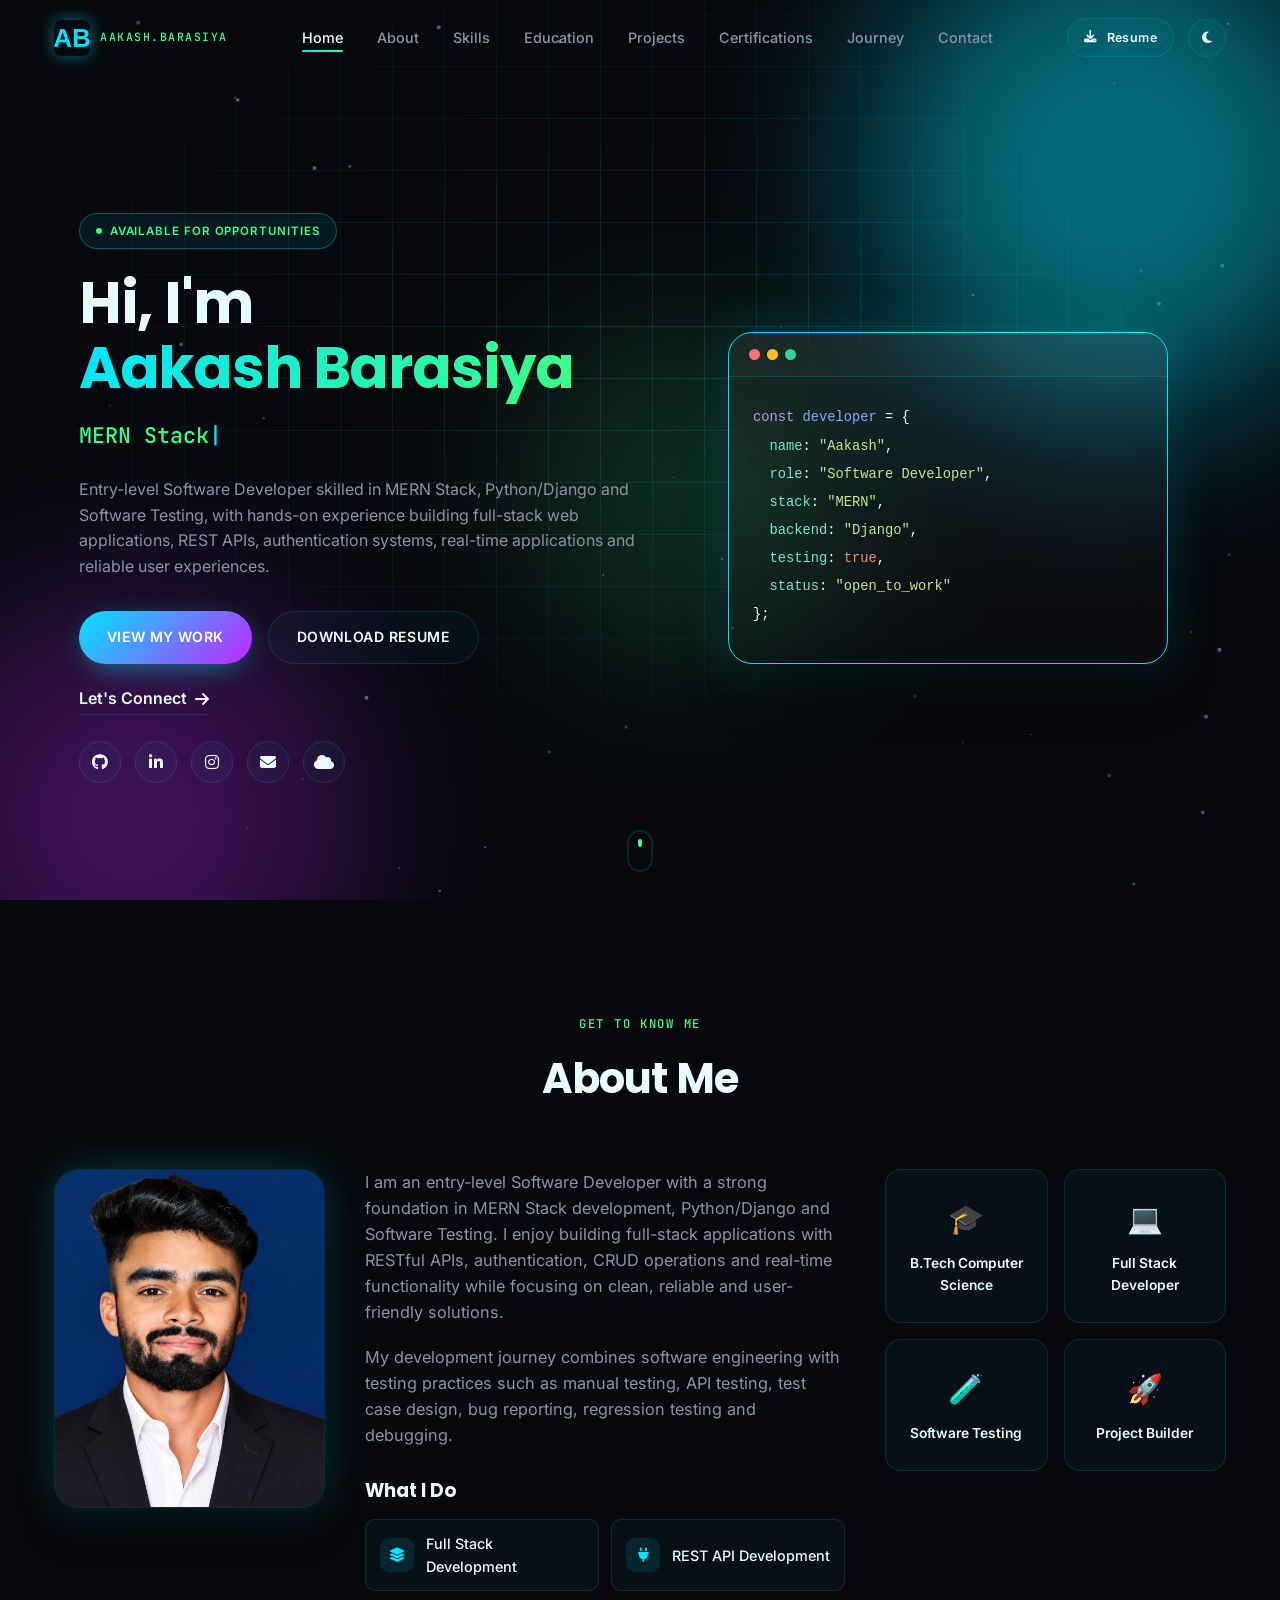
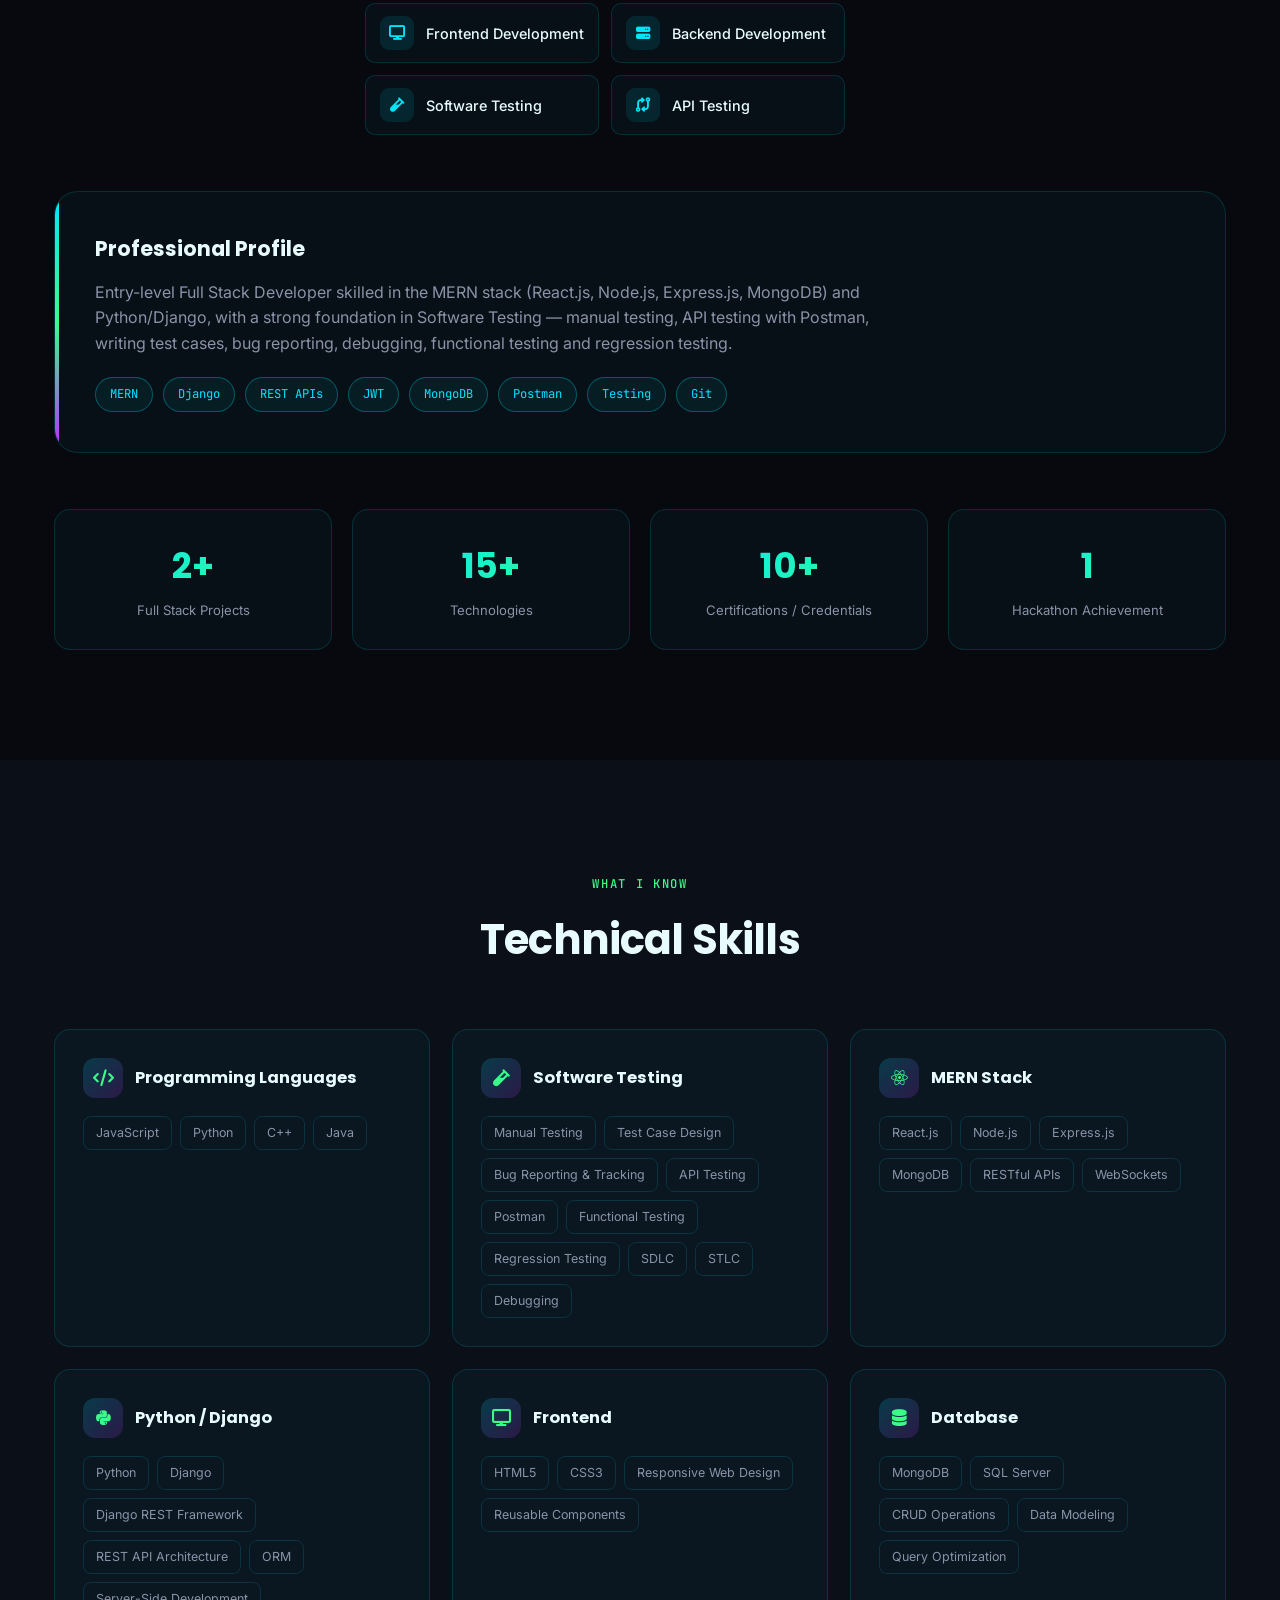
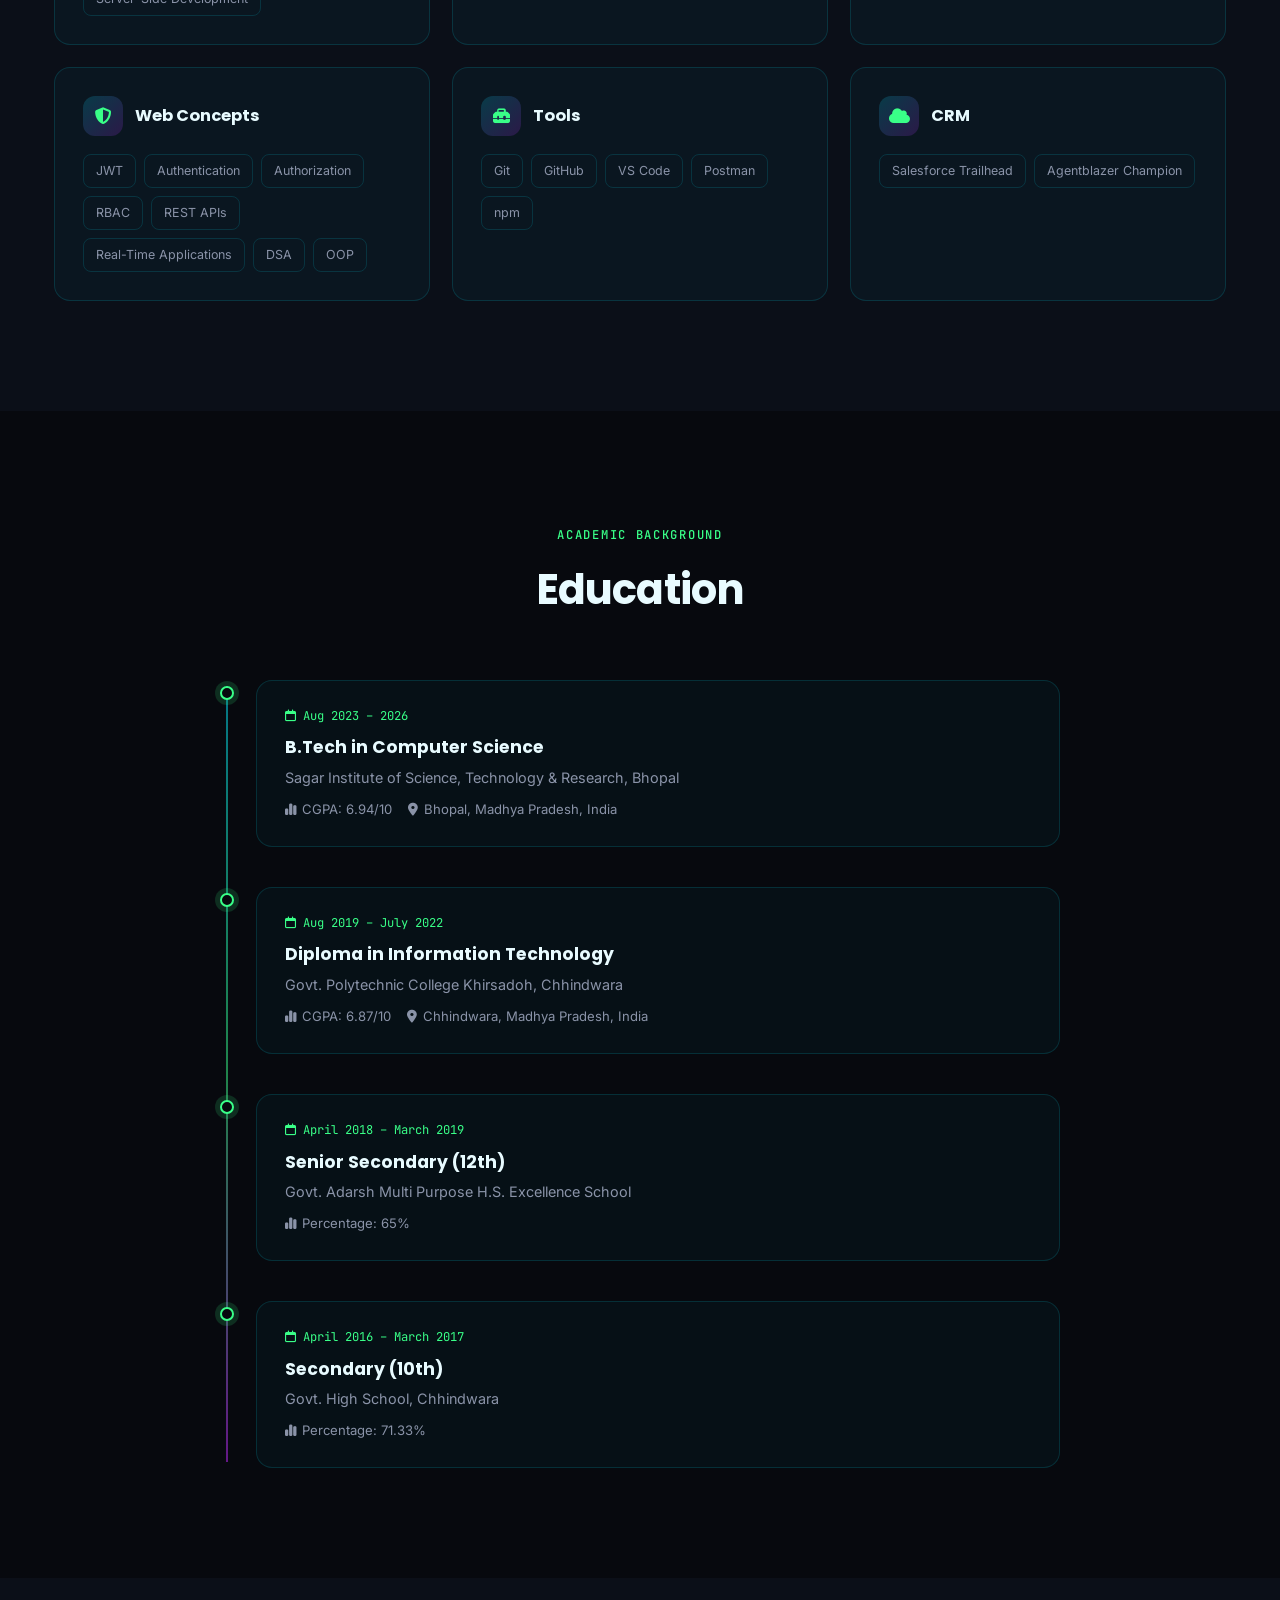
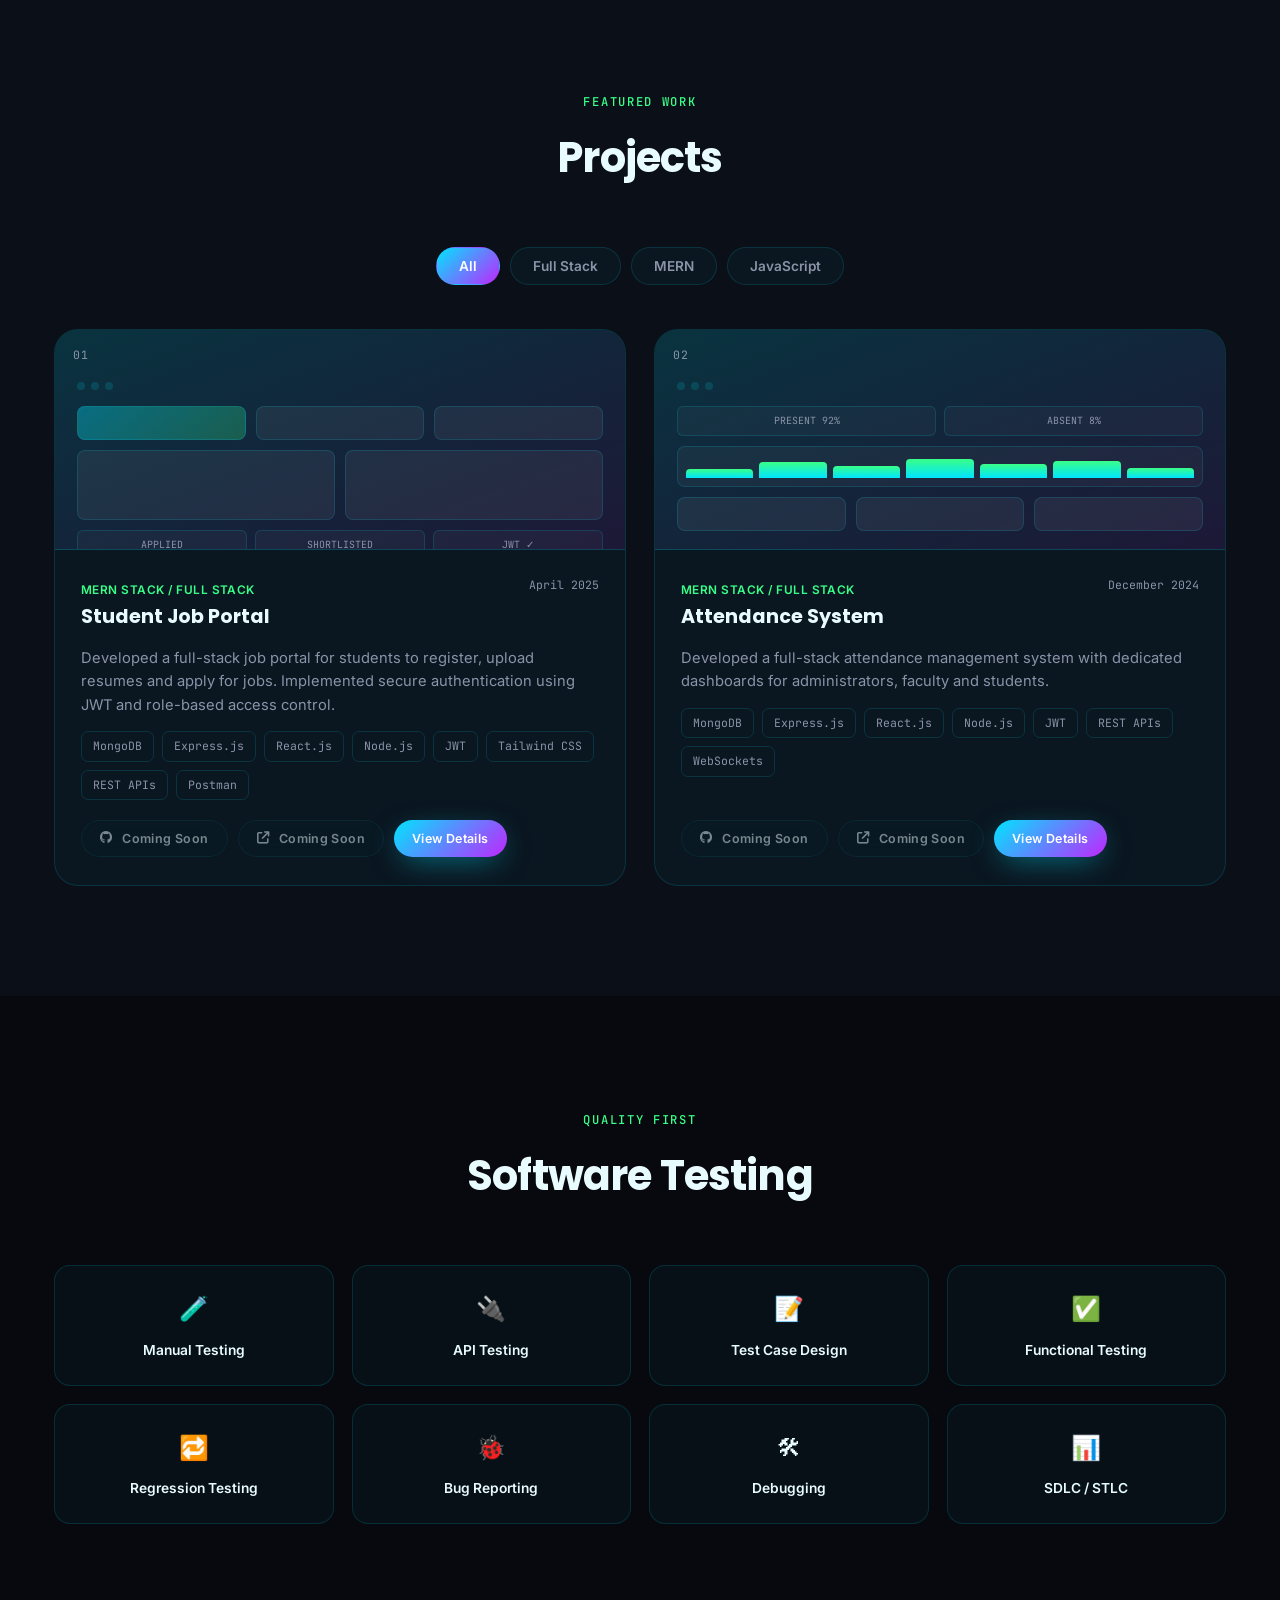
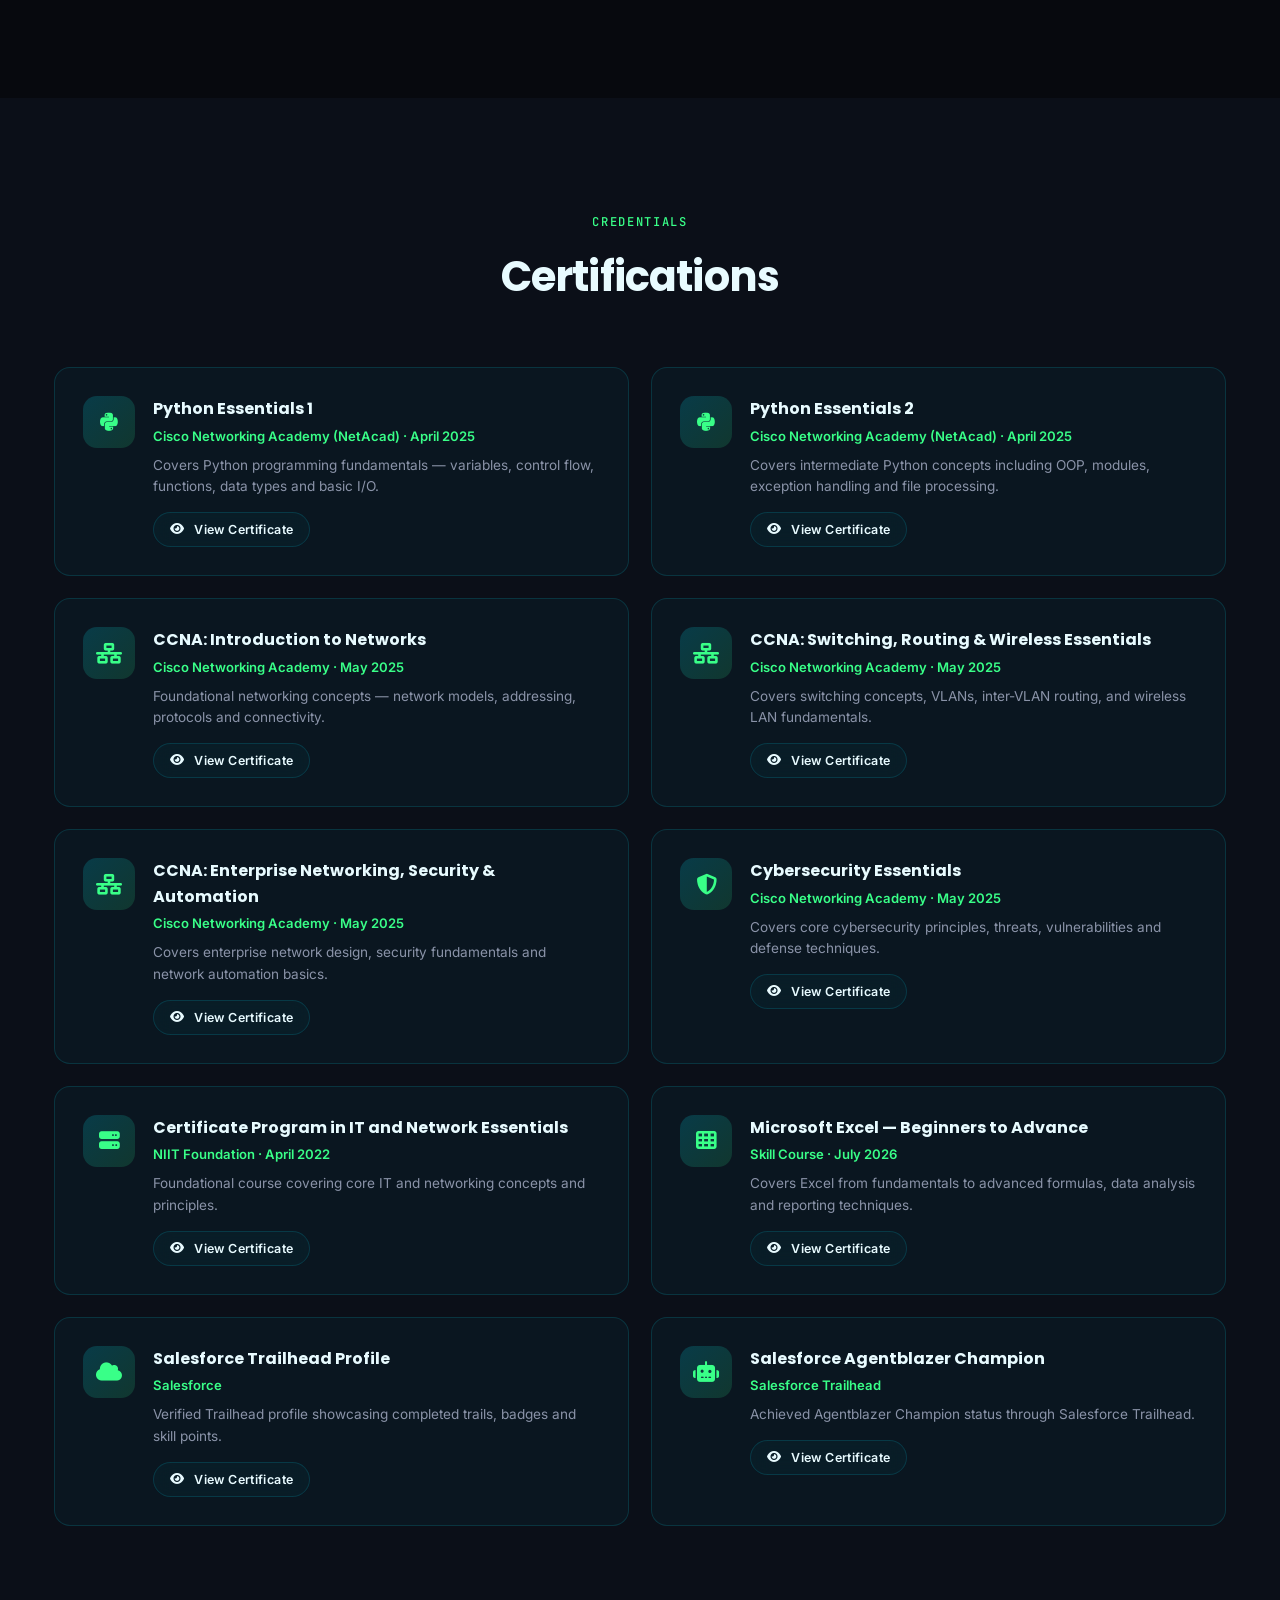
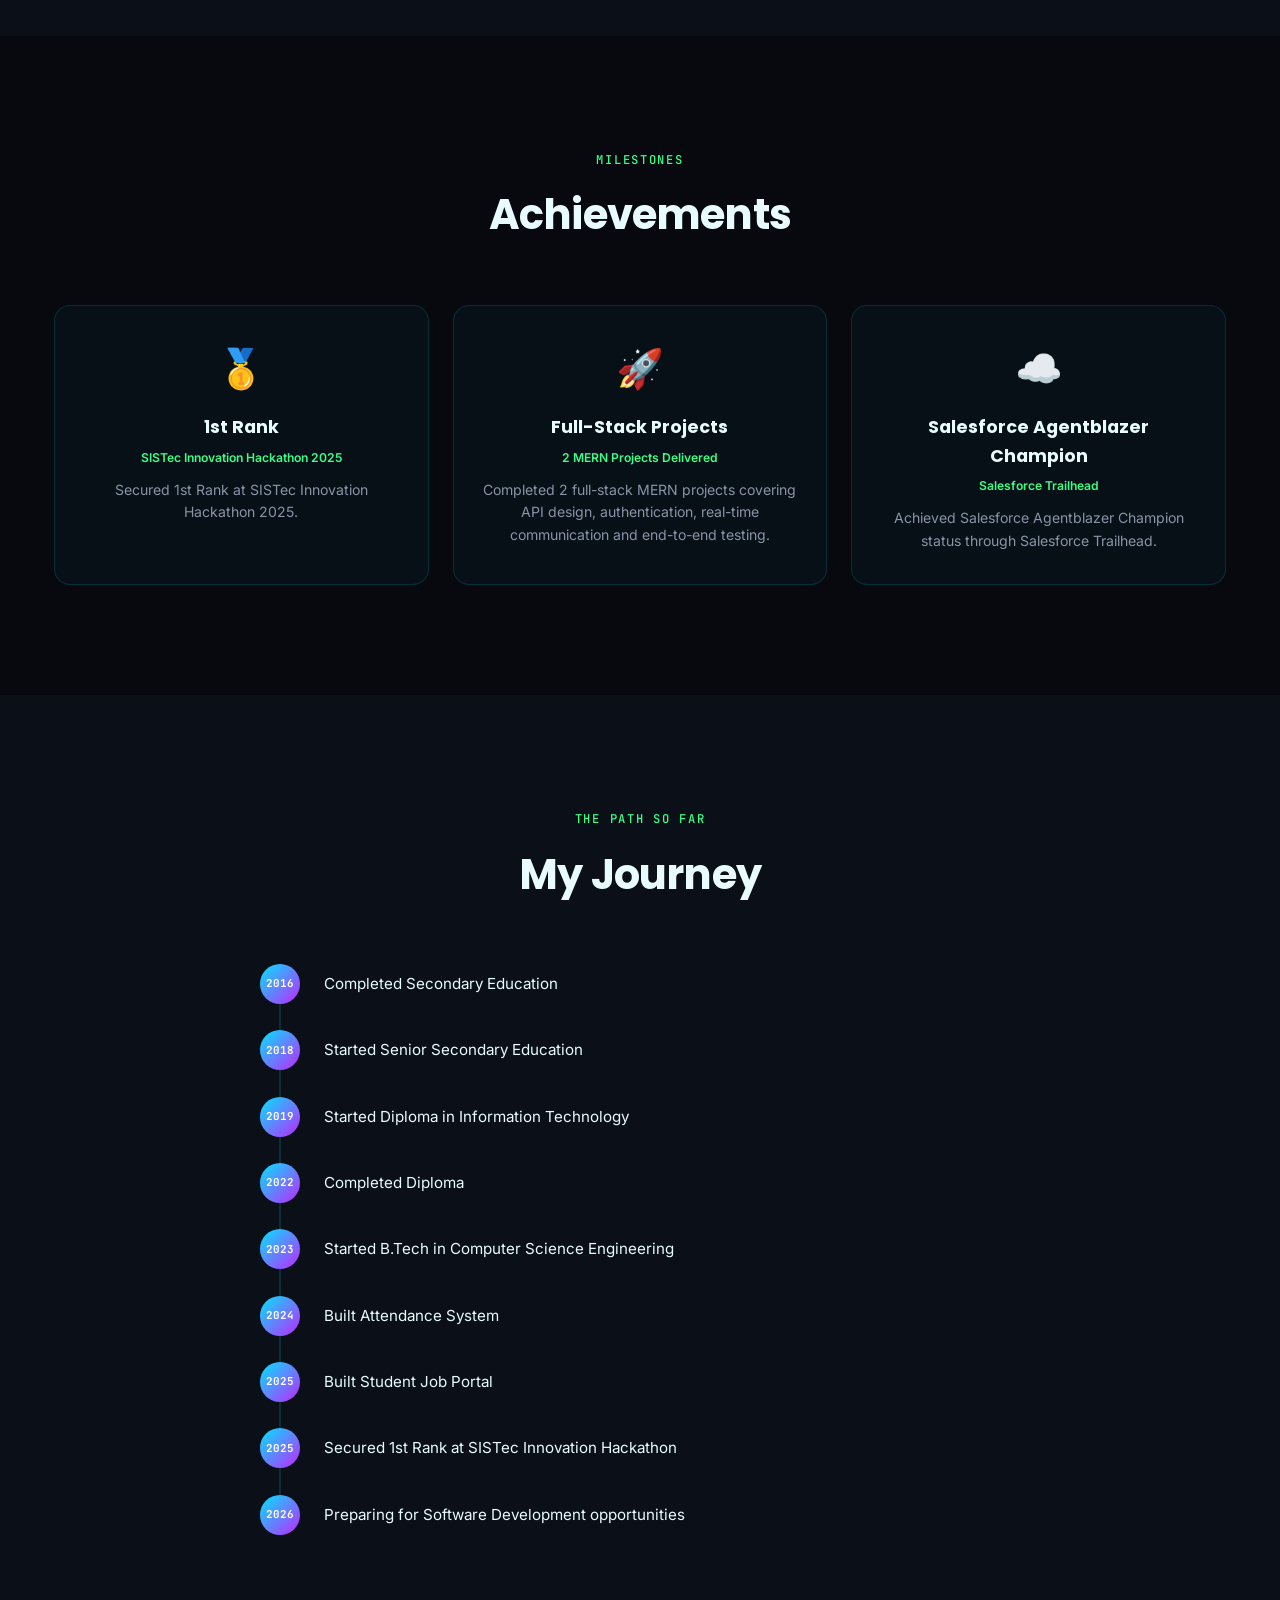
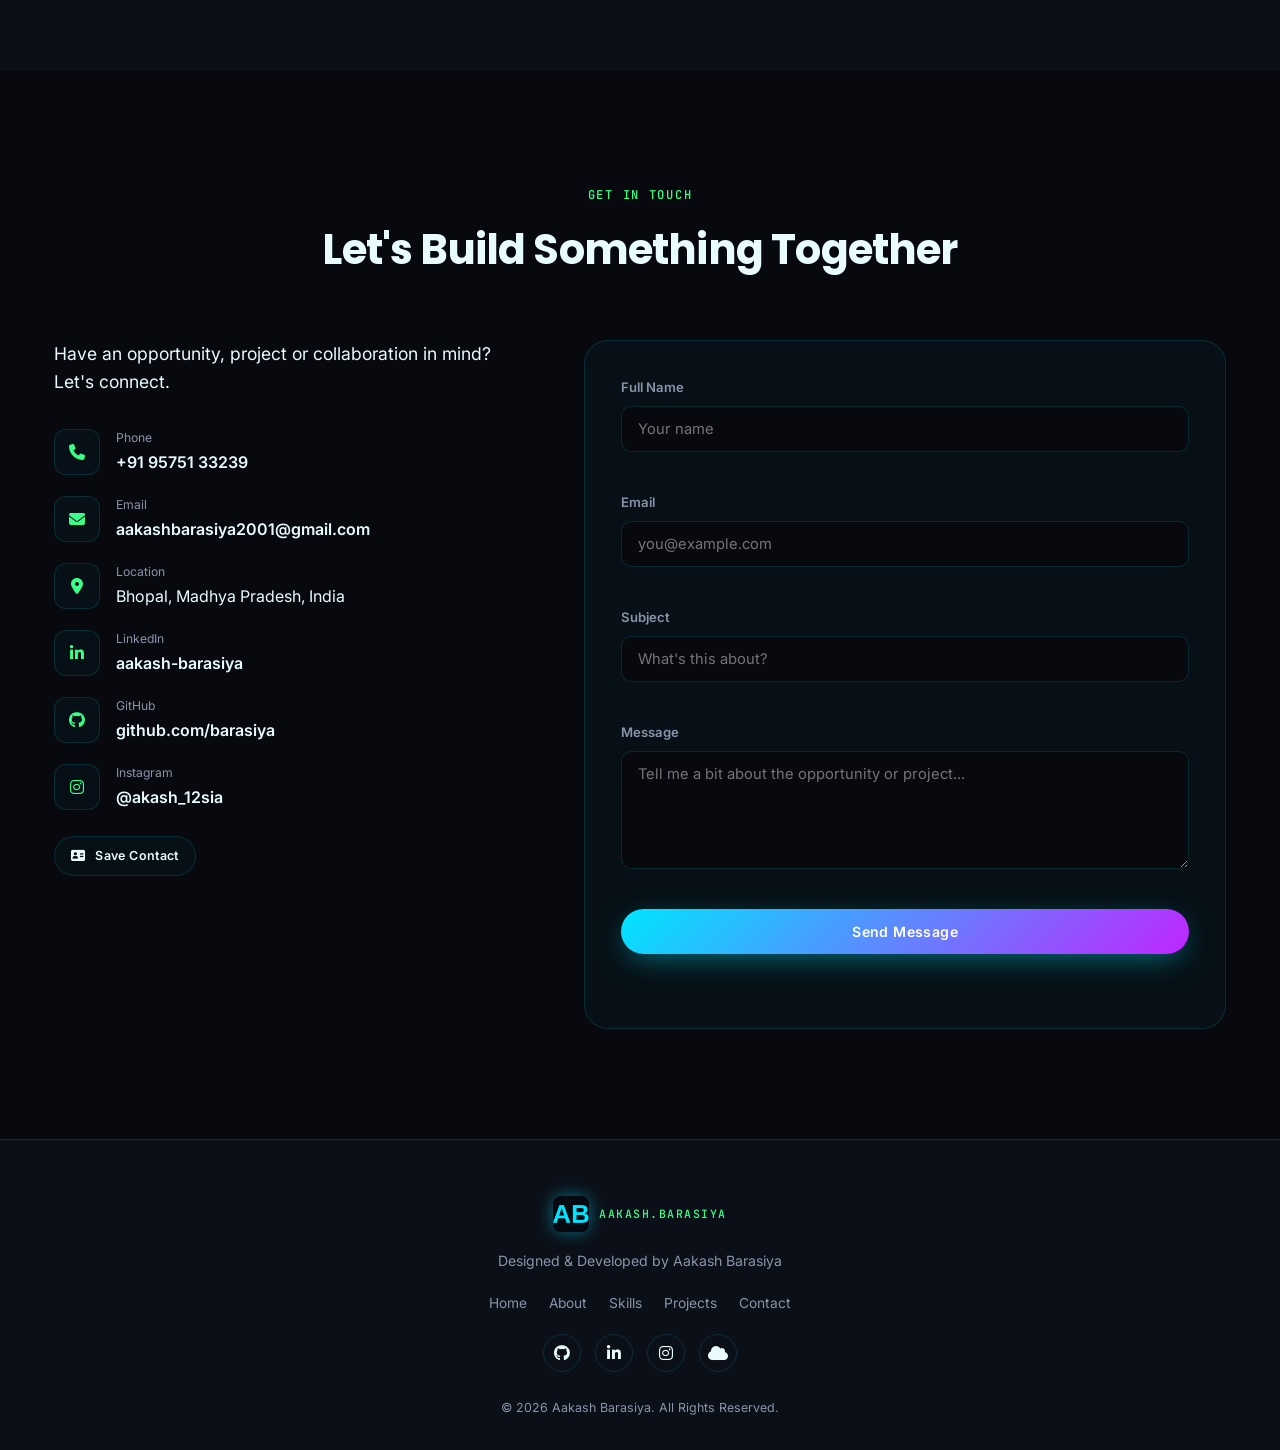
==== index.html @ aa83bde4 "Add files via upload" ====
<!DOCTYPE html>
<html lang="en">
<head>
<meta charset="UTF-8">
<meta name="viewport" content="width=device-width, initial-scale=1.0">
<title>Aakash Barasiya | Software Developer | MERN Stack Developer</title>
<meta name="description" content="Aakash Barasiya is a Software Developer and Computer Science Engineering student skilled in MERN Stack, Django, REST APIs and Software Testing.">
<meta name="keywords" content="Aakash Barasiya, Software Developer, MERN Stack Developer, Django Developer, Frontend Developer, Software Testing, Full Stack Developer, Bhopal">
<meta name="author" content="Aakash Barasiya">
<meta name="theme-color" content="#07090e">

<!-- Open Graph -->
<meta property="og:title" content="Aakash Barasiya | Software Developer">
<meta property="og:description" content="Building scalable, responsive and reliable web applications with modern development and testing practices.">
<meta property="og:type" content="website">
<meta property="og:url" content="https://aakash-barasiya-vlf5.vercel.app/">
<meta property="og:image" content="https://aakash-barasiya-vlf5.vercel.app/assets/og-image.png">
<meta property="og:image:width" content="1200">
<meta property="og:image:height" content="630">

<!-- Twitter Card -->
<meta name="twitter:card" content="summary_large_image">
<meta name="twitter:title" content="Aakash Barasiya | Software Developer">
<meta name="twitter:description" content="Building scalable, responsive and reliable web applications with modern development and testing practices.">
<meta name="twitter:image" content="https://aakash-barasiya-vlf5.vercel.app/assets/og-image.png">

<!-- Structured Data (Person schema) -->
<script type="application/ld+json">
{
  "@context": "https://schema.org",
  "@type": "Person",
  "name": "Aakash Barasiya",
  "jobTitle": "Software Developer",
  "url": "https://aakash-barasiya-vlf5.vercel.app/",
  "image": "https://aakash-barasiya-vlf5.vercel.app/assets/og-image.png",
  "email": "mailto:aakashbarasiya2001@gmail.com",
  "telephone": "+91-95751-33239",
  "address": {
    "@type": "PostalAddress",
    "addressLocality": "Bhopal",
    "addressRegion": "Madhya Pradesh",
    "addressCountry": "IN"
  },
  "sameAs": [
    "https://github.com/barasiya",
    "https://www.linkedin.com/in/aakash-barasiya-13173b215/",
    "https://www.salesforce.com/trailblazer/t7mpse1x1tpvquslsp"
  ]
}
</script>

<link rel="icon" type="image/png" sizes="32x32" href="assets/favicon-32.png">
<link rel="icon" type="image/png" href="assets/favicon.png">

<!-- PWA support -->
<link rel="manifest" href="manifest.json">
<link rel="apple-touch-icon" href="assets/apple-touch-icon.png">
<meta name="apple-mobile-web-app-capable" content="yes">
<meta name="apple-mobile-web-app-status-bar-style" content="black-translucent">
<meta name="apple-mobile-web-app-title" content="Aakash Barasiya">

<!-- Fonts -->
<link rel="preconnect" href="https://fonts.googleapis.com">
<link rel="preconnect" href="https://fonts.gstatic.com" crossorigin>
<link href="https://fonts.googleapis.com/css2?family=Poppins:wght@500;600;700;800&family=Inter:wght@400;500;600;700&family=JetBrains+Mono:wght@400;500;600&display=swap" rel="stylesheet">

<!-- Icons -->
<link rel="stylesheet" href="https://cdnjs.cloudflare.com/ajax/libs/font-awesome/6.5.1/css/all.min.css">

<link rel="stylesheet" href="css/style.css">
<link rel="stylesheet" href="css/responsive.css">
<link rel="stylesheet" href="css/animations.css">

<!-- Google Analytics (optional) — uncomment and replace G-XXXXXXXXXX with
     your own Measurement ID from analytics.google.com to enable GA tracking.
<script async src="https://www.googletagmanager.com/gtag/js?id=G-XXXXXXXXXX"></script>
<script>
  window.dataLayer = window.dataLayer || [];
  function gtag(){dataLayer.push(arguments);}
  gtag('js', new Date());
  gtag('config', 'G-XXXXXXXXXX');
</script>
-->
</head>
<body>

<!-- ================= LOADING SCREEN ================= -->
<div class="loader" id="loader" aria-hidden="true">
  <div class="loader-logo"><img src="assets/logo-512.png" alt="AB logo" class="loader-logo-img"><span class="loader-logo-text">AAKASH.BARASIYA</span></div>
  <div class="loader-bar"><span></span></div>
</div>

<!-- ================= CUSTOM CURSOR ================= -->
<!-- Custom cursor removed for a simpler, cleaner experience -->

<!-- ================= NAVBAR ================= -->
<div class="scroll-progress" id="scrollProgress" aria-hidden="true"></div>
<header class="navbar" id="navbar">
  <nav class="navbar-inner">
    <a href="#home" class="nav-logo"><img src="assets/logo-512.png" alt="AB logo" class="nav-logo-img"><span class="nav-logo-full">AAKASH.BARASIYA</span></a>

    <ul class="nav-links" id="navLinks">
      <li><a href="#home" class="nav-link active" data-section="home">Home</a></li>
      <li><a href="#about" class="nav-link" data-section="about">About</a></li>
      <li><a href="#skills" class="nav-link" data-section="skills">Skills</a></li>
      <li><a href="#education" class="nav-link" data-section="education">Education</a></li>
      <li><a href="#projects" class="nav-link" data-section="projects">Projects</a></li>
      <li><a href="#certifications" class="nav-link" data-section="certifications">Certifications</a></li>
      <li><a href="#journey" class="nav-link" data-section="journey">Journey</a></li>
      <li><a href="#contact" class="nav-link" data-section="contact">Contact</a></li>
    </ul>

    <div class="nav-actions">
      <a href="assets/Aakash-Barasiya-Resume.pdf" class="btn btn-outline btn-sm" download>
        <i class="fa-solid fa-download"></i><span>Resume</span>
      </a>
      <button class="theme-toggle" id="themeToggle" aria-label="Toggle light and dark theme">
        <i class="fa-solid fa-moon" id="themeIcon"></i>
      </button>
      <button class="hamburger" id="hamburger" aria-label="Open menu" aria-expanded="false">
        <span></span><span></span><span></span>
      </button>
    </div>
  </nav>

  <div class="mobile-menu" id="mobileMenu">
    <button class="mobile-menu-close" id="mobileMenuClose" aria-label="Close menu">
      <i class="fa-solid fa-xmark"></i>
    </button>
    <div class="mobile-menu-brand">
      <img src="assets/logo-512.png" alt="AB logo" class="mobile-menu-logo">
      <span>AAKASH.BARASIYA</span>
    </div>
    <ul class="mobile-links">
      <li><a href="#home" class="mobile-link" data-section="home">Home</a></li>
      <li><a href="#about" class="mobile-link" data-section="about">About</a></li>
      <li><a href="#skills" class="mobile-link" data-section="skills">Skills</a></li>
      <li><a href="#education" class="mobile-link" data-section="education">Education</a></li>
      <li><a href="#projects" class="mobile-link" data-section="projects">Projects</a></li>
      <li><a href="#certifications" class="mobile-link" data-section="certifications">Certifications</a></li>
      <li><a href="#journey" class="mobile-link" data-section="journey">Journey</a></li>
      <li><a href="#contact" class="mobile-link" data-section="contact">Contact</a></li>
    </ul>
    <div class="mobile-menu-socials">
      <a href="https://github.com/barasiya" target="_blank" rel="noopener noreferrer" aria-label="GitHub"><i class="fa-brands fa-github"></i></a>
      <a href="https://www.linkedin.com/in/aakash-barasiya-13173b215/" target="_blank" rel="noopener noreferrer" aria-label="LinkedIn"><i class="fa-brands fa-linkedin-in"></i></a>
      <a href="https://www.instagram.com/akash_12sia" target="_blank" rel="noopener noreferrer" aria-label="Instagram"><i class="fa-brands fa-instagram"></i></a>
      <a href="mailto:aakashbarasiya2001@gmail.com" aria-label="Email"><i class="fa-solid fa-envelope"></i></a>
    </div>
    <a href="assets/Aakash-Barasiya-Resume.pdf" class="btn btn-primary btn-sm" download>
      <i class="fa-solid fa-download"></i> Download Resume
    </a>
  </div>
</header>

<main id="mainContent">

<!-- ================= HERO ================= -->
<section class="hero" id="home">
  <div class="hero-bg">
    <div class="hero-grid"></div>
    <div class="hero-glow hero-glow-1"></div>
    <div class="hero-glow hero-glow-2"></div>
    <div class="hero-glow hero-glow-3"></div>
    <canvas class="hero-particles" id="particlesCanvas" aria-hidden="true"></canvas>
  </div>

  <div class="hero-inner container">
    <div class="hero-left reveal-up">
      <span class="badge">
        <span class="badge-dot"></span> AVAILABLE FOR OPPORTUNITIES
      </span>

      <h1 class="hero-title">
        Hi, I'm<br>
        <span class="gradient-text">Aakash Barasiya</span>
      </h1>

      <div class="hero-typing">
        <span id="typingText"></span><span class="typing-cursor">|</span>
      </div>

      <p class="hero-desc">
        Entry-level Software Developer skilled in MERN Stack, Python/Django and Software Testing, with hands-on experience building full-stack web applications, REST APIs, authentication systems, real-time applications and reliable user experiences.
      </p>

      <div class="hero-buttons">
        <a href="#projects" class="btn btn-primary">VIEW MY WORK</a>
        <a href="assets/Aakash-Barasiya-Resume.pdf" class="btn btn-outline" download>DOWNLOAD RESUME</a>
      </div>

      <a href="#contact" class="hero-connect">Let's Connect <i class="fa-solid fa-arrow-right"></i></a>

      <div class="hero-socials">
        <a href="https://github.com/barasiya" target="_blank" rel="noopener noreferrer" aria-label="GitHub Profile"><i class="fa-brands fa-github"></i></a>
        <a href="https://www.linkedin.com/in/aakash-barasiya-13173b215/" target="_blank" rel="noopener noreferrer" aria-label="LinkedIn Profile"><i class="fa-brands fa-linkedin-in"></i></a>
        <a href="https://www.instagram.com/akash_12sia" target="_blank" rel="noopener noreferrer" aria-label="Instagram Profile"><i class="fa-brands fa-instagram"></i></a>
        <a href="mailto:aakashbarasiya2001@gmail.com" aria-label="Send Email"><i class="fa-solid fa-envelope"></i></a>
        <a href="https://www.salesforce.com/trailblazer/t7mpse1x1tpvquslsp" target="_blank" rel="noopener noreferrer" aria-label="Salesforce Trailhead Profile"><i class="fa-solid fa-cloud"></i></a>
      </div>
    </div>

    <div class="hero-right reveal-up" style="--delay:0.15s">
      <div class="terminal-card" id="terminalCard">
        <div class="terminal-header">
          <div class="terminal-dots"><span></span><span></span><span></span></div>
        </div>
        <div class="terminal-body">
          <pre><code><span class="tk-key">const</span> <span class="tk-var">developer</span> = {
  <span class="tk-prop">name</span>: <span class="tk-str">"Aakash"</span>,
  <span class="tk-prop">role</span>: <span class="tk-str">"Software Developer"</span>,
  <span class="tk-prop">stack</span>: <span class="tk-str">"MERN"</span>,
  <span class="tk-prop">backend</span>: <span class="tk-str">"Django"</span>,
  <span class="tk-prop">testing</span>: <span class="tk-bool">true</span>,
  <span class="tk-prop">status</span>: <span class="tk-str">"open_to_work"</span>
};</code></pre>
        </div>
      </div>
    </div>
  </div>

  <a href="#about" class="scroll-indicator" aria-label="Scroll to About section">
    <span></span>
  </a>
</section>

<!-- ================= ABOUT ================= -->
<section class="section" id="about">
  <div class="container">
    <div class="section-head reveal-up">
      <span class="eyebrow">Get To Know Me</span>
      <h2 class="section-title">About Me</h2>
    </div>

    <div class="about-grid">
      <div class="about-photo reveal-up">
        <div class="about-photo-frame">
          <img src="assets/profile.jpg" alt="Aakash Barasiya" loading="lazy" width="480" height="600">
        </div>
      </div>
      <div class="about-text reveal-up" style="--delay:0.1s">
        <p>I am an entry-level Software Developer with a strong foundation in MERN Stack development, Python/Django and Software Testing. I enjoy building full-stack applications with RESTful APIs, authentication, CRUD operations and real-time functionality while focusing on clean, reliable and user-friendly solutions.</p>
        <p>My development journey combines software engineering with testing practices such as manual testing, API testing, test case design, bug reporting, regression testing and debugging.</p>

        <div class="about-do">
          <h3>What I Do</h3>
          <div class="do-list">
            <div class="do-item"><span class="do-icon"><i class="fa-solid fa-layer-group"></i></span><span>Full Stack Development</span></div>
            <div class="do-item"><span class="do-icon"><i class="fa-solid fa-plug"></i></span><span>REST API Development</span></div>
            <div class="do-item"><span class="do-icon"><i class="fa-solid fa-display"></i></span><span>Frontend Development</span></div>
            <div class="do-item"><span class="do-icon"><i class="fa-solid fa-server"></i></span><span>Backend Development</span></div>
            <div class="do-item"><span class="do-icon"><i class="fa-solid fa-vial"></i></span><span>Software Testing</span></div>
            <div class="do-item"><span class="do-icon"><i class="fa-solid fa-code-compare"></i></span><span>API Testing</span></div>
          </div>
        </div>
      </div>

      <div class="about-cards reveal-up" style="--delay:0.1s">
        <div class="info-card"><span class="info-icon">🎓</span><p>B.Tech Computer Science</p></div>
        <div class="info-card"><span class="info-icon">💻</span><p>Full Stack Developer</p></div>
        <div class="info-card"><span class="info-icon">🧪</span><p>Software Testing</p></div>
        <div class="info-card"><span class="info-icon">🚀</span><p>Project Builder</p></div>
      </div>
    </div>

    <!-- Professional Summary -->
    <div class="summary-card reveal-up">
      <h3>Professional Profile</h3>
      <p>Entry-level Full Stack Developer skilled in the MERN stack (React.js, Node.js, Express.js, MongoDB) and Python/Django, with a strong foundation in Software Testing — manual testing, API testing with Postman, writing test cases, bug reporting, debugging, functional testing and regression testing.</p>
      <div class="keyword-list">
        <span class="keyword">MERN</span>
        <span class="keyword">Django</span>
        <span class="keyword">REST APIs</span>
        <span class="keyword">JWT</span>
        <span class="keyword">MongoDB</span>
        <span class="keyword">Postman</span>
        <span class="keyword">Testing</span>
        <span class="keyword">Git</span>
      </div>
    </div>

    <!-- Stats -->
    <div class="stats-grid reveal-up">
      <div class="stat-item">
        <span class="stat-number" data-target="2" data-suffix="+">0</span>
        <span class="stat-label">Full Stack Projects</span>
      </div>
      <div class="stat-item">
        <span class="stat-number" data-target="15" data-suffix="+">0</span>
        <span class="stat-label">Technologies</span>
      </div>
      <div class="stat-item">
        <span class="stat-number" data-target="10" data-suffix="+">0</span>
        <span class="stat-label">Certifications / Credentials</span>
      </div>
      <div class="stat-item">
        <span class="stat-number" data-target="1" data-suffix="">0</span>
        <span class="stat-label">Hackathon Achievement</span>
      </div>
    </div>
  </div>
</section>

<!-- ================= SKILLS ================= -->
<section class="section section-alt" id="skills">
  <div class="container">
    <div class="section-head reveal-up">
      <span class="eyebrow">What I Know</span>
      <h2 class="section-title">Technical Skills</h2>
    </div>

    <div class="skills-grid" id="skillsGrid"></div>
  </div>
</section>

<!-- ================= EDUCATION ================= -->
<section class="section" id="education">
  <div class="container">
    <div class="section-head reveal-up">
      <span class="eyebrow">Academic Background</span>
      <h2 class="section-title">Education</h2>
    </div>

    <div class="timeline" id="educationTimeline"></div>
  </div>
</section>

<!-- ================= PROJECTS ================= -->
<section class="section section-alt" id="projects">
  <div class="container">
    <div class="section-head reveal-up">
      <span class="eyebrow">Featured Work</span>
      <h2 class="section-title">Projects</h2>
    </div>

    <div class="filter-bar reveal-up" id="filterBar">
      <button class="filter-btn active" data-filter="all">All</button>
      <button class="filter-btn" data-filter="full-stack">Full Stack</button>
      <button class="filter-btn" data-filter="mern">MERN</button>
      <button class="filter-btn" data-filter="javascript">JavaScript</button>
    </div>

    <div class="projects-grid" id="projectsGrid"></div>
  </div>
</section>

<!-- ================= SOFTWARE TESTING ================= -->
<section class="section" id="testing">
  <div class="container">
    <div class="section-head reveal-up">
      <span class="eyebrow">Quality First</span>
      <h2 class="section-title">Software Testing</h2>
    </div>

    <div class="testing-grid reveal-up" id="testingGrid"></div>
  </div>
</section>

<!-- ================= CERTIFICATIONS ================= -->
<section class="section section-alt" id="certifications">
  <div class="container">
    <div class="section-head reveal-up">
      <span class="eyebrow">Credentials</span>
      <h2 class="section-title">Certifications</h2>
    </div>

    <div class="cert-grid" id="certGrid"></div>
  </div>
</section>

<!-- ================= ACHIEVEMENTS ================= -->
<section class="section" id="achievements">
  <div class="container">
    <div class="section-head reveal-up">
      <span class="eyebrow">Milestones</span>
      <h2 class="section-title">Achievements</h2>
    </div>

    <div class="achievements-grid reveal-up">
      <div class="achievement-card">
        <span class="achievement-icon">🥇</span>
        <h3>1st Rank</h3>
        <span class="achievement-sub">SISTec Innovation Hackathon 2025</span>
        <p>Secured 1st Rank at SISTec Innovation Hackathon 2025.</p>
      </div>
      <div class="achievement-card">
        <span class="achievement-icon">🚀</span>
        <h3>Full-Stack Projects</h3>
        <span class="achievement-sub">2 MERN Projects Delivered</span>
        <p>Completed 2 full-stack MERN projects covering API design, authentication, real-time communication and end-to-end testing.</p>
      </div>
      <div class="achievement-card">
        <span class="achievement-icon">☁️</span>
        <h3>Salesforce Agentblazer Champion</h3>
        <span class="achievement-sub">Salesforce Trailhead</span>
        <p>Achieved Salesforce Agentblazer Champion status through Salesforce Trailhead.</p>
      </div>
    </div>
  </div>
</section>

<!-- ================= JOURNEY ================= -->
<section class="section section-alt" id="journey">
  <div class="container">
    <div class="section-head reveal-up">
      <span class="eyebrow">The Path So Far</span>
      <h2 class="section-title">My Journey</h2>
    </div>

    <div class="journey-timeline" id="journeyTimeline"></div>
  </div>
</section>

<!-- ================= CONTACT ================= -->
<section class="section" id="contact">
  <div class="container">
    <div class="section-head reveal-up">
      <span class="eyebrow">Get In Touch</span>
      <h2 class="section-title">Let's Build Something Together</h2>
    </div>

    <div class="contact-grid">
      <div class="contact-info reveal-up">
        <p class="contact-lead">Have an opportunity, project or collaboration in mind? Let's connect.</p>

        <ul class="contact-list">
          <li>
            <span class="contact-icon"><i class="fa-solid fa-phone"></i></span>
            <div><span class="contact-label">Phone</span><a href="tel:+919575133239">+91 95751 33239</a></div>
          </li>
          <li>
            <span class="contact-icon"><i class="fa-solid fa-envelope"></i></span>
            <div><span class="contact-label">Email</span><a href="mailto:aakashbarasiya2001@gmail.com">aakashbarasiya2001@gmail.com</a></div>
          </li>
          <li>
            <span class="contact-icon"><i class="fa-solid fa-location-dot"></i></span>
            <div><span class="contact-label">Location</span><span>Bhopal, Madhya Pradesh, India</span></div>
          </li>
          <li>
            <span class="contact-icon"><i class="fa-brands fa-linkedin-in"></i></span>
            <div><span class="contact-label">LinkedIn</span><a href="https://www.linkedin.com/in/aakash-barasiya-13173b215/" target="_blank" rel="noopener noreferrer">aakash-barasiya</a></div>
          </li>
          <li>
            <span class="contact-icon"><i class="fa-brands fa-github"></i></span>
            <div><span class="contact-label">GitHub</span><a href="https://github.com/barasiya" target="_blank" rel="noopener noreferrer">github.com/barasiya</a></div>
          </li>
          <li>
            <span class="contact-icon"><i class="fa-brands fa-instagram"></i></span>
            <div><span class="contact-label">Instagram</span><a href="https://www.instagram.com/akash_12sia" target="_blank" rel="noopener noreferrer">@akash_12sia</a></div>
          </li>
        </ul>

        <a href="assets/Aakash-Barasiya.vcf" class="btn btn-outline btn-sm" download style="margin-top:26px;">
          <i class="fa-solid fa-address-card"></i><span>Save Contact</span>
        </a>
      </div>

      <form class="contact-form reveal-up" id="contactForm" action="https://formsubmit.co/aakashbarasiya2001@gmail.com" method="POST" novalidate>
        <input type="hidden" name="_subject" value="New Portfolio Contact Message">
        <input type="hidden" name="_captcha" value="false">
        <input type="hidden" name="_template" value="table">

        <div class="form-group">
          <label for="fullName">Full Name</label>
          <input type="text" id="fullName" name="name" placeholder="Your name" required>
          <span class="form-error" id="err-fullName"></span>
        </div>

        <div class="form-group">
          <label for="email">Email</label>
          <input type="email" id="email" name="email" placeholder="you@example.com" required>
          <span class="form-error" id="err-email"></span>
        </div>

        <div class="form-group">
          <label for="subject">Subject</label>
          <input type="text" id="subject" name="subject" placeholder="What's this about?" required>
          <span class="form-error" id="err-subject"></span>
        </div>

        <div class="form-group">
          <label for="message">Message</label>
          <textarea id="message" name="message" rows="5" placeholder="Tell me a bit about the opportunity or project..." required></textarea>
          <span class="form-error" id="err-message"></span>
        </div>

        <button type="submit" class="btn btn-primary btn-block" id="submitBtn">
          <span class="btn-text">Send Message</span>
          <span class="btn-loader" aria-hidden="true"></span>
        </button>

        <div class="form-status" id="formStatus" role="status" aria-live="polite"></div>
      </form>
    </div>
  </div>
</section>

</main>

<!-- ================= FOOTER ================= -->
<footer class="footer">
  <div class="container footer-inner">
    <a href="#home" class="nav-logo"><img src="assets/logo-512.png" alt="AB logo" class="nav-logo-img"><span class="nav-logo-full">AAKASH.BARASIYA</span></a>
    <p class="footer-text">Designed &amp; Developed by Aakash Barasiya</p>

    <ul class="footer-links">
      <li><a href="#home">Home</a></li>
      <li><a href="#about">About</a></li>
      <li><a href="#skills">Skills</a></li>
      <li><a href="#projects">Projects</a></li>
      <li><a href="#contact">Contact</a></li>
    </ul>

    <div class="footer-socials">
      <a href="https://github.com/barasiya" target="_blank" rel="noopener noreferrer" aria-label="GitHub"><i class="fa-brands fa-github"></i></a>
      <a href="https://www.linkedin.com/in/aakash-barasiya-13173b215/" target="_blank" rel="noopener noreferrer" aria-label="LinkedIn"><i class="fa-brands fa-linkedin-in"></i></a>
      <a href="https://www.instagram.com/akash_12sia" target="_blank" rel="noopener noreferrer" aria-label="Instagram"><i class="fa-brands fa-instagram"></i></a>
      <a href="https://www.salesforce.com/trailblazer/t7mpse1x1tpvquslsp" target="_blank" rel="noopener noreferrer" aria-label="Salesforce Trailhead"><i class="fa-solid fa-cloud"></i></a>
    </div>

    <p class="footer-copyright">© 2026 Aakash Barasiya. All Rights Reserved.</p>
  </div>
</footer>

<!-- ================= INSTALL APP BANNER ================= -->
<div class="install-banner" id="installBanner" role="dialog" aria-label="Install app">
  <div class="install-banner-icon">
    <img src="assets/icon-192.png" alt="" width="40" height="40">
  </div>
  <div class="install-banner-text">
    <strong>Install this portfolio</strong>
    <span id="installBannerSubtext">Add to your home screen for quick access, app-style.</span>
  </div>
  <div class="install-banner-actions">
    <button class="btn btn-primary btn-sm" id="installBannerBtn">Install</button>
    <button class="install-banner-close" id="installBannerClose" aria-label="Dismiss">
      <i class="fa-solid fa-xmark"></i>
    </button>
  </div>
</div>

<!-- ================= BACK TO TOP ================= -->
<button class="back-to-top" id="backToTop" aria-label="Back to top">
  <i class="fa-solid fa-arrow-up"></i>
</button>

<!-- ================= PROJECT MODAL ================= -->
<div class="modal-overlay" id="projectModal" role="dialog" aria-modal="true" aria-labelledby="modalTitle">
  <div class="modal-box">
    <button class="modal-close" id="modalClose" aria-label="Close project details"><i class="fa-solid fa-xmark"></i></button>
    <div class="modal-content" id="modalContent"></div>
  </div>
</div>

<!-- ================= CERTIFICATE MODAL ================= -->
<div class="modal-overlay" id="certModal" role="dialog" aria-modal="true" aria-labelledby="certModalTitle">
  <div class="modal-box modal-box-sm">
    <button class="modal-close" id="certModalClose" aria-label="Close certificate view"><i class="fa-solid fa-xmark"></i></button>
    <div class="modal-content" id="certModalContent"></div>
  </div>
</div>

<script src="js/projects.js"></script>
<script src="js/animations.js"></script>
<script src="js/main.js"></script>

<!-- Vercel Web Analytics — works automatically once "Analytics" is enabled
     in your Vercel project dashboard (Project → Analytics tab). No ID needed. -->
<script defer src="/_vercel/insights/script.js"></script>
</body>
</html>
---- css/style.css ----
/* ==========================================================================
   Aakash Barasiya — Portfolio
   style.css — core theme, layout & components
   ========================================================================== */

:root{
  /* ---- Dark theme (default) — cyberpunk neon ---- */
  --bg-primary:#07090e;
  --bg-secondary:#0b0f18;
  --bg-tertiary:#0f1420;
  --text-primary:#e8fbff;
  --text-secondary:#8a93a8;
  --accent-primary:#00e5ff;   /* neon cyan */
  --accent-secondary:#39ff88; /* neon green */
  --accent-tertiary:#c026ff;  /* neon purple/magenta */
  --border-color:rgba(0,229,255,0.14);
  --card-bg:rgba(0,229,255,0.035);
  --card-bg-hover:rgba(0,229,255,0.07);
  --success:#39ff88;
  --danger:#ff3b6b;
  --shadow-glow:0 0 40px rgba(0,229,255,0.2);

  --font-display:'Poppins', sans-serif;
  --font-body:'Inter', sans-serif;
  --font-mono:'JetBrains Mono', monospace;

  --radius-sm:10px;
  --radius-md:16px;
  --radius-lg:24px;

  --container-w:1220px;
  --nav-h:76px;

  --ease:cubic-bezier(.16,.84,.44,1);
}

[data-theme="light"]{
  --bg-primary:#f7f8fb;
  --bg-secondary:#ffffff;
  --bg-tertiary:#eef1f7;
  --text-primary:#12172a;
  --text-secondary:#5b6478;
  --border-color:rgba(15,23,42,0.09);
  --card-bg:rgba(15,23,42,0.03);
  --card-bg-hover:rgba(15,23,42,0.06);
  --shadow-glow:0 0 40px rgba(0,180,220,0.1);
}

*,*::before,*::after{ box-sizing:border-box; margin:0; padding:0; }

html{ scroll-behavior:smooth; }

body{
  background:var(--bg-primary);
  color:var(--text-primary);
  font-family:var(--font-body);
  line-height:1.6;
  overflow-x:hidden;
  transition:background .4s var(--ease), color .4s var(--ease);
}

img{ max-width:100%; display:block; }
a{ color:inherit; text-decoration:none; }
ul{ list-style:none; }
button{ font-family:inherit; cursor:pointer; border:none; background:none; color:inherit; }
input,textarea{ font-family:inherit; }

.container{ max-width:var(--container-w); margin-inline:auto; padding-inline:24px; }

::selection{ background:var(--accent-primary); color:#fff; }

/* Focus visibility for accessibility */
a:focus-visible, button:focus-visible, input:focus-visible, textarea:focus-visible{
  outline:2px solid var(--accent-secondary);
  outline-offset:3px;
  border-radius:4px;
}

/* ---- Reduced motion ---- */
@media (prefers-reduced-motion: reduce){
  *{ animation-duration:0.001ms !important; animation-iteration-count:1 !important; transition-duration:0.001ms !important; scroll-behavior:auto !important; }
}

/* ==========================================================================
   Loader
   ========================================================================== */
.loader{
  position:fixed; inset:0; z-index:9999;
  background:var(--bg-primary);
  display:flex; flex-direction:column; align-items:center; justify-content:center;
  gap:20px;
  transition:opacity .5s var(--ease), visibility .5s var(--ease);
}
.loader.hidden{ opacity:0; visibility:hidden; pointer-events:none; }
.loader-logo{
  font-family:var(--font-mono); font-size:1.6rem; font-weight:600;
  color:var(--text-primary); letter-spacing:.5px;
  display:flex; flex-direction:column; align-items:center; gap:14px;
}
.loader-logo-img{
  width:88px; height:88px; object-fit:contain;
  filter:drop-shadow(0 0 18px rgba(0,229,255,.55));
  animation:logoPulse 1.8s ease-in-out infinite;
}
.loader-logo-text{ font-size:.85rem; letter-spacing:3px; color:var(--text-secondary); }
@keyframes logoPulse{
  0%,100%{ filter:drop-shadow(0 0 12px rgba(0,229,255,.4)); transform:scale(1); }
  50%{ filter:drop-shadow(0 0 26px rgba(57,255,136,.6)); transform:scale(1.05); }
}
.loader-bracket{ color:var(--accent-secondary); }
.loader-bar{
  width:160px; height:3px; border-radius:99px; background:var(--border-color); overflow:hidden;
}
.loader-bar span{
  display:block; height:100%; width:40%;
  background:linear-gradient(90deg,var(--accent-primary),var(--accent-secondary));
  animation:loaderMove 0.9s ease-in-out infinite;
}
@keyframes loaderMove{
  0%{ transform:translateX(-100%); }
  100%{ transform:translateX(350%); }
}

/* ==========================================================================
   Custom Cursor
   ========================================================================== */
/* Custom cursor removed for simplicity */

/* ==========================================================================
   Buttons
   ========================================================================== */
.btn{
  display:inline-flex; align-items:center; justify-content:center; gap:10px;
  padding:14px 28px; border-radius:99px;
  font-family:var(--font-body); font-weight:600; font-size:.88rem; letter-spacing:.03em;
  position:relative; overflow:hidden; isolation:isolate;
  transition:transform .3s var(--ease), box-shadow .3s var(--ease), border-color .3s var(--ease), background .3s var(--ease);
  white-space:nowrap;
}
.btn-primary{
  color:#fff;
  background:linear-gradient(135deg,var(--accent-primary),var(--accent-tertiary));
  box-shadow:0 8px 30px -8px rgba(0,229,255,.55);
}
.btn-primary:hover{ transform:translateY(-3px); box-shadow:0 14px 34px -8px rgba(0,229,255,.65); }
.btn-outline{
  color:var(--text-primary); border:1px solid var(--border-color); background:var(--card-bg);
  backdrop-filter:blur(10px);
}
.btn-outline:hover{ border-color:var(--accent-secondary); color:var(--accent-secondary); transform:translateY(-3px); }
.btn-sm{ padding:9px 16px; font-size:.78rem; }
.btn-block{ width:100%; }
.btn:disabled{ opacity:.5; cursor:not-allowed; transform:none !important; }

.btn .btn-ripple{
  position:absolute; border-radius:50%; background:rgba(255,255,255,.35);
  transform:scale(0); animation:rippleAnim .6s ease-out forwards; pointer-events:none;
}
@keyframes rippleAnim{ to{ transform:scale(3); opacity:0; } }

/* ==========================================================================
   Scroll progress bar
   ========================================================================== */
.scroll-progress{
  position:fixed; top:0; left:0; height:2.5px; width:0%; z-index:1100;
  background:linear-gradient(90deg,var(--accent-primary),var(--accent-secondary),var(--accent-tertiary));
  transition:width .1s linear;
}

/* ==========================================================================
   Navbar
   ========================================================================== */
.navbar{
  position:fixed; top:0; left:0; right:0; z-index:1000;
  height:var(--nav-h);
  display:flex; align-items:center;
  border-bottom:1px solid transparent;
  transition:background .4s var(--ease), border-color .4s var(--ease), height .3s var(--ease);
}
.navbar.scrolled{
  background:rgba(5,7,13,.72);
  backdrop-filter:blur(18px) saturate(140%);
  -webkit-backdrop-filter:blur(18px) saturate(140%);
  border-bottom-color:var(--border-color);
  height:66px;
}
[data-theme="light"] .navbar.scrolled{ background:rgba(255,255,255,.72); }

.navbar-inner{
  width:100%; max-width:var(--container-w); margin-inline:auto; padding-inline:24px;
  display:flex; align-items:center; justify-content:space-between; gap:24px;
}

.nav-logo{
  font-family:var(--font-mono); font-weight:600; font-size:1.15rem; color:var(--text-primary);
  display:flex; align-items:center; gap:10px;
}
.nav-logo-img{ width:36px; height:36px; object-fit:contain; filter:drop-shadow(0 0 8px rgba(0,229,255,.45)); transition:transform .3s var(--ease); }
.nav-logo:hover .nav-logo-img{ transform:scale(1.08) rotate(-4deg); }
.nav-logo span{ color:var(--accent-secondary); }
.nav-logo-full{
  font-family:var(--font-mono); font-weight:500; font-size:.72rem; letter-spacing:1.5px;
  color:var(--text-secondary);
}

.nav-links{ display:flex; align-items:center; gap:6px; }
.nav-link{
  position:relative; padding:8px 14px; font-size:.9rem; font-weight:500;
  color:var(--text-secondary); border-radius:99px; transition:color .3s var(--ease);
}
.nav-link:hover{ color:var(--text-primary); }
.nav-link.active{ color:var(--text-primary); }
.nav-link.active::after{
  content:''; position:absolute; left:14px; right:14px; bottom:2px; height:2px; border-radius:2px;
  background:linear-gradient(90deg,var(--accent-primary),var(--accent-secondary));
}

.nav-actions{ display:flex; align-items:center; gap:14px; }

.theme-toggle{
  width:38px; height:38px; border-radius:50%; display:flex; align-items:center; justify-content:center;
  border:1px solid var(--border-color); background:var(--card-bg); color:var(--text-primary);
  transition:transform .4s var(--ease), border-color .3s var(--ease);
}
.theme-toggle:hover{ transform:rotate(20deg); border-color:var(--accent-secondary); }

.hamburger{
  display:none; width:38px; height:38px; position:relative; flex-direction:column;
  align-items:center; justify-content:center; gap:5px;
}
.hamburger span{
  width:20px; height:2px; background:var(--text-primary); border-radius:2px;
  transition:transform .35s var(--ease), opacity .35s var(--ease);
}
.hamburger.active span:nth-child(1){ transform:translateY(7px) rotate(45deg); }
.hamburger.active span:nth-child(2){ opacity:0; }
.hamburger.active span:nth-child(3){ transform:translateY(-7px) rotate(-45deg); }

.mobile-menu{
  position:fixed; top:14px; right:14px; max-height:min(560px,86vh); width:min(300px,80vw); z-index:1001;
  background:var(--bg-secondary); border:1px solid var(--border-color); border-radius:20px;
  padding:22px 22px 20px; display:flex; flex-direction:column; gap:14px;
  box-shadow:0 20px 60px -14px rgba(0,0,0,.6), 0 0 0 1px rgba(0,229,255,.06);
  transform:translateY(-16px) scale(.96); opacity:0; visibility:hidden; pointer-events:none;
  transition:transform .35s var(--ease), opacity .3s var(--ease), visibility .35s;
  overflow-y:auto;
}
.mobile-menu.active{ transform:translateY(0) scale(1); opacity:1; visibility:visible; pointer-events:auto; }
.mobile-menu-brand{
  display:flex; align-items:center; gap:10px; padding-bottom:10px; margin-bottom:2px;
  border-bottom:1px solid var(--border-color);
}
.mobile-menu-logo{ width:30px; height:30px; object-fit:contain; filter:drop-shadow(0 0 6px rgba(0,229,255,.4)); }
.mobile-menu-brand span{ font-family:var(--font-mono); font-size:.7rem; letter-spacing:1.5px; color:var(--text-secondary); }
.mobile-menu-socials{ display:flex; gap:10px; padding-top:4px; }
.mobile-menu-socials a{
  width:34px; height:34px; border-radius:50%; display:flex; align-items:center; justify-content:center;
  border:1px solid var(--border-color); color:var(--text-secondary); font-size:.9rem;
  transition:color .3s var(--ease), border-color .3s var(--ease), transform .3s var(--ease);
}
.mobile-menu-socials a:hover{ color:var(--accent-primary); border-color:var(--accent-primary); transform:translateY(-2px); }
.mobile-menu-close{
  align-self:flex-end; width:32px; height:32px; border-radius:50%;
  display:flex; align-items:center; justify-content:center;
  border:1px solid var(--border-color); font-size:.9rem; margin-bottom:-8px;
}
.mobile-links{ display:flex; flex-direction:column; gap:2px; }
.mobile-link{
  display:block; padding:10px 6px; font-size:.95rem; font-weight:500; color:var(--text-secondary);
  border-bottom:1px solid var(--border-color); transition:color .3s var(--ease), padding-left .3s var(--ease);
}
.mobile-link:hover, .mobile-link.active{ color:var(--accent-secondary); padding-left:12px; }

.menu-backdrop{
  position:fixed; inset:0; background:rgba(0,0,0,.55); backdrop-filter:blur(2px);
  z-index:999; opacity:0; visibility:hidden; transition:opacity .4s var(--ease), visibility .4s var(--ease);
}
.menu-backdrop.active{ opacity:1; visibility:visible; }

/* ==========================================================================
   Hero
   ========================================================================== */
.hero{
  position:relative; min-height:100vh; display:flex; align-items:center;
  padding-top:var(--nav-h); overflow:hidden;
}
.hero-bg{ position:absolute; inset:0; z-index:0; }
.hero-grid{
  position:absolute; inset:-10%;
  background-image:
    linear-gradient(var(--border-color) 1px, transparent 1px),
    linear-gradient(90deg, var(--border-color) 1px, transparent 1px);
  background-size:52px 52px;
  mask-image:radial-gradient(ellipse 60% 55% at 50% 40%, black 10%, transparent 75%);
  animation:gridDrift 30s linear infinite;
}
@keyframes gridDrift{ from{ transform:translate(0,0);} to{ transform:translate(52px,52px);} }

.hero-glow{ position:absolute; border-radius:50%; filter:blur(90px); opacity:.45; animation:glowFloat 8s ease-in-out infinite; }
.hero-glow-1{ width:480px; height:480px; background:var(--accent-primary); top:-8%; right:-6%; }
.hero-glow-2{ width:420px; height:420px; background:var(--accent-tertiary); bottom:-14%; left:-6%; opacity:.3; animation-delay:-4s; }
.hero-glow-3{ width:300px; height:300px; background:var(--accent-secondary); top:38%; left:42%; opacity:.18; animation-delay:-2s; }
@keyframes glowFloat{ 0%,100%{ transform:translate(0,0) scale(1); } 50%{ transform:translate(-16px,16px) scale(1.08); } }
.hero-particles{ position:absolute; inset:0; width:100%; height:100%; }

.hero-inner{
  position:relative; z-index:1; display:grid; grid-template-columns:1.05fr .95fr; gap:56px;
  align-items:center; padding-block:80px 60px;
}

.badge{
  display:inline-flex; align-items:center; gap:8px; padding:8px 16px; border-radius:99px;
  font-size:.72rem; font-weight:600; letter-spacing:.08em; color:var(--accent-secondary);
  border:1px solid rgba(0,229,255,.3); background:rgba(0,229,255,.07); margin-bottom:22px;
}
.badge-dot{ width:6px; height:6px; border-radius:50%; background:var(--success); animation:pulseDot 1.8s ease-in-out infinite; }
@keyframes pulseDot{ 0%,100%{ box-shadow:0 0 0 0 rgba(52,211,153,.5);} 50%{ box-shadow:0 0 0 6px rgba(52,211,153,0);} }

.hero-title{
  font-family:var(--font-display); font-weight:700; font-size:clamp(2.4rem,5vw,3.6rem);
  line-height:1.12; letter-spacing:-.02em; margin-bottom:18px;
}
.gradient-text{
  background:linear-gradient(120deg,var(--accent-primary),var(--accent-secondary) 50%,var(--accent-tertiary));
  -webkit-background-clip:text; background-clip:text; color:transparent;
  background-size:200% auto; animation:gradientShift 6s ease-in-out infinite;
}
@keyframes gradientShift{ 0%,100%{ background-position:0% 50%; } 50%{ background-position:100% 50%; } }

.hero-typing{
  font-family:var(--font-mono); font-size:clamp(1.05rem,2vw,1.35rem); font-weight:500;
  color:var(--accent-secondary); min-height:1.8em; margin-bottom:20px;
}
.typing-cursor{ animation:blink 1s step-end infinite; color:var(--accent-primary); }
@keyframes blink{ 50%{ opacity:0; } }

.hero-desc{ color:var(--text-secondary); max-width:560px; font-size:1rem; margin-bottom:32px; }

.hero-buttons{ display:flex; gap:16px; flex-wrap:wrap; margin-bottom:22px; }

.hero-connect{
  display:inline-flex; align-items:center; gap:8px; font-weight:600; color:var(--text-primary);
  margin-bottom:30px; position:relative; width:fit-content;
}
.hero-connect i{ transition:transform .3s var(--ease); }
.hero-connect:hover i{ transform:translateX(6px); }
.hero-connect::after{
  content:''; position:absolute; left:0; bottom:-4px; width:100%; height:1px; background:var(--border-color);
}

.hero-socials{ display:flex; gap:14px; }
.hero-socials a{
  width:42px; height:42px; border-radius:50%; display:flex; align-items:center; justify-content:center;
  border:1px solid var(--border-color); background:var(--card-bg); font-size:1rem;
  transition:transform .3s var(--ease), color .3s var(--ease), border-color .3s var(--ease);
}
.hero-socials a:hover{ transform:translateY(-4px); color:var(--accent-secondary); border-color:var(--accent-secondary); }

/* Terminal Card */
.hero-right{ display:flex; justify-content:center; position:relative; }
.terminal-card{
  width:100%; max-width:440px; border-radius:var(--radius-lg);
  background:linear-gradient(180deg, rgba(255,255,255,.05), rgba(255,255,255,.015));
  border:1px solid var(--accent-primary); backdrop-filter:blur(20px);
  box-shadow:0 30px 60px -20px rgba(0,0,0,.6), 0 0 50px rgba(0,229,255,.18);
  overflow:hidden; animation:floatCard 6s ease-in-out infinite, borderPulse 4s ease-in-out infinite; position:relative;
}
@keyframes floatCard{ 0%,100%{ transform:translateY(0);} 50%{ transform:translateY(-14px);} }
@keyframes borderPulse{
  0%,100%{ box-shadow:0 30px 60px -20px rgba(0,0,0,.6), 0 0 40px rgba(0,229,255,.16); border-color:var(--accent-primary); }
  50%{ box-shadow:0 30px 60px -20px rgba(0,0,0,.6), 0 0 55px rgba(192,38,255,.22); border-color:var(--accent-tertiary); }
}

.terminal-header{
  display:flex; align-items:center; gap:12px; padding:16px 20px;
  border-bottom:1px solid var(--border-color); background:rgba(255,255,255,.02);
}
.terminal-dots{ display:flex; gap:7px; }
.terminal-dots span{ width:11px; height:11px; border-radius:50%; }
.terminal-dots span:nth-child(1){ background:#f87171; }
.terminal-dots span:nth-child(2){ background:#fbbf24; }
.terminal-dots span:nth-child(3){ background:#34d399; }
.terminal-title{ font-family:var(--font-mono); font-size:.78rem; color:var(--text-secondary); margin-left:6px; }

.terminal-body{ padding:26px 24px 34px; }
.terminal-body pre{ font-family:var(--font-mono); font-size:.86rem; line-height:1.9; overflow-x:auto; }
.tk-key{ color:#c792ea; } .tk-var{ color:#82aaff; } .tk-prop{ color:#7ee0d6; }
.tk-str{ color:#c3e88d; } .tk-bool{ color:#f78c6c; }

.scroll-indicator{
  position:absolute; bottom:28px; left:50%; transform:translateX(-50%);
  width:26px; height:42px; border:2px solid var(--border-color); border-radius:99px; z-index:1;
}
.scroll-indicator span{
  position:absolute; top:7px; left:50%; transform:translateX(-50%);
  width:4px; height:8px; border-radius:2px; background:var(--accent-secondary);
  animation:scrollDot 1.6s ease-in-out infinite;
}
@keyframes scrollDot{ 0%{ opacity:1; top:7px;} 70%{ opacity:0; top:22px;} 100%{ opacity:0; top:7px;} }

/* ==========================================================================
   Sections (generic)
   ========================================================================== */
.section{ padding:110px 0; position:relative; }
.section-alt{ background:var(--bg-secondary); }

.section-head{ text-align:center; max-width:640px; margin:0 auto 56px; }
.eyebrow{
  display:inline-block; font-family:var(--font-mono); font-size:.76rem; font-weight:500;
  letter-spacing:.14em; text-transform:uppercase; color:var(--accent-secondary); margin-bottom:12px;
}
.section-title{
  font-family:var(--font-display); font-weight:700; font-size:clamp(1.8rem,3.4vw,2.6rem);
  letter-spacing:-.02em;
}

/* ==========================================================================
   About
   ========================================================================== */
.about-grid{ display:grid; grid-template-columns:.62fr 1.1fr .78fr; gap:40px; align-items:start; margin-bottom:56px; }

.about-photo-frame{
  position:relative; border-radius:var(--radius-lg); overflow:hidden; aspect-ratio:4/5;
  border:1px solid var(--border-color); background:var(--card-bg);
  box-shadow:0 24px 50px -20px rgba(0,0,0,.55), var(--shadow-glow);
}
.about-photo-frame::after{
  content:''; position:absolute; inset:0; pointer-events:none;
  background:linear-gradient(180deg, rgba(0,229,255,.08), transparent 40%, rgba(192,38,255,.1));
  mix-blend-mode:overlay;
}
.about-photo-frame img{ width:100%; height:100%; object-fit:cover; display:block; }

.about-text p{ color:var(--text-secondary); margin-bottom:18px; font-size:1.02rem; }
.about-do h3{ font-family:var(--font-display); font-size:1.15rem; margin:28px 0 14px; }
.do-list{ display:grid; grid-template-columns:1fr 1fr; gap:12px; }
.do-item{
  display:flex; align-items:center; gap:12px; padding:12px 14px;
  border-radius:var(--radius-sm); background:var(--card-bg); border:1px solid var(--border-color);
  font-size:.9rem; font-weight:500; color:var(--text-primary);
  transition:transform .3s var(--ease), border-color .3s var(--ease), background .3s var(--ease);
}
.do-item:hover{ transform:translateY(-3px); border-color:var(--accent-primary); background:var(--card-bg-hover); }
.do-icon{
  flex:none; width:34px; height:34px; display:flex; align-items:center; justify-content:center;
  border-radius:9px; background:rgba(0,229,255,0.1); color:var(--accent-primary); font-size:.9rem;
}

.about-cards{ display:grid; grid-template-columns:1fr 1fr; gap:16px; }
.info-card{
  padding:26px 18px; text-align:center; border-radius:var(--radius-md);
  background:var(--card-bg); border:1px solid var(--border-color);
  transition:transform .35s var(--ease), border-color .35s var(--ease), background .35s var(--ease);
}
.info-card:hover{ transform:translateY(-6px); border-color:var(--accent-primary); background:var(--card-bg-hover); }
.info-icon{ font-size:1.8rem; display:block; margin-bottom:10px; }
.info-card p{ font-size:.86rem; font-weight:600; }

.summary-card{
  padding:40px; border-radius:var(--radius-lg); background:var(--card-bg); border:1px solid var(--border-color);
  margin-bottom:56px; position:relative; overflow:hidden;
}
.summary-card::before{
  content:''; position:absolute; top:0; left:0; width:4px; height:100%;
  background:linear-gradient(180deg,var(--accent-primary),var(--accent-secondary),var(--accent-tertiary));
}
.summary-card h3{ font-family:var(--font-display); font-size:1.3rem; margin-bottom:14px; }
.summary-card p{ color:var(--text-secondary); max-width:820px; margin-bottom:20px; }
.keyword-list{ display:flex; flex-wrap:wrap; gap:10px; }
.keyword{
  font-family:var(--font-mono); font-size:.76rem; padding:7px 14px; border-radius:99px;
  border:1px solid rgba(0,229,255,.3); color:var(--accent-primary); background:rgba(0,229,255,.06);
}

.stats-grid{ display:grid; grid-template-columns:repeat(4,1fr); gap:20px; text-align:center; }
.stat-item{ padding:28px 12px; border-radius:var(--radius-md); background:var(--card-bg); border:1px solid var(--border-color); }
.stat-number{
  display:block; font-family:var(--font-display); font-weight:700; font-size:2.2rem;
  background:linear-gradient(120deg,var(--accent-primary),var(--accent-secondary));
  -webkit-background-clip:text; background-clip:text; color:transparent;
}
.stat-label{ font-size:.82rem; color:var(--text-secondary); margin-top:6px; display:block; }

/* ==========================================================================
   Skills
   ========================================================================== */
.skills-grid{ display:grid; grid-template-columns:repeat(3,1fr); gap:22px; }
.skill-category{
  padding:28px; border-radius:var(--radius-md); background:var(--card-bg); border:1px solid var(--border-color);
  transition:transform .35s var(--ease), border-color .35s var(--ease);
}
.skill-category:hover{ transform:translateY(-6px); border-color:var(--accent-secondary); }
.skill-category-head{ display:flex; align-items:center; gap:12px; margin-bottom:18px; }
.skill-category-icon{
  width:40px; height:40px; border-radius:12px; display:flex; align-items:center; justify-content:center;
  background:linear-gradient(135deg, rgba(0,229,255,.18), rgba(192,38,255,.18)); color:var(--accent-secondary); font-size:1.05rem;
}
.skill-category h3{ font-family:var(--font-display); font-size:1.02rem; }
.skill-tags{ display:flex; flex-wrap:wrap; gap:8px; }
.skill-tag{
  font-size:.78rem; padding:6px 12px; border-radius:8px; color:var(--text-secondary);
  border:1px solid var(--border-color); transition:transform .25s var(--ease), color .25s var(--ease), border-color .25s var(--ease);
}
.skill-tag:hover{ transform:translateY(-3px) scale(1.04); color:var(--accent-secondary); border-color:var(--accent-secondary); }

/* ==========================================================================
   Timeline (Education)
   ========================================================================== */
.timeline{ position:relative; max-width:840px; margin:0 auto; padding-left:36px; }
.timeline::before{
  content:''; position:absolute; left:6px; top:6px; bottom:6px; width:2px;
  background:linear-gradient(180deg,var(--accent-primary),var(--accent-secondary),var(--accent-tertiary));
  opacity:.5;
}
.timeline-item{ position:relative; padding-bottom:40px; }
.timeline-item:last-child{ padding-bottom:0; }
.timeline-dot{
  position:absolute; left:-36px; top:6px; width:14px; height:14px; border-radius:50%;
  background:var(--bg-primary); border:2px solid var(--accent-secondary); box-shadow:0 0 0 5px rgba(57,255,136,.15);
}
.timeline-card{
  padding:26px 28px; border-radius:var(--radius-md); background:var(--card-bg); border:1px solid var(--border-color);
  transition:transform .35s var(--ease), border-color .35s var(--ease);
}
.timeline-card:hover{ transform:translateX(6px); border-color:var(--accent-primary); }
.timeline-date{ font-family:var(--font-mono); font-size:.76rem; color:var(--accent-secondary); margin-bottom:8px; display:block; }
.timeline-card h3{ font-family:var(--font-display); font-size:1.08rem; margin-bottom:4px; }
.timeline-org{ color:var(--text-secondary); font-size:.9rem; margin-bottom:10px; display:block; }
.timeline-meta{ display:flex; gap:16px; flex-wrap:wrap; font-size:.82rem; color:var(--text-secondary); }
.timeline-meta span{ display:flex; align-items:center; gap:6px; }

/* ==========================================================================
   Projects
   ========================================================================== */
.filter-bar{ display:flex; justify-content:center; gap:10px; margin-bottom:44px; flex-wrap:wrap; }
.filter-btn{
  padding:10px 22px; border-radius:99px; font-size:.85rem; font-weight:600;
  border:1px solid var(--border-color); color:var(--text-secondary); background:var(--card-bg);
  transition:all .3s var(--ease);
}
.filter-btn:hover{ color:var(--text-primary); }
.filter-btn.active{
  color:#fff; border-color:transparent; background:linear-gradient(135deg,var(--accent-primary),var(--accent-tertiary));
}

.projects-grid{ display:grid; grid-template-columns:1fr 1fr; gap:28px; }
.project-card{
  border-radius:var(--radius-lg); background:var(--card-bg); border:1px solid var(--border-color);
  overflow:hidden; transition:transform .4s var(--ease), border-color .4s var(--ease), box-shadow .4s var(--ease);
  display:flex; flex-direction:column;
}
.project-card.hidden{ display:none; }
.project-card:hover{ transform:translateY(-8px); border-color:var(--accent-primary); box-shadow:0 24px 50px -22px rgba(0,229,255,.4); }

.project-visual{
  height:220px; position:relative; overflow:hidden;
  background:linear-gradient(160deg, rgba(0,229,255,.14), rgba(192,38,255,.1));
  border-bottom:1px solid var(--border-color);
}
.project-number{
  position:absolute; top:16px; left:18px; font-family:var(--font-mono); font-size:.72rem;
  color:var(--text-secondary); letter-spacing:.06em;
}

.project-body{ padding:26px 26px 28px; display:flex; flex-direction:column; gap:14px; flex:1; }
.project-top{ display:flex; justify-content:space-between; align-items:flex-start; gap:10px; }
.project-body h3{ font-family:var(--font-display); font-size:1.2rem; }
.project-date{ font-family:var(--font-mono); font-size:.72rem; color:var(--text-secondary); white-space:nowrap; }
.project-category{ font-size:.74rem; color:var(--accent-secondary); font-weight:600; letter-spacing:.04em; text-transform:uppercase; }
.project-desc{ color:var(--text-secondary); font-size:.92rem; }
.tech-tags{ display:flex; flex-wrap:wrap; gap:8px; }
.tech-tag{
  font-size:.72rem; padding:5px 11px; border-radius:7px; font-family:var(--font-mono);
  border:1px solid var(--border-color); color:var(--text-secondary);
}
.project-actions{ display:flex; gap:10px; margin-top:auto; padding-top:6px; flex-wrap:wrap; }
.project-actions .btn{ padding:10px 18px; font-size:.78rem; }
.btn-disabled{ opacity:.45; pointer-events:none; }

/* Dashboard mock visuals drawn in CSS */
.mock-dashboard{ position:absolute; inset:0; padding:52px 22px 18px; display:flex; flex-direction:column; gap:10px; }
.mock-topbar{ display:flex; gap:6px; margin-bottom:6px; }
.mock-topbar span{ width:8px; height:8px; border-radius:50%; background:var(--border-color); }
.mock-row{ display:flex; gap:10px; }
.mock-block{ flex:1; height:34px; border-radius:8px; background:rgba(255,255,255,.06); border:1px solid var(--border-color); }
.mock-block.tall{ height:70px; }
.mock-block.accent{ background:linear-gradient(135deg, rgba(0,229,255,.35), rgba(57,255,136,.25)); }
.mock-chart{ display:flex; align-items:flex-end; gap:6px; height:64px; padding:8px; border-radius:8px; background:rgba(255,255,255,.04); border:1px solid var(--border-color); }
.mock-chart span{ flex:1; border-radius:4px 4px 0 0; background:linear-gradient(180deg,var(--accent-secondary),var(--accent-primary)); }
.mock-stat-row{ display:flex; gap:8px; }
.mock-pill{ flex:1; text-align:center; font-family:var(--font-mono); font-size:.62rem; padding:6px 4px; border-radius:6px; border:1px solid var(--border-color); color:var(--text-secondary); background:rgba(255,255,255,.03); }

/* ==========================================================================
   Testing
   ========================================================================== */
.testing-grid{ display:grid; grid-template-columns:repeat(4,1fr); gap:18px; margin-bottom:64px; }
.testing-card{
  padding:24px 20px; text-align:center; border-radius:var(--radius-md);
  background:var(--card-bg); border:1px solid var(--border-color);
  transition:transform .35s var(--ease), border-color .35s var(--ease);
}
.testing-card:hover{ transform:translateY(-6px); border-color:var(--accent-tertiary); }
.testing-icon{ font-size:1.5rem; margin-bottom:10px; display:block; }
.testing-card p{ font-size:.86rem; font-weight:600; }

/* ==========================================================================
   Certifications
   ========================================================================== */
.cert-grid{ display:grid; grid-template-columns:repeat(2,1fr); gap:22px; }
.cert-card{
  padding:28px; border-radius:var(--radius-md); background:var(--card-bg); border:1px solid var(--border-color);
  display:flex; gap:18px; transition:transform .35s var(--ease), border-color .35s var(--ease);
}
.cert-card:hover{ transform:translateY(-6px); border-color:var(--accent-secondary); }
.cert-icon{
  width:52px; height:52px; flex:none; border-radius:14px; display:flex; align-items:center; justify-content:center;
  font-size:1.3rem; background:linear-gradient(135deg, rgba(0,229,255,.18), rgba(57,255,136,.14)); color:var(--accent-secondary);
}
.cert-body h3{ font-family:var(--font-display); font-size:1rem; margin-bottom:4px; }
.cert-org{ font-size:.82rem; color:var(--accent-secondary); font-weight:600; margin-bottom:8px; display:block; }
.cert-desc{ font-size:.85rem; color:var(--text-secondary); margin-bottom:14px; }

/* ==========================================================================
   Achievements
   ========================================================================== */
.achievements-grid{ display:grid; grid-template-columns:repeat(3,1fr); gap:24px; }
.achievement-card{
  padding:32px 26px; border-radius:var(--radius-md); background:var(--card-bg); border:1px solid var(--border-color);
  text-align:center; transition:transform .35s var(--ease), border-color .35s var(--ease);
}
.achievement-card:hover{ transform:translateY(-8px); border-color:var(--accent-primary); }
.achievement-icon{ font-size:2.4rem; display:block; margin-bottom:14px; }
.achievement-card h3{ font-family:var(--font-display); font-size:1.1rem; margin-bottom:6px; }
.achievement-sub{ display:block; font-size:.76rem; color:var(--accent-secondary); font-weight:600; margin-bottom:12px; }
.achievement-card p{ font-size:.88rem; color:var(--text-secondary); }

/* ==========================================================================
   Journey
   ========================================================================== */
.journey-timeline{ position:relative; max-width:760px; margin:0 auto; }
.journey-item{
  position:relative; padding-left:64px; padding-bottom:34px; opacity:0; transform:translateX(-16px);
  transition:opacity .6s var(--ease), transform .6s var(--ease);
}
.journey-item.visible{ opacity:1; transform:translateX(0); }
.journey-item::before{
  content:''; position:absolute; left:19px; top:34px; bottom:0; width:2px; background:var(--border-color);
}
.journey-item:last-child::before{ display:none; }
.journey-year{
  position:absolute; left:0; top:0; width:40px; height:40px; border-radius:50%;
  display:flex; align-items:center; justify-content:center; font-family:var(--font-mono); font-size:.68rem; font-weight:700;
  background:linear-gradient(135deg,var(--accent-primary),var(--accent-tertiary)); color:#fff;
}
.journey-item p{ padding-top:8px; font-size:.95rem; color:var(--text-primary); }

/* ==========================================================================
   Contact
   ========================================================================== */
.contact-grid{ display:grid; grid-template-columns:.85fr 1.15fr; gap:56px; }
.contact-lead{ font-size:1.1rem; margin-bottom:32px; color:var(--text-primary); }
.contact-list{ display:flex; flex-direction:column; gap:20px; }
.contact-list li{ display:flex; align-items:center; gap:16px; }
.contact-icon{
  width:46px; height:46px; flex:none; border-radius:12px; display:flex; align-items:center; justify-content:center;
  background:var(--card-bg); border:1px solid var(--border-color); color:var(--accent-secondary);
}
.contact-label{ display:block; font-size:.76rem; color:var(--text-secondary); margin-bottom:2px; }
.contact-list a{ font-weight:600; word-break:break-word; }
.contact-list a:hover{ color:var(--accent-secondary); }

.contact-form{
  padding:36px; border-radius:var(--radius-lg); background:var(--card-bg); border:1px solid var(--border-color);
  display:flex; flex-direction:column; gap:18px;
}
.form-group{ display:flex; flex-direction:column; gap:8px; }
.form-group label{ font-size:.82rem; font-weight:600; color:var(--text-secondary); }
.form-group input, .form-group textarea{
  padding:13px 16px; border-radius:10px; border:1px solid var(--border-color); background:var(--bg-primary);
  color:var(--text-primary); font-size:.92rem; transition:border-color .3s var(--ease), box-shadow .3s var(--ease);
  resize:vertical;
}
.form-group input:focus, .form-group textarea:focus{
  border-color:var(--accent-primary); box-shadow:0 0 0 3px rgba(0,229,255,.15); outline:none;
}
.form-group.invalid input, .form-group.invalid textarea{ border-color:var(--danger); }
.form-error{ font-size:.76rem; color:var(--danger); min-height:14px; }

.btn-loader{
  display:none; width:16px; height:16px; border-radius:50%;
  border:2px solid rgba(255,255,255,.4); border-top-color:#fff; animation:spin .7s linear infinite;
}
.submitting .btn-text{ display:none; }
.submitting .btn-loader{ display:inline-block; }
@keyframes spin{ to{ transform:rotate(360deg); } }

.form-status{ font-size:.86rem; min-height:20px; }
.form-status.success{ color:var(--success); }
.form-status.error{ color:var(--danger); }

/* ==========================================================================
   Footer
   ========================================================================== */
.footer{ padding:56px 0 32px; border-top:1px solid var(--border-color); background:var(--bg-secondary); }
.footer-inner{ display:flex; flex-direction:column; align-items:center; gap:18px; text-align:center; }
.footer-text{ color:var(--text-secondary); font-size:.88rem; }
.footer-links{ display:flex; gap:22px; flex-wrap:wrap; justify-content:center; }
.footer-links a{ font-size:.86rem; color:var(--text-secondary); }
.footer-links a:hover{ color:var(--accent-secondary); }
.footer-socials{ display:flex; gap:14px; }
.footer-socials a{
  width:38px; height:38px; border-radius:50%; display:flex; align-items:center; justify-content:center;
  border:1px solid var(--border-color); transition:transform .3s var(--ease), color .3s var(--ease);
}
.footer-socials a:hover{ transform:translateY(-3px); color:var(--accent-secondary); }
.footer-copyright{ font-size:.78rem; color:var(--text-secondary); margin-top:8px; }

/* ==========================================================================
   Install App Banner
   ========================================================================== */
.install-banner{
  position:fixed; left:16px; right:16px; bottom:16px; z-index:1500;
  max-width:460px; margin-inline:auto;
  display:flex; align-items:center; gap:14px; padding:14px 14px 14px 16px;
  border-radius:18px; background:var(--bg-secondary); border:1px solid var(--border-color);
  box-shadow:0 20px 50px -14px rgba(0,0,0,.55), var(--shadow-glow);
  transform:translateY(140%); opacity:0; transition:transform .45s var(--ease), opacity .45s var(--ease);
}
.install-banner.visible{ transform:translateY(0); opacity:1; }
.install-banner-icon img{ border-radius:10px; display:block; }
.install-banner-text{ flex:1; display:flex; flex-direction:column; gap:2px; min-width:0; }
.install-banner-text strong{ font-size:.9rem; }
.install-banner-text span{ font-size:.78rem; color:var(--text-secondary); }
.install-banner-actions{ display:flex; align-items:center; gap:8px; flex:none; }
.install-banner-actions .btn-sm{ padding:9px 16px; }
.install-banner-close{
  width:30px; height:30px; border-radius:50%; display:flex; align-items:center; justify-content:center;
  color:var(--text-secondary); transition:background .3s var(--ease), color .3s var(--ease);
}
.install-banner-close:hover{ background:var(--card-bg); color:var(--text-primary); }

/* ==========================================================================
   Back to top
   ========================================================================== */
.back-to-top{
  position:fixed; right:26px; bottom:26px; z-index:900;
  width:48px; height:48px; border-radius:50%;
  background:linear-gradient(135deg,var(--accent-primary),var(--accent-tertiary)); color:#fff;
  display:flex; align-items:center; justify-content:center; font-size:1rem;
  box-shadow:0 10px 26px -8px rgba(0,229,255,.6);
  opacity:0; visibility:hidden; transform:translateY(10px);
  transition:opacity .35s var(--ease), transform .35s var(--ease), visibility .35s var(--ease);
}
.back-to-top.visible{ opacity:1; visibility:visible; transform:translateY(0); }
.back-to-top:hover{ transform:translateY(-4px); }
.back-to-top.banner-open{ bottom:92px; }

/* ==========================================================================
   Modals
   ========================================================================== */
.modal-overlay{
  position:fixed; inset:0; z-index:2000; display:flex; align-items:center; justify-content:center;
  background:rgba(4,6,12,.72); backdrop-filter:blur(6px); padding:24px;
  opacity:0; visibility:hidden; transition:opacity .35s var(--ease), visibility .35s var(--ease);
}
.modal-overlay.active{ opacity:1; visibility:visible; }
.modal-box{
  width:min(680px,100%); max-height:86vh; overflow-y:auto; border-radius:var(--radius-lg);
  background:var(--bg-secondary); border:1px solid var(--border-color); position:relative;
  padding:38px; transform:scale(.94) translateY(14px); transition:transform .35s var(--ease);
}
.modal-overlay.active .modal-box{ transform:scale(1) translateY(0); }
.modal-box-sm{ width:min(460px,100%); }
.modal-close{
  position:absolute; top:20px; right:20px; width:36px; height:36px; border-radius:50%;
  border:1px solid var(--border-color); display:flex; align-items:center; justify-content:center;
  transition:transform .3s var(--ease), background .3s var(--ease);
}
.modal-close:hover{ transform:rotate(90deg); background:var(--card-bg); }

.modal-content h3{ font-family:var(--font-display); font-size:1.4rem; margin-bottom:6px; padding-right:36px; }
.modal-content .modal-meta{ display:flex; gap:14px; flex-wrap:wrap; font-size:.8rem; color:var(--text-secondary); margin-bottom:18px; }
.modal-content .modal-section-label{ font-family:var(--font-mono); font-size:.72rem; letter-spacing:.08em; text-transform:uppercase; color:var(--accent-secondary); margin:22px 0 10px; }
.modal-content p{ color:var(--text-secondary); font-size:.94rem; }
.modal-feature-list{ display:grid; grid-template-columns:1fr 1fr; gap:8px; }
.modal-feature-list li{ display:flex; gap:8px; align-items:flex-start; font-size:.87rem; color:var(--text-primary); }
.modal-feature-list i{ color:var(--success); margin-top:4px; font-size:.72rem; }
.modal-actions{ display:flex; gap:12px; margin-top:26px; flex-wrap:wrap; }
.cert-image-frame{
  width:100%; aspect-ratio:4/3; border-radius:var(--radius-md); border:1px dashed var(--border-color);
  display:flex; align-items:center; justify-content:center; color:var(--text-secondary); font-size:.85rem;
  background:var(--bg-tertiary); margin-bottom:18px; text-align:center; padding:20px;
}

/* ==========================================================================
   Reveal utility (JS toggled)
   ========================================================================== */
.reveal-up{ opacity:0; transform:translateY(34px); transition:opacity .8s var(--ease), transform .8s var(--ease); transition-delay:var(--delay,0s); }
.reveal-up.in-view{ opacity:1; transform:translateY(0); }
---- css/responsive.css ----
/* ==========================================================================
   Aakash Barasiya — Portfolio
   responsive.css — breakpoint adjustments
   ========================================================================== */

/* ---- Large desktop refinement ---- */
@media (min-width:1600px){
  .container{ max-width:1360px; }
}

/* ---- Laptop / small desktop (<=1180px) ---- */
@media (max-width:1180px){
  .nav-links{ gap:2px; }
  .nav-link{ padding:8px 10px; font-size:.84rem; }
  .hero-inner{ gap:38px; }
  .about-grid, .contact-grid{ gap:36px; }
}

/* ---- Tablet (<=1024px) ---- */
@media (max-width:1024px){
  .nav-links{ display:none; }
  .hamburger{ display:flex; }

  .hero-inner{ grid-template-columns:1fr; text-align:center; padding-block:64px 40px; }
  .hero-left{ display:flex; flex-direction:column; align-items:center; }
  .hero-desc{ margin-inline:auto; }
  .hero-buttons{ justify-content:center; }
  .hero-connect{ margin-inline:auto; }
  .hero-right{ order:-1; margin-bottom:12px; }
  .terminal-card{ max-width:400px; }

  .about-grid{ grid-template-columns:1fr; }
  .about-photo-frame{ max-width:320px; margin-inline:auto; }
  .about-cards{ grid-template-columns:repeat(4,1fr); }

  .skills-grid{ grid-template-columns:repeat(2,1fr); }

  .projects-grid{ grid-template-columns:1fr; }

  .testing-grid{ grid-template-columns:repeat(2,1fr); }

  .cert-grid{ grid-template-columns:1fr; }

  .contact-grid{ grid-template-columns:1fr; }
}

/* ---- Small tablet / large mobile (<=768px) ---- */
@media (max-width:768px){
  :root{ --nav-h:68px; }
  .nav-logo-full{ display:none; }
  .section{ padding:76px 0; }
  .section-head{ margin-bottom:40px; }

  .hero-title{ font-size:clamp(2rem,7vw,2.6rem); }
  .hero-buttons{ flex-direction:column; width:100%; }
  .hero-buttons .btn{ width:100%; }

  .about-cards{ grid-template-columns:repeat(2,1fr); }
  .do-list{ grid-template-columns:1fr; }
  .stats-grid{ grid-template-columns:repeat(2,1fr); }

  .skills-grid{ grid-template-columns:1fr; }

  .timeline{ padding-left:30px; }
  .timeline-dot{ left:-30px; }

  .testing-grid{ grid-template-columns:1fr 1fr; }
  .workflow{ flex-direction:column; }
  .workflow-arrow{ transform:rotate(90deg); padding:4px 0; }

  .achievements-grid{ grid-template-columns:1fr; }

  .contact-form{ padding:26px; }

  .modal-feature-list{ grid-template-columns:1fr; }
  .modal-box{ padding:28px 22px; }
}

/* ---- Mobile (<=425px) ---- */
@media (max-width:425px){
  .container{ padding-inline:18px; }
  .nav-logo{ font-size:1rem; }
  .btn-sm span{ display:none; }

  .hero-title{ font-size:1.9rem; }
  .hero-typing{ font-size:.95rem; }
  .terminal-body pre{ font-size:.72rem; }
  .terminal-card{ max-width:100%; }

  .section-title{ font-size:1.5rem; }

  .about-cards{ grid-template-columns:1fr 1fr; }
  .stats-grid{ grid-template-columns:1fr 1fr; }
  .stat-number{ font-size:1.7rem; }

  .testing-grid{ grid-template-columns:1fr; }

  .cert-card{ flex-direction:column; }

  .journey-item{ padding-left:52px; }

  .back-to-top{ right:16px; bottom:16px; width:42px; height:42px; }
}

/* ---- Very small mobile (<=375px) ---- */
@media (max-width:375px){
  .hero-title{ font-size:1.7rem; }
  .badge{ font-size:.64rem; padding:6px 12px; }
  .filter-btn{ padding:8px 16px; font-size:.78rem; }
  .install-banner{ left:10px; right:10px; bottom:10px; padding:12px; gap:10px; }
  .install-banner-icon img{ width:34px; height:34px; }
  .install-banner-text span{ display:none; }
}

/* ---- 320px floor ---- */
@media (max-width:340px){
  .container{ padding-inline:14px; }
  .hero-socials a{ width:38px; height:38px; }
}

/* Prevent any accidental horizontal overflow */
html, body{ max-width:100%; overflow-x:hidden; }
---- css/animations.css ----
/* ==========================================================================
   Aakash Barasiya — Portfolio
   animations.css — keyframes & scroll/interaction animation helpers
   ========================================================================== */

/* Staggered reveal helper classes assigned via JS (nth-child delay) */
.stagger-1{ --delay:0.05s; }
.stagger-2{ --delay:0.1s; }
.stagger-3{ --delay:0.15s; }
.stagger-4{ --delay:0.2s; }
.stagger-5{ --delay:0.25s; }
.stagger-6{ --delay:0.3s; }

/* Project card tilt (JS sets custom props --rx/--ry) */
.project-card{
  transform: perspective(900px) rotateX(var(--rx,0deg)) rotateY(var(--ry,0deg)) translateY(0);
}
.project-card:hover{
  transform: perspective(900px) rotateX(var(--rx,0deg)) rotateY(var(--ry,0deg)) translateY(-8px);
}

/* Fade-in utility */
.fade-in{ animation:fadeIn .8s var(--ease) forwards; }
@keyframes fadeIn{ from{ opacity:0; } to{ opacity:1; } }

/* Skill tag pop-in stagger (applied via JS when in view) */
.skill-tag{ opacity:0; transform:translateY(8px); }
.skill-tag.pop{ opacity:1; transform:translateY(0); transition:opacity .5s var(--ease), transform .5s var(--ease); }

/* Journey line draw */
.journey-item::before{ transform-origin:top; }

/* Modal micro entrance for content */
.modal-content{ animation:modalContentIn .4s var(--ease) both; }
@keyframes modalContentIn{ from{ opacity:0; transform:translateY(10px);} to{ opacity:1; transform:translateY(0);} }

/* Achievement icon subtle float */
.achievement-icon{ display:inline-block; animation:iconFloat 3.5s ease-in-out infinite; }
@keyframes iconFloat{ 0%,100%{ transform:translateY(0);} 50%{ transform:translateY(-6px);} }

/* Respect reduced motion globally (redundant safeguard, primary rule lives in style.css) */
@media (prefers-reduced-motion: reduce){
  .terminal-card, .hero-grid, .achievement-icon{ animation:none !important; }
}
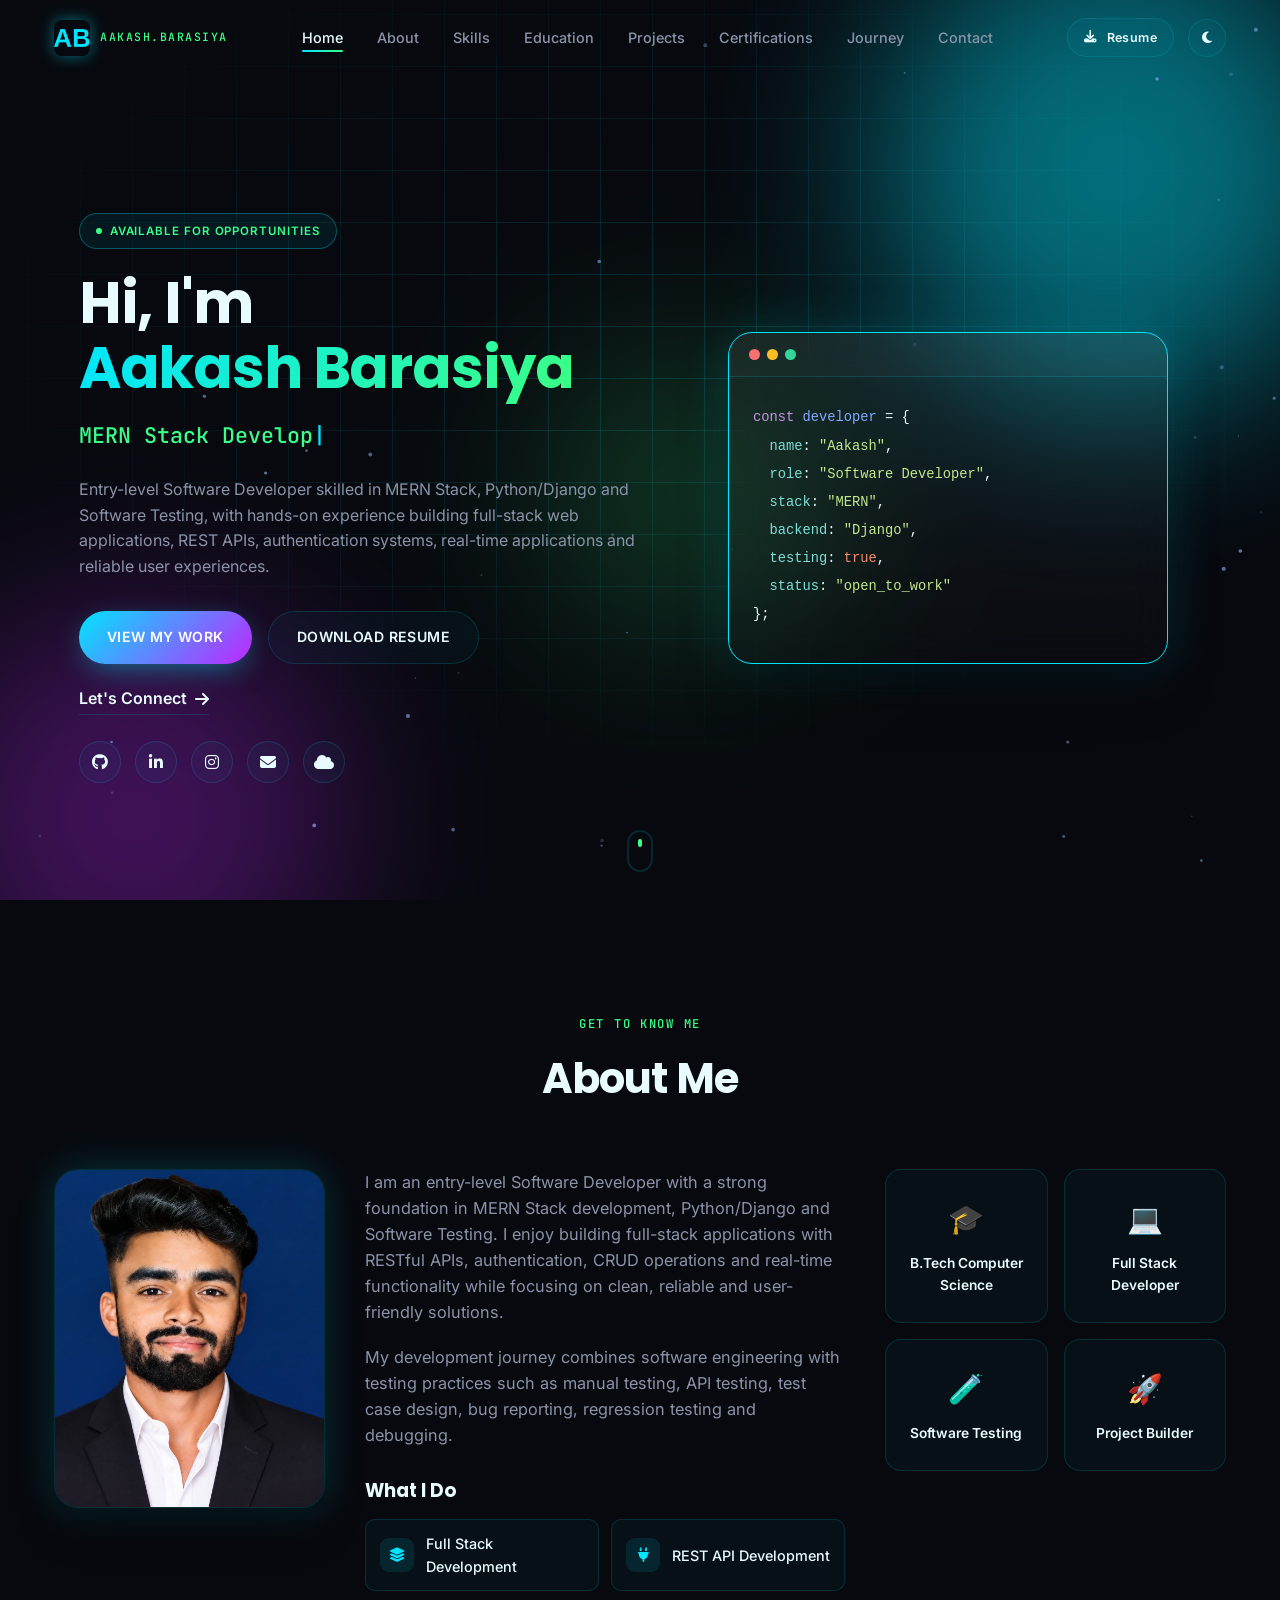
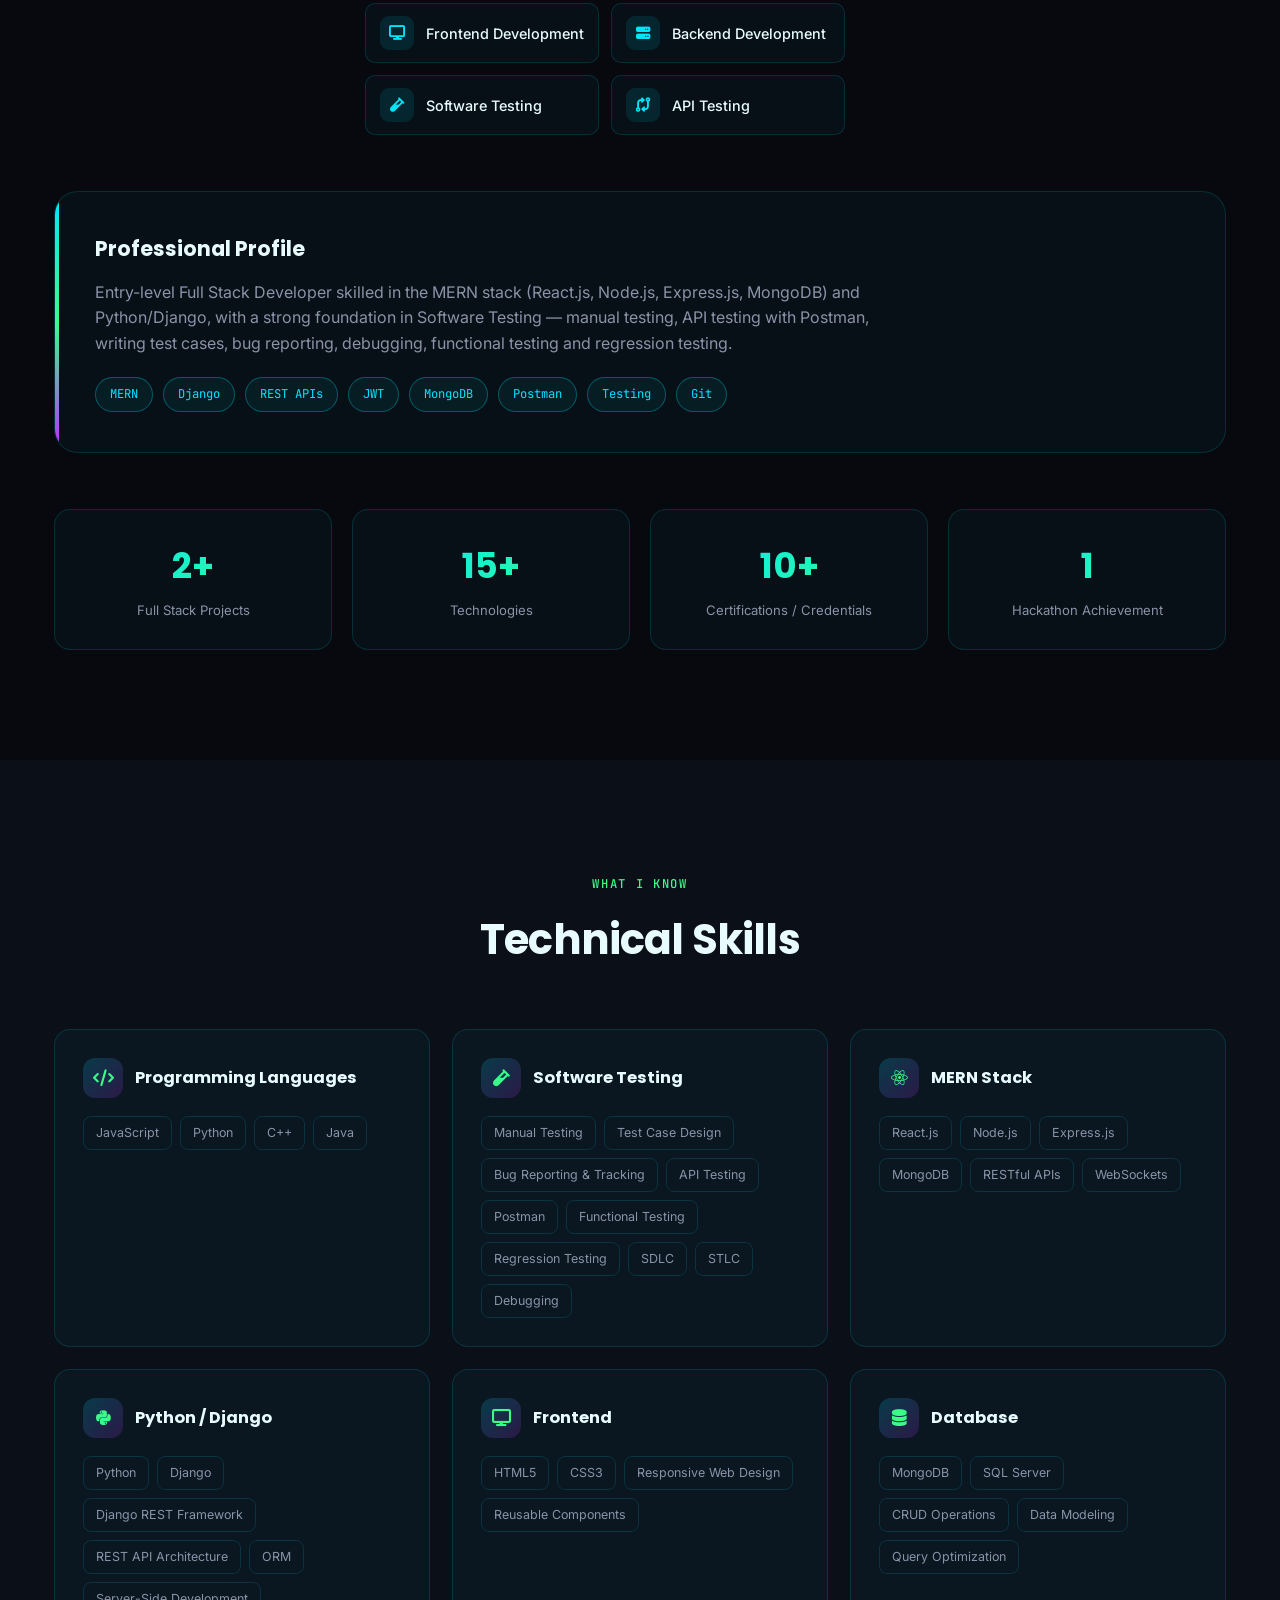
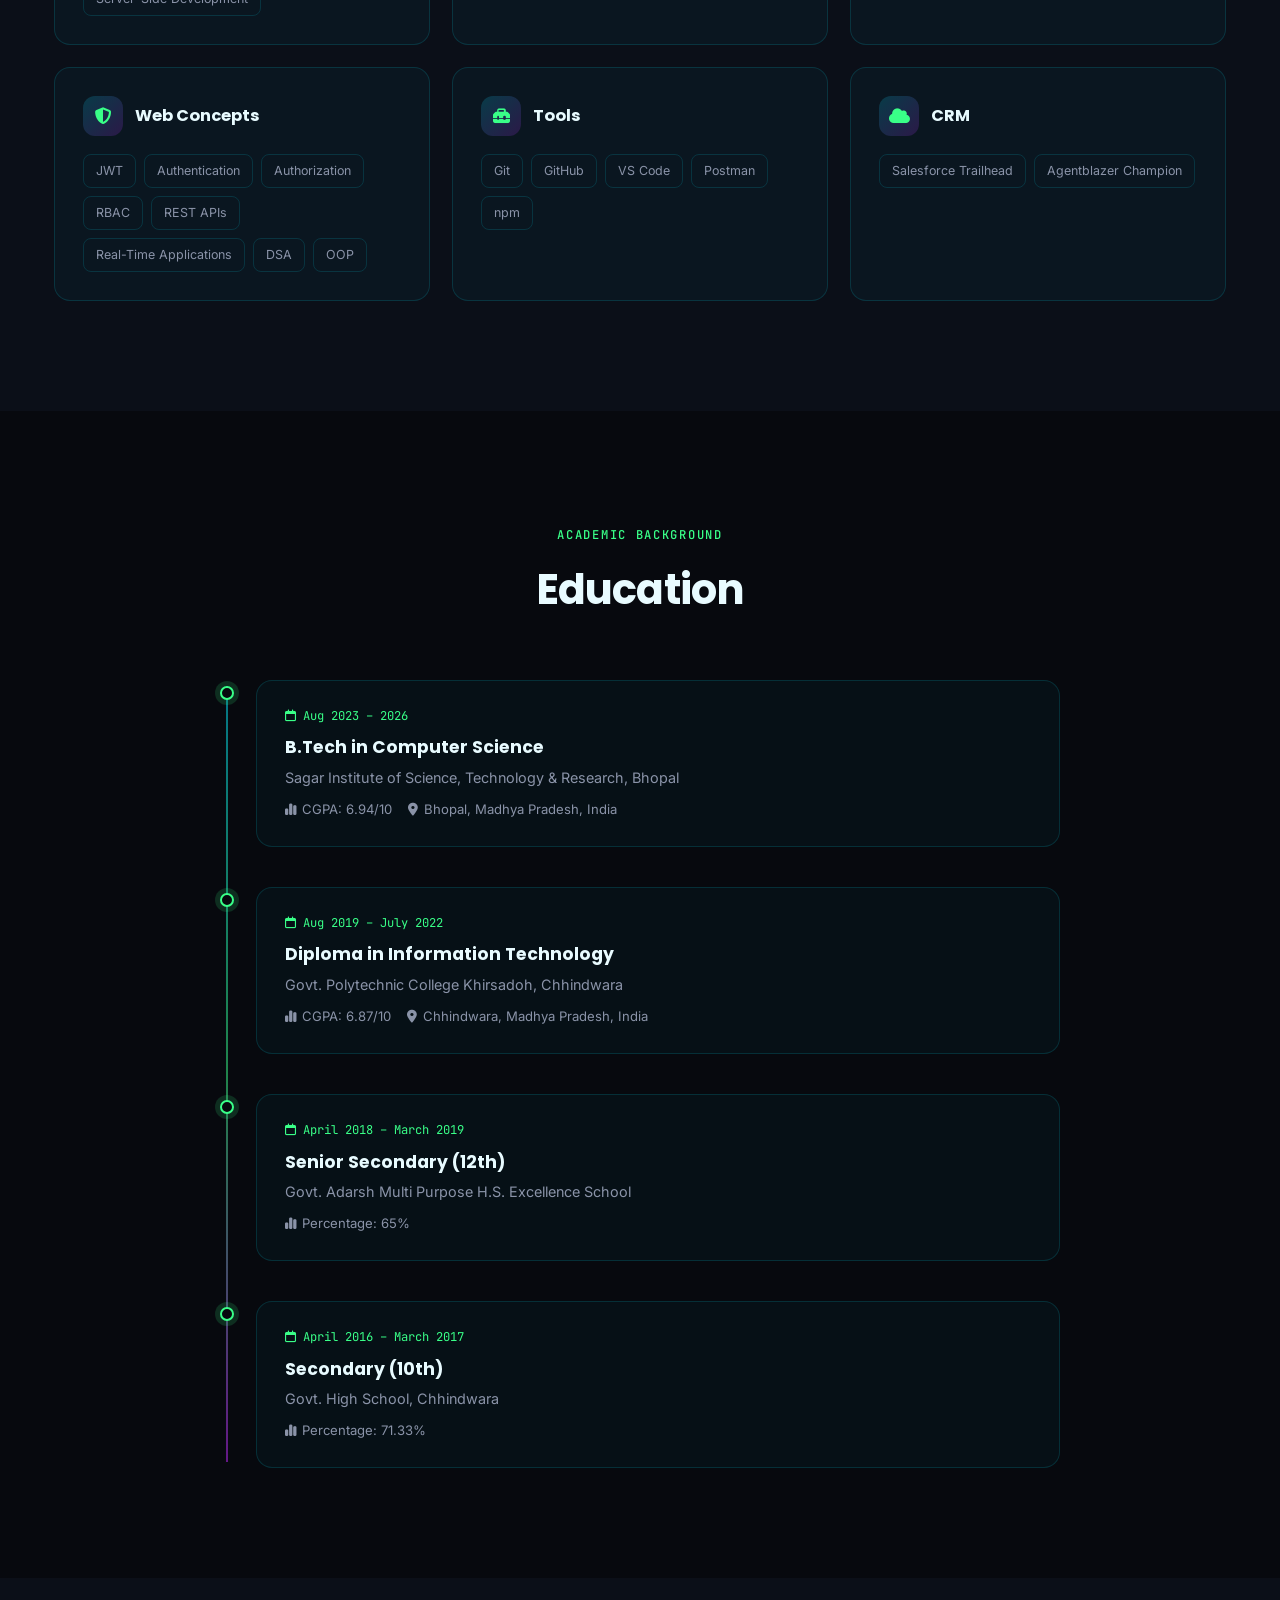
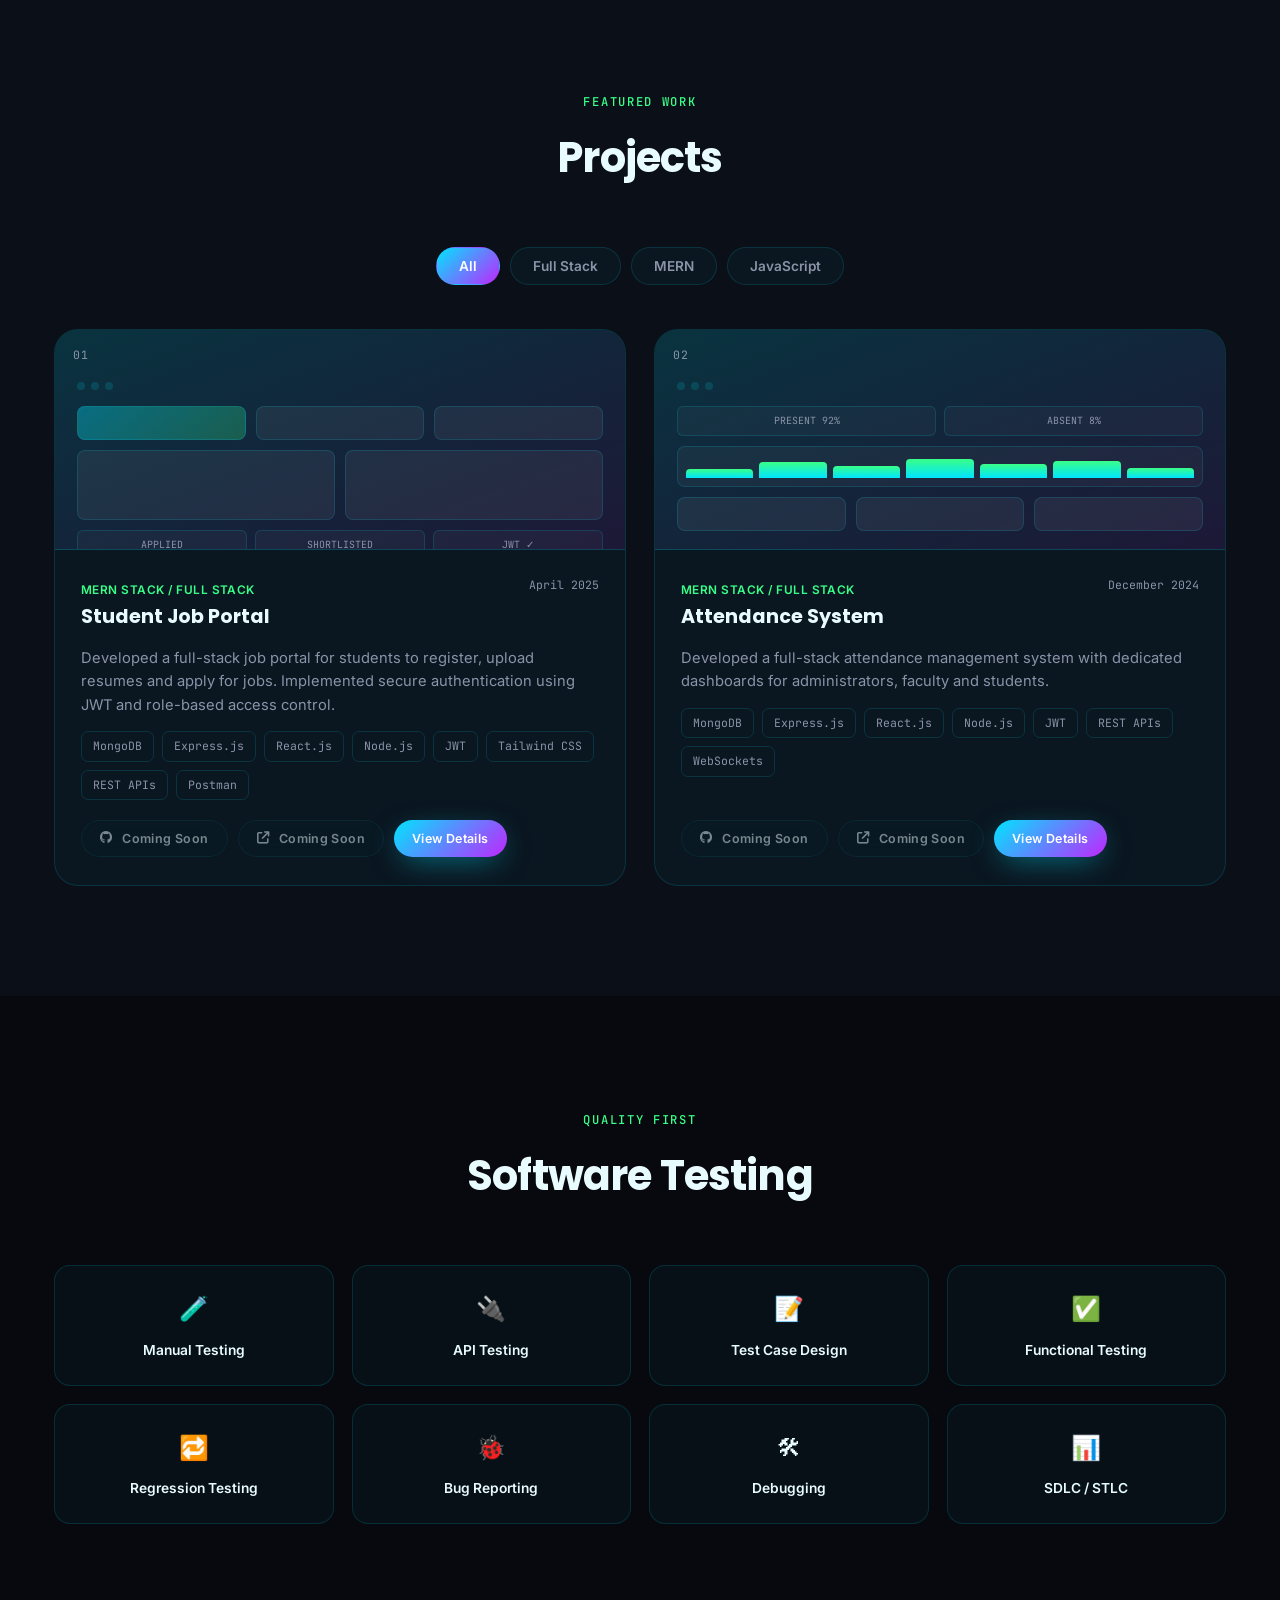
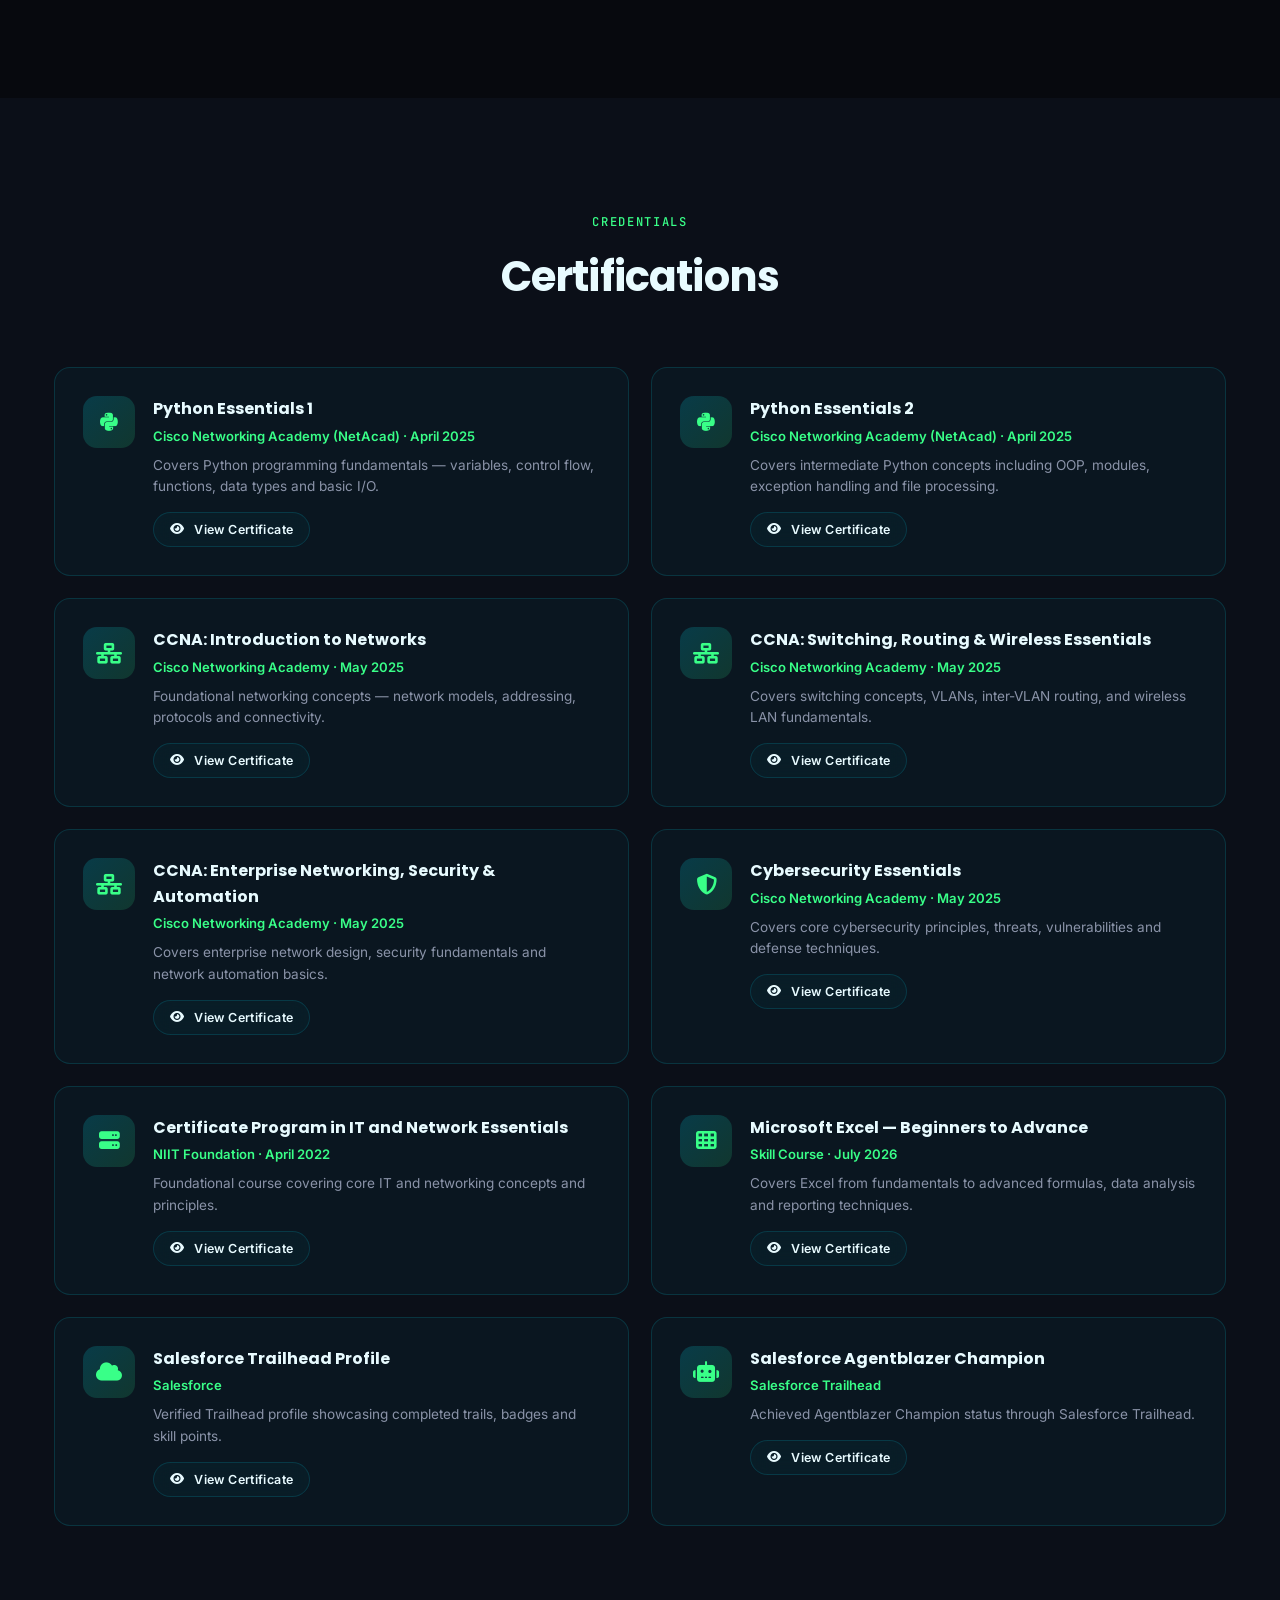
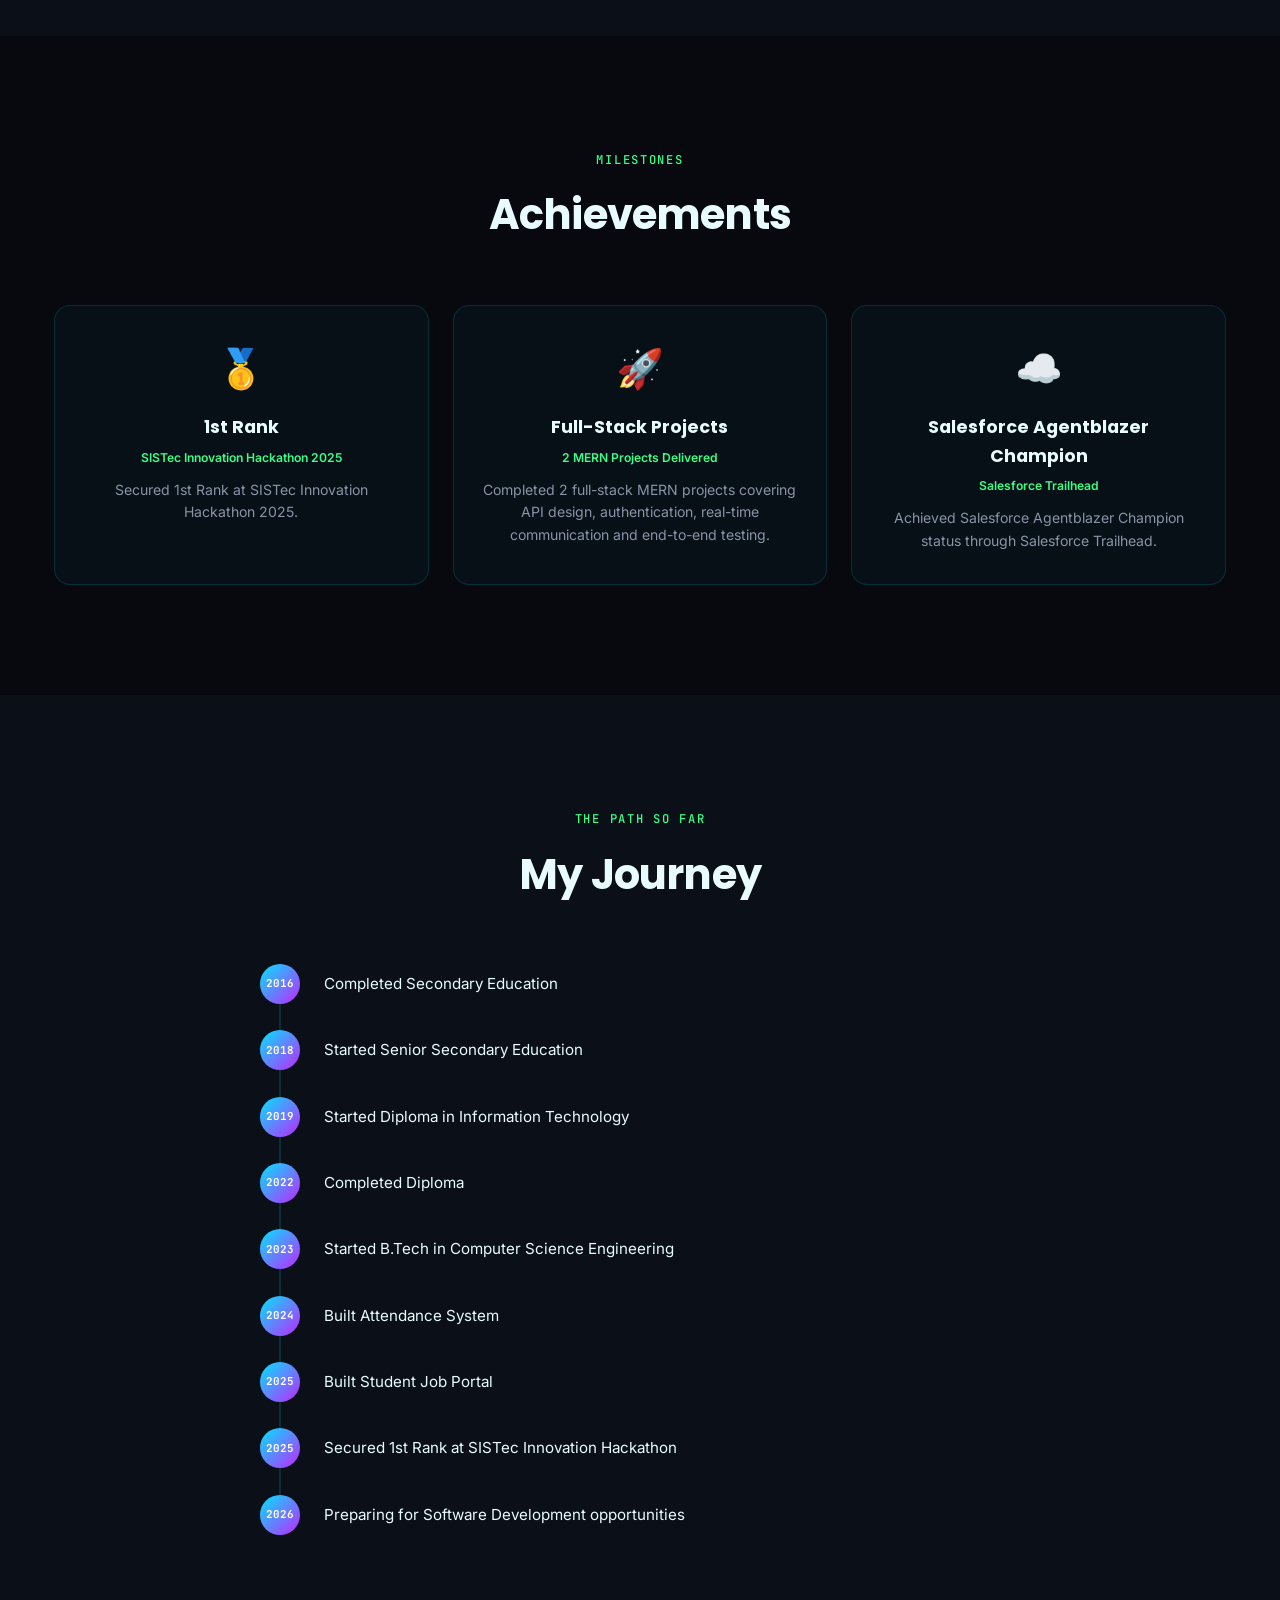
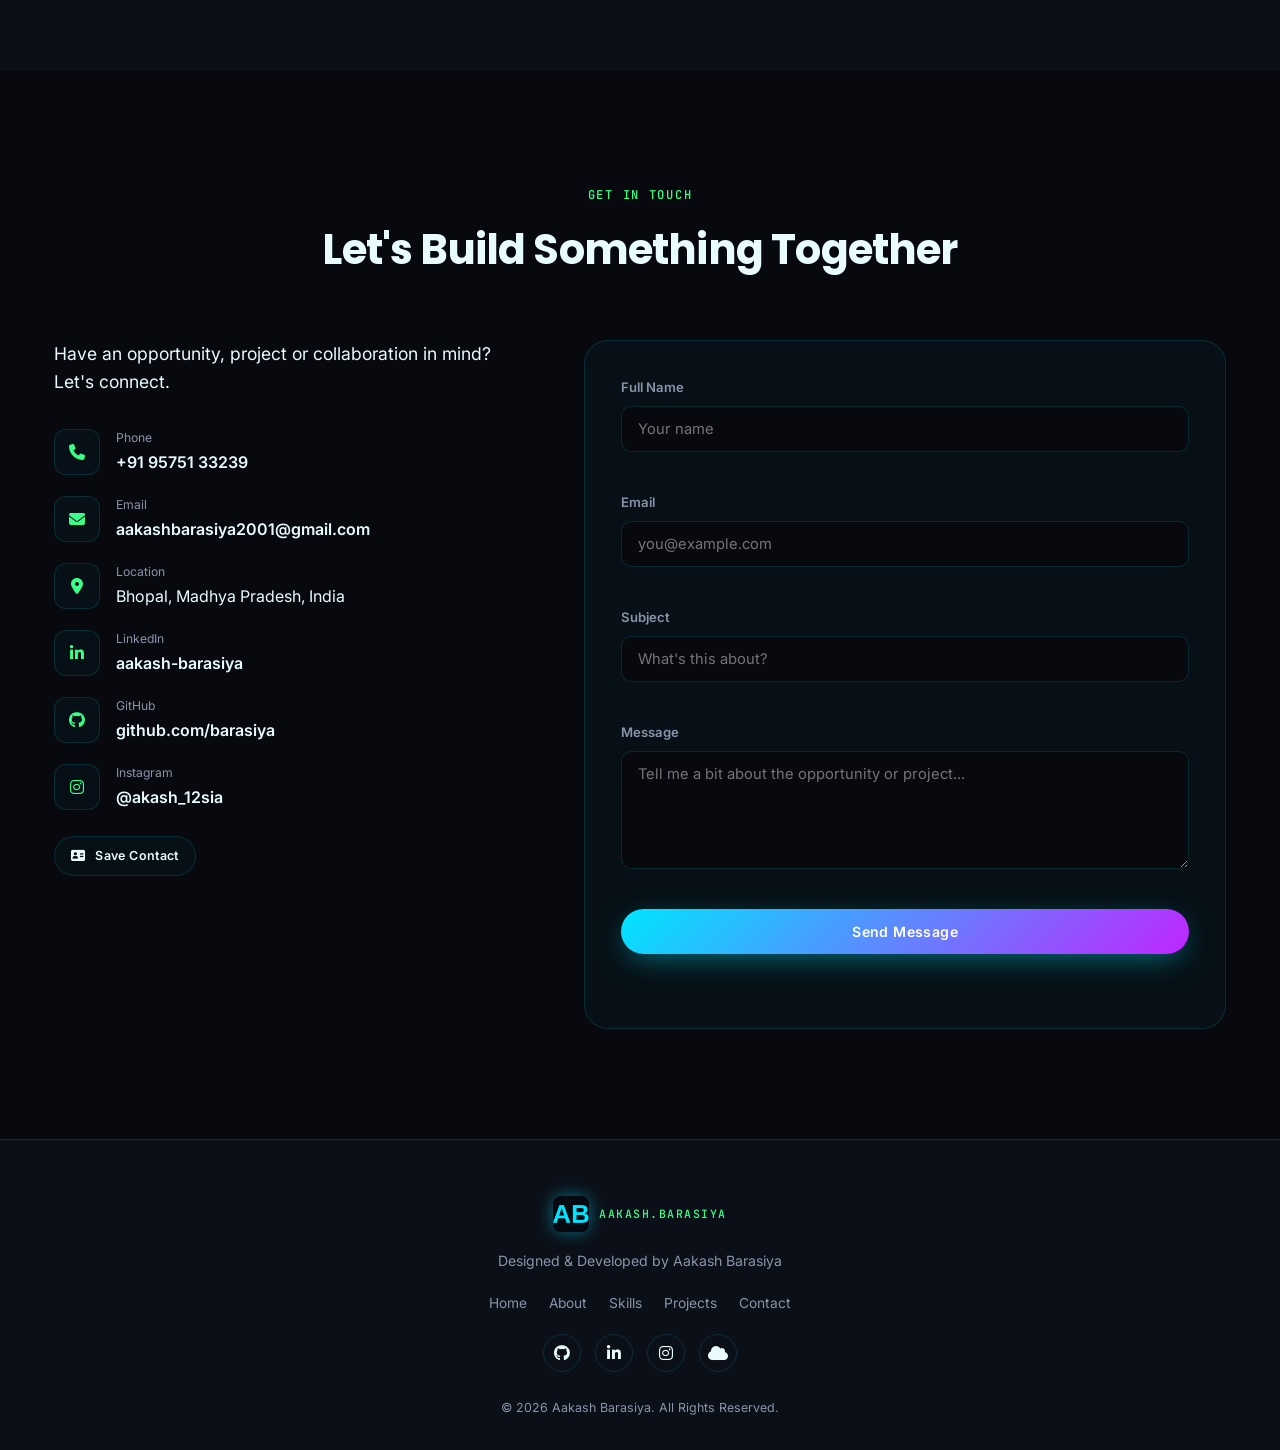
==== commit 678c591a: "Add files via upload" ====
--- a/index.html
+++ b/index.html
@@ -13,8 +13,8 @@
 <meta property="og:title" content="Aakash Barasiya | Software Developer">
 <meta property="og:description" content="Building scalable, responsive and reliable web applications with modern development and testing practices.">
 <meta property="og:type" content="website">
-<meta property="og:url" content="https://aakash-barasiya-vlf5.vercel.app/">
-<meta property="og:image" content="https://aakash-barasiya-vlf5.vercel.app/assets/og-image.png">
+<meta property="og:url" content="https://aakash-barasiya.vercel.app/">
+<meta property="og:image" content="https://aakash-barasiya.vercel.app/assets/og-image.png">
 <meta property="og:image:width" content="1200">
 <meta property="og:image:height" content="630">
 
@@ -22,7 +22,7 @@
 <meta name="twitter:card" content="summary_large_image">
 <meta name="twitter:title" content="Aakash Barasiya | Software Developer">
 <meta name="twitter:description" content="Building scalable, responsive and reliable web applications with modern development and testing practices.">
-<meta name="twitter:image" content="https://aakash-barasiya-vlf5.vercel.app/assets/og-image.png">
+<meta name="twitter:image" content="https://aakash-barasiya.vercel.app/assets/og-image.png">
 
 <!-- Structured Data (Person schema) -->
 <script type="application/ld+json">
@@ -31,8 +31,8 @@
   "@type": "Person",
   "name": "Aakash Barasiya",
   "jobTitle": "Software Developer",
-  "url": "https://aakash-barasiya-vlf5.vercel.app/",
-  "image": "https://aakash-barasiya-vlf5.vercel.app/assets/og-image.png",
+  "url": "https://aakash-barasiya.vercel.app/",
+  "image": "https://aakash-barasiya.vercel.app/assets/og-image.png",
   "email": "mailto:aakashbarasiya2001@gmail.com",
   "telephone": "+91-95751-33239",
   "address": {
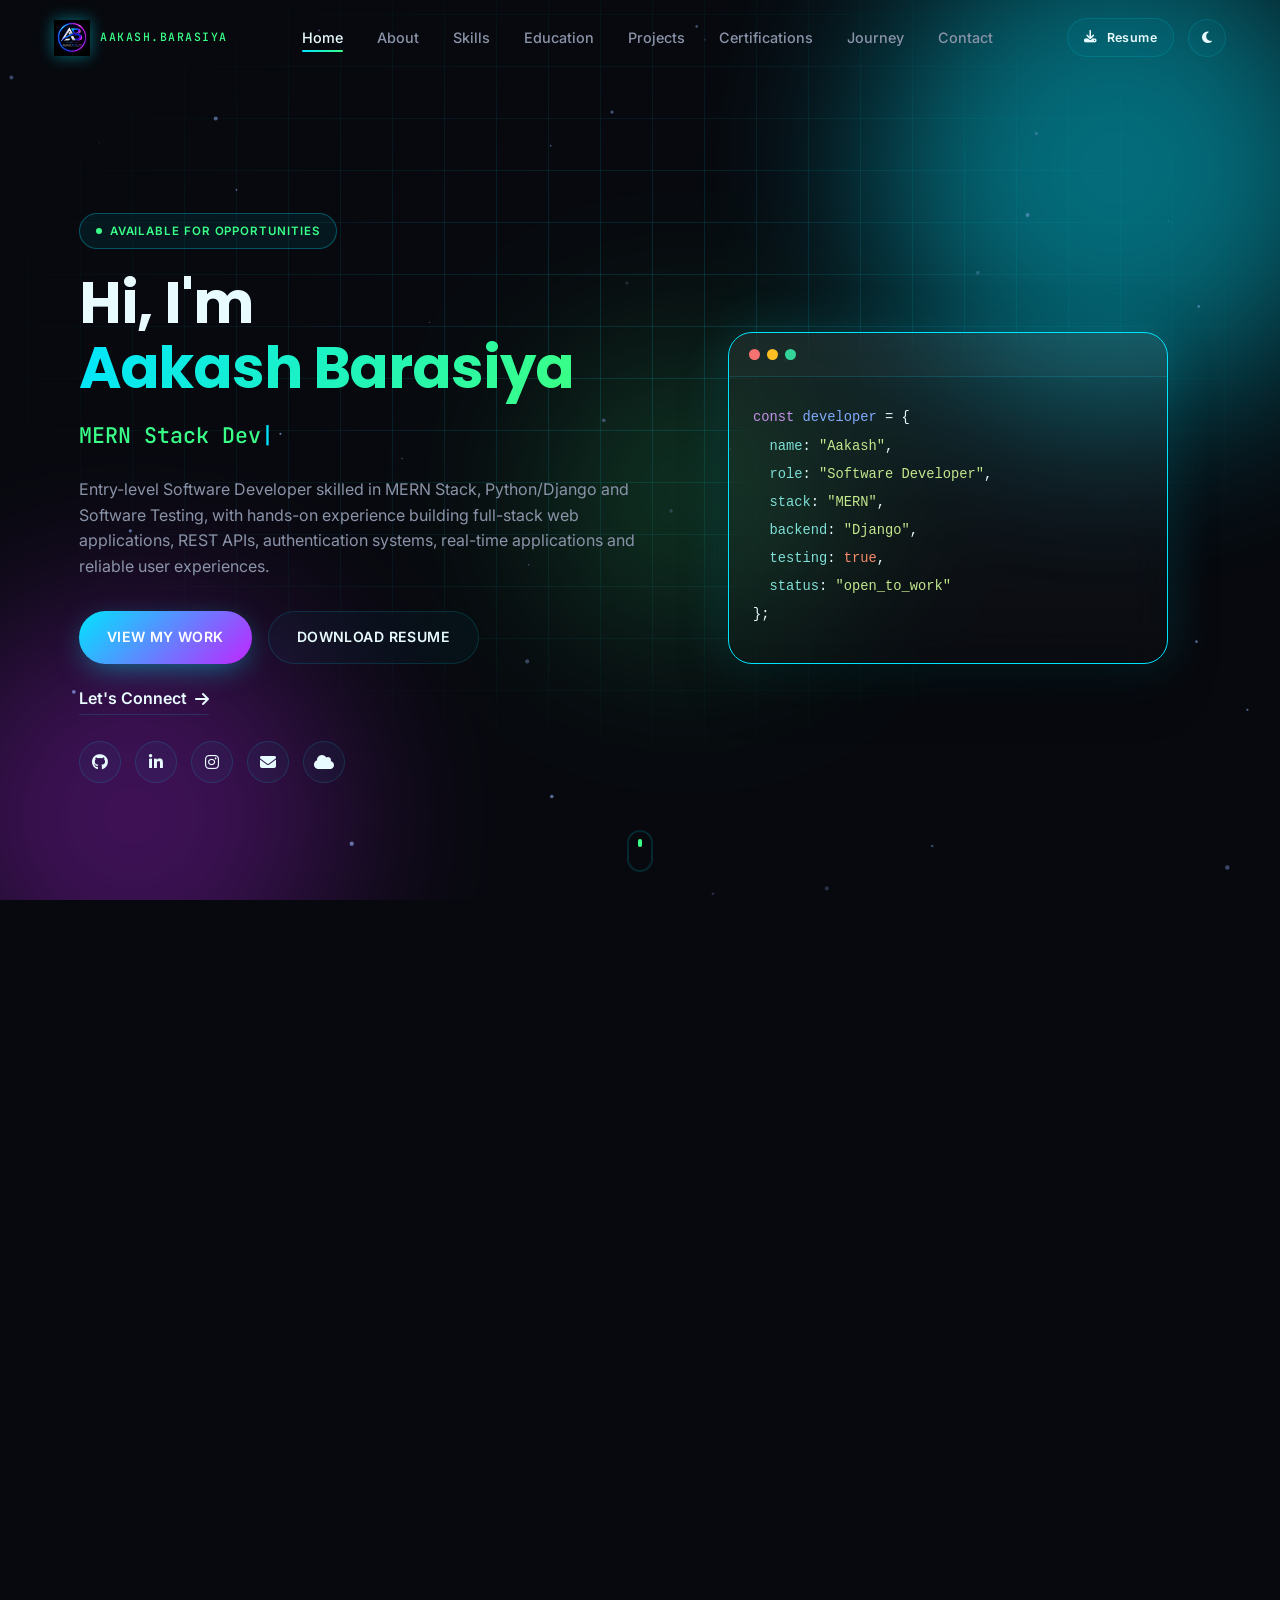
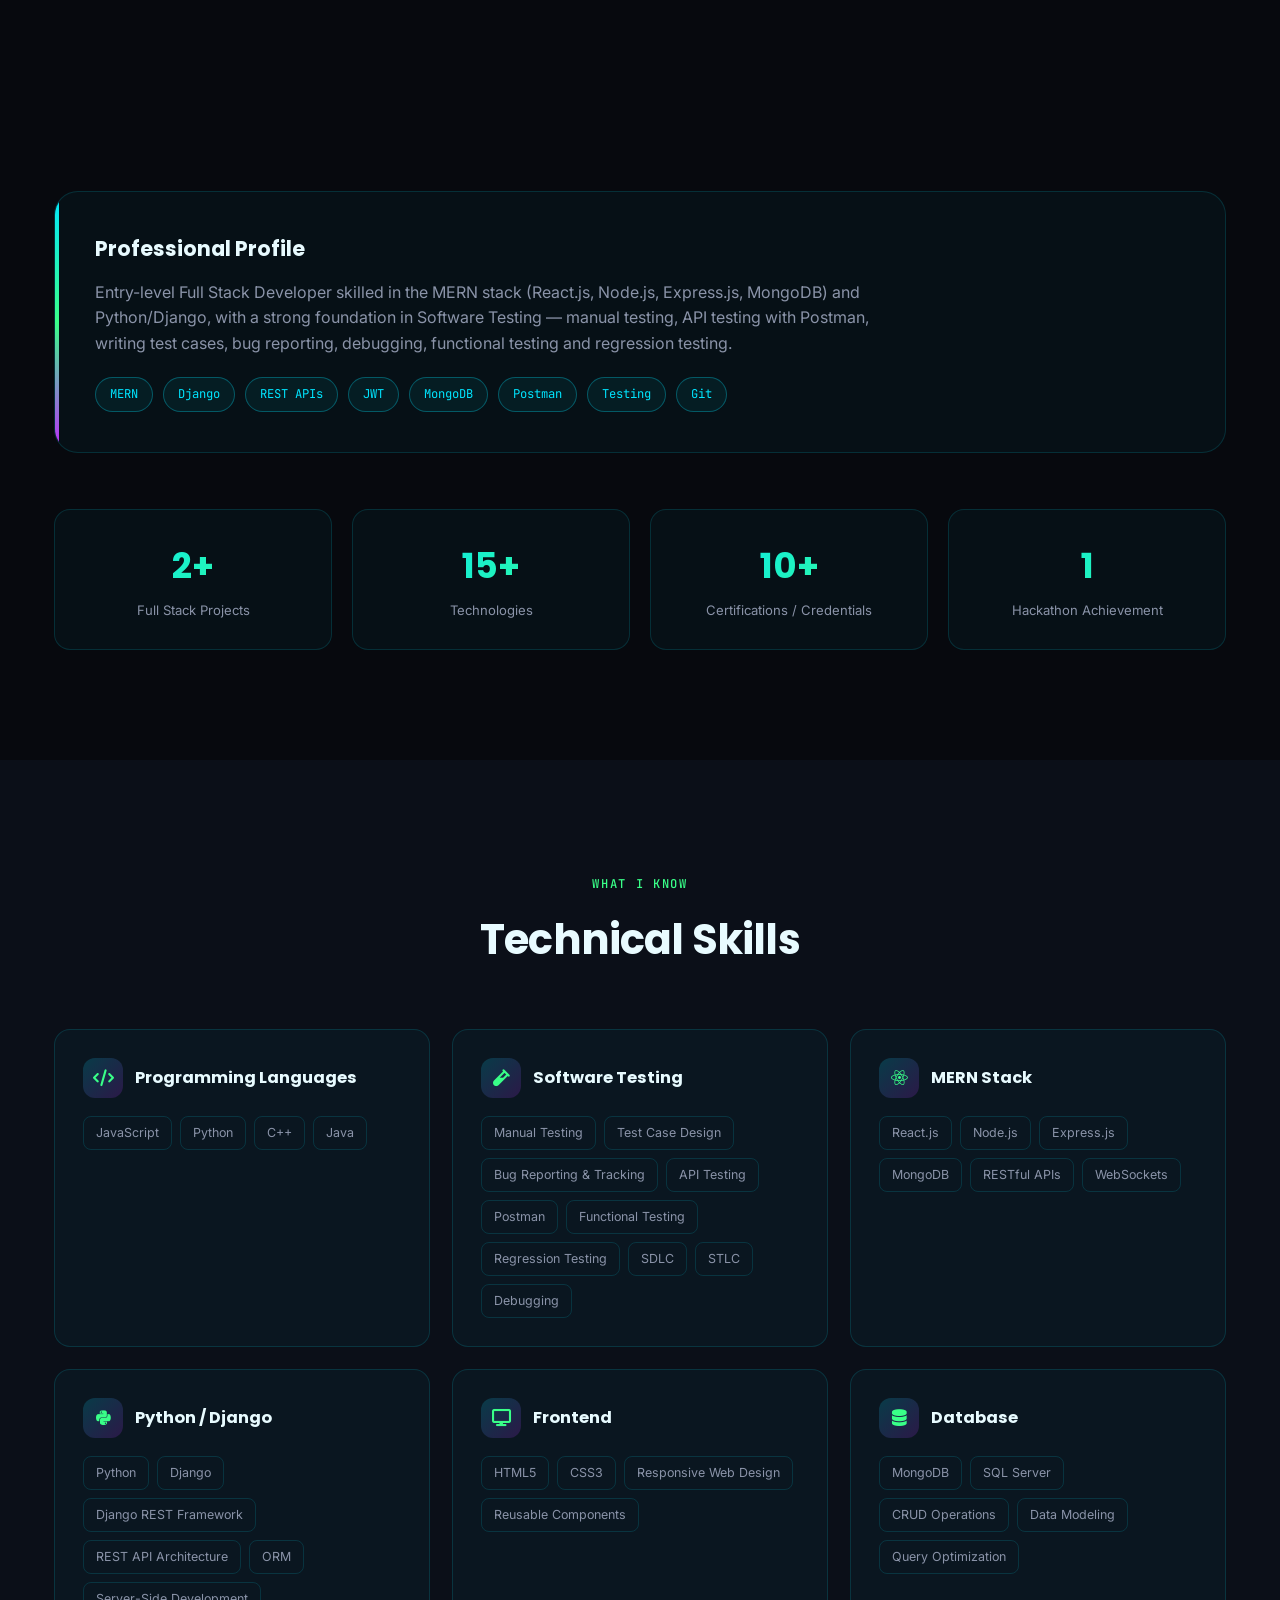
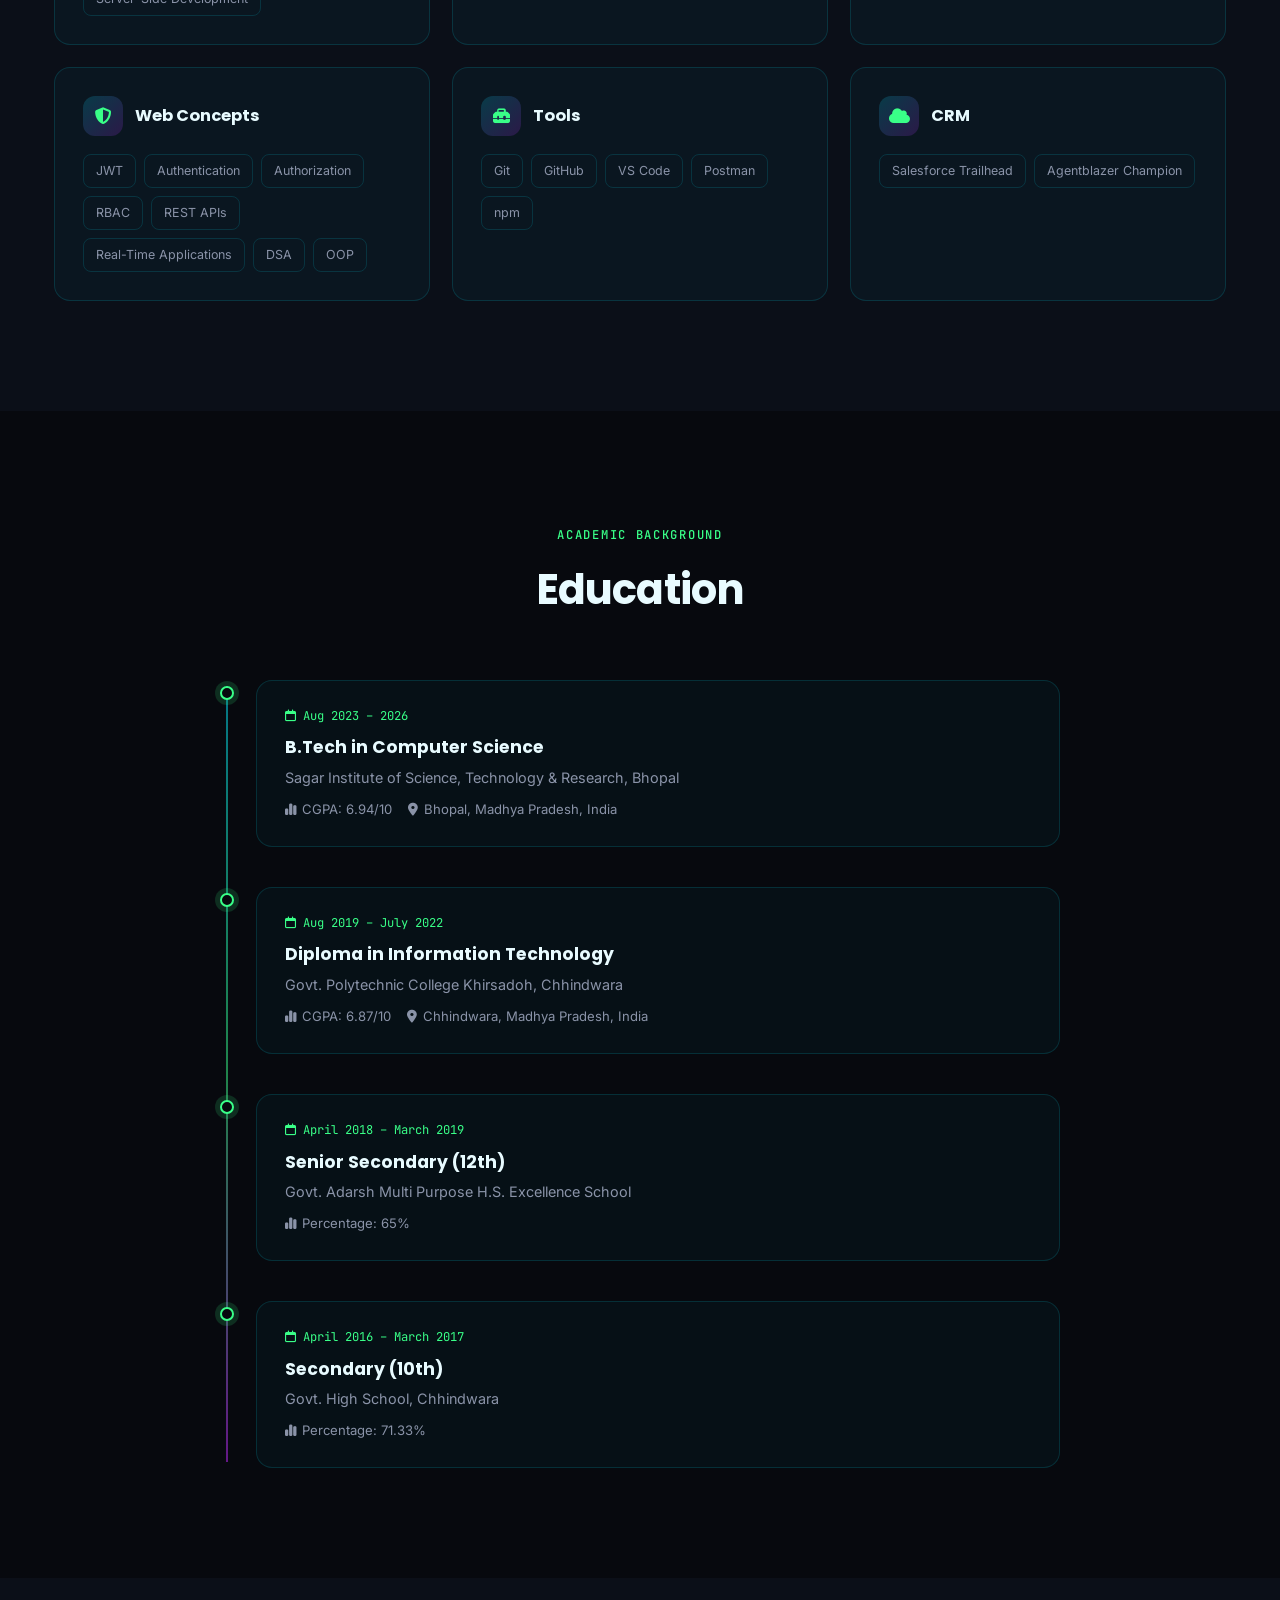
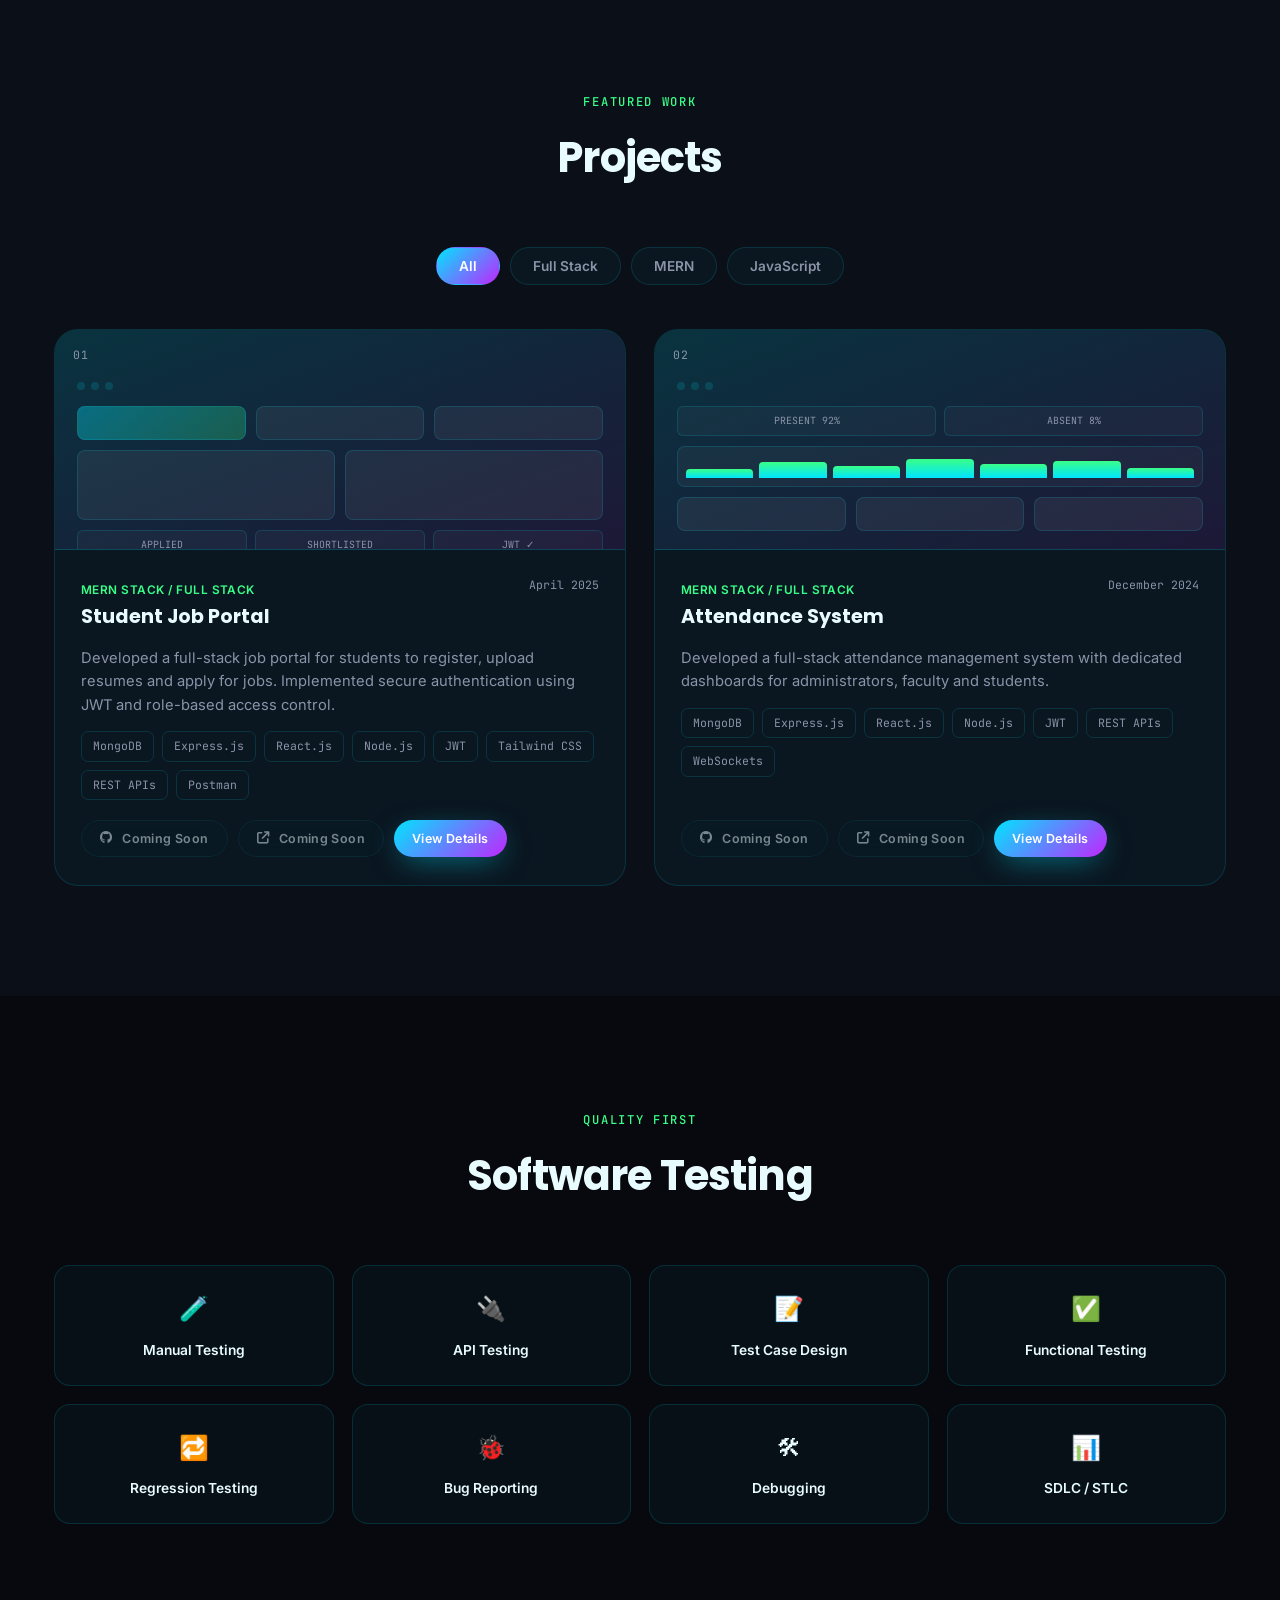
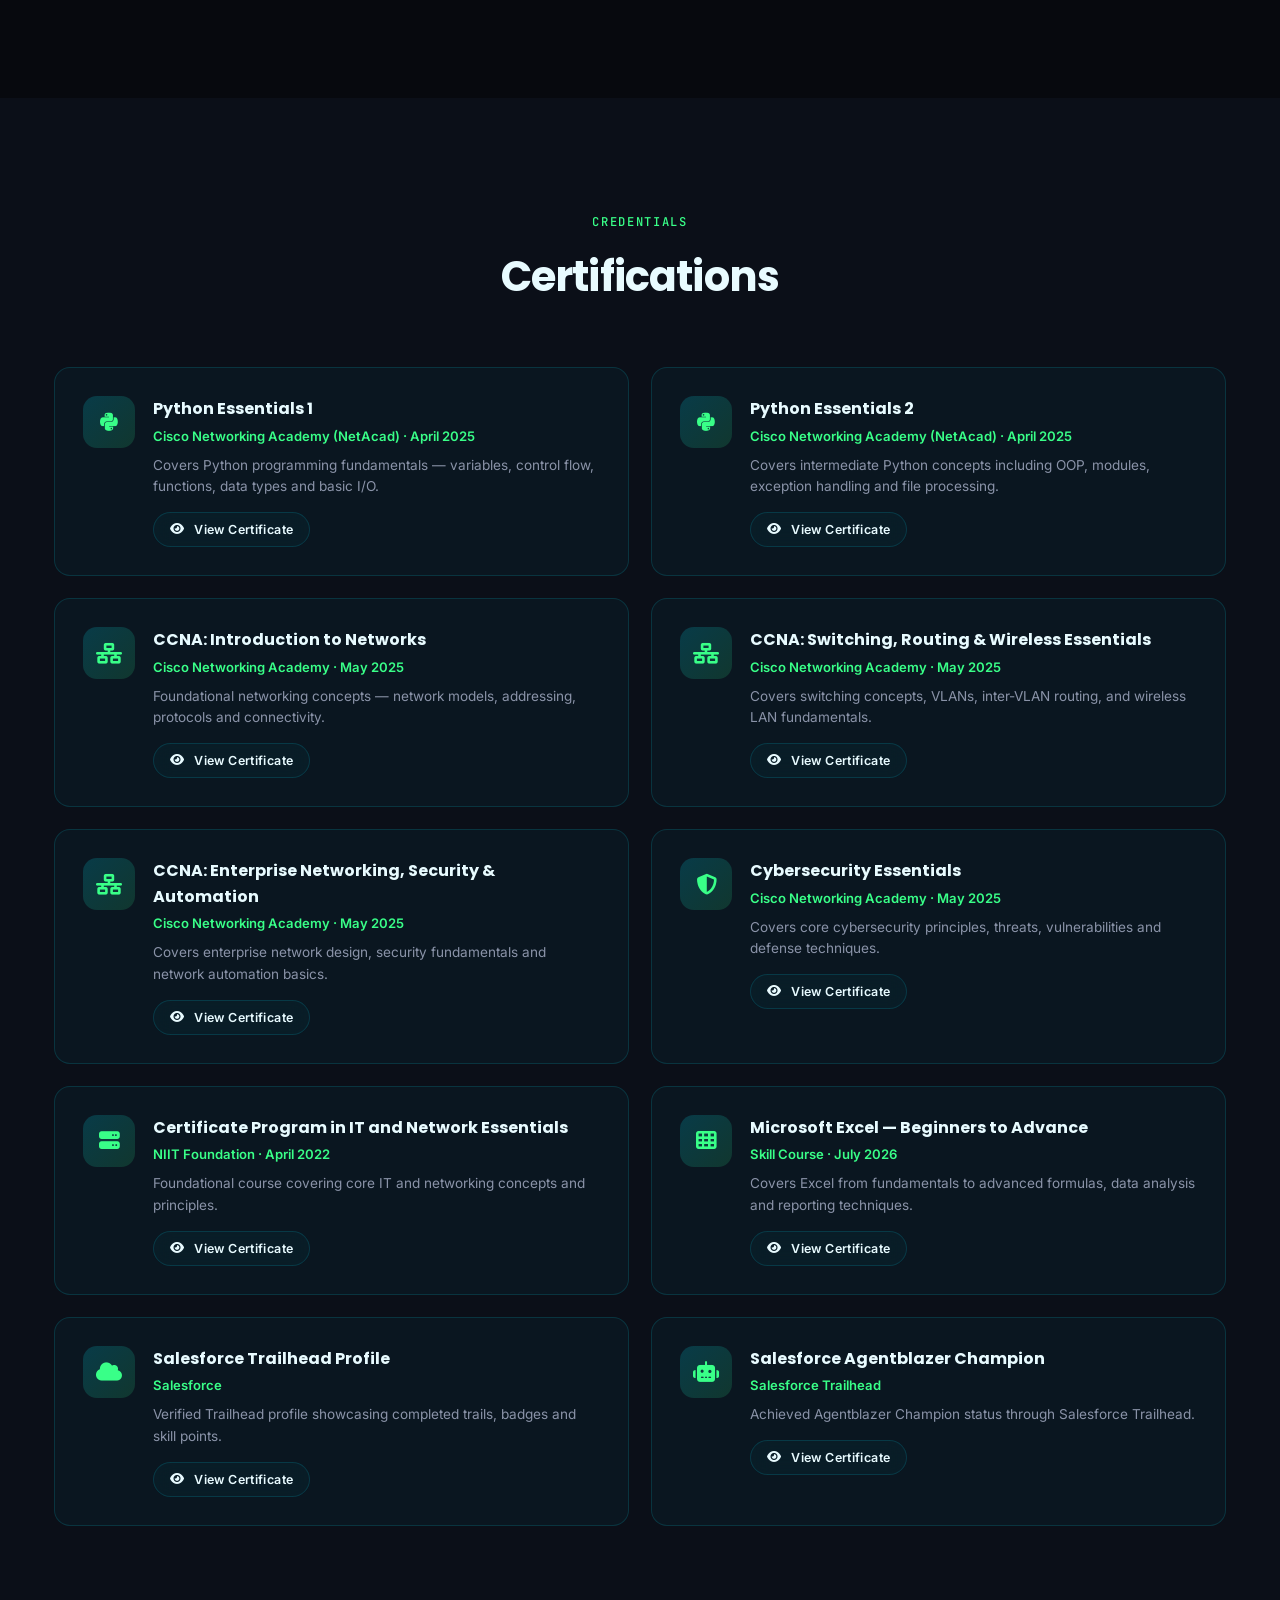
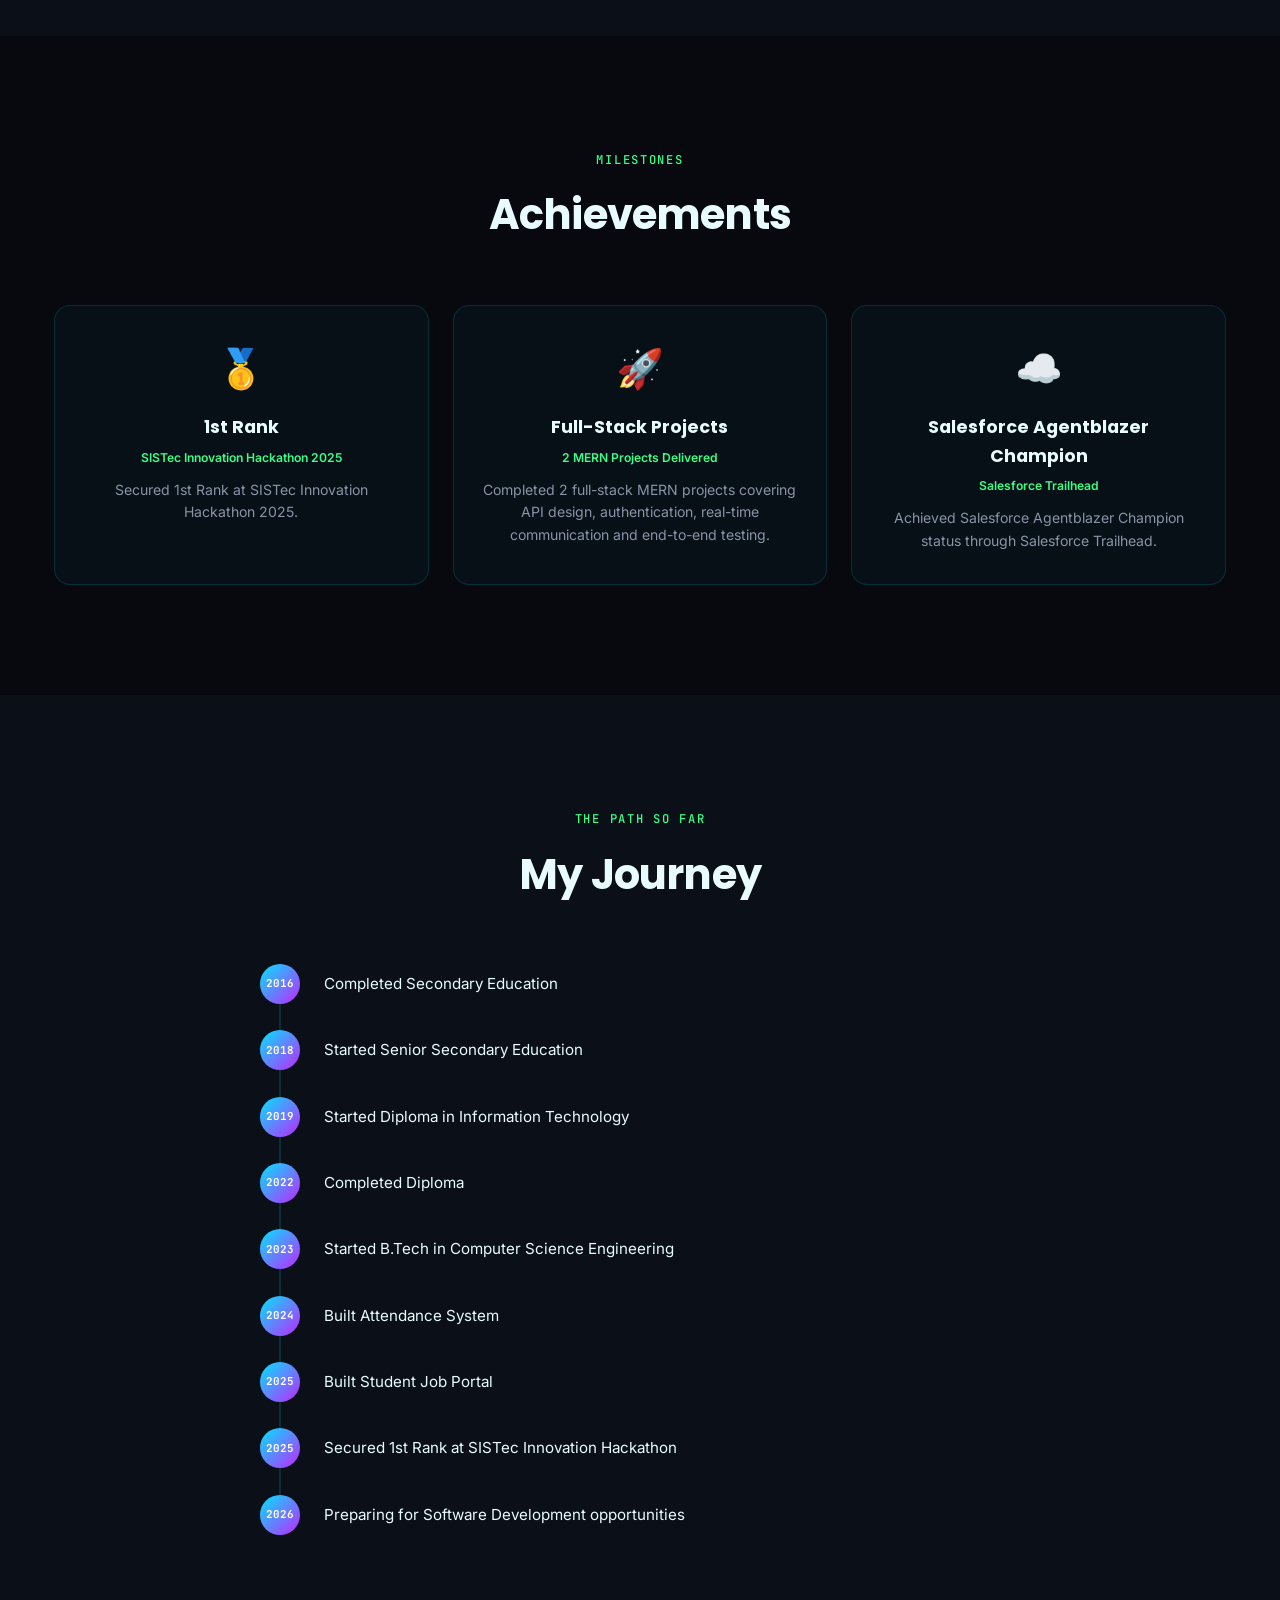
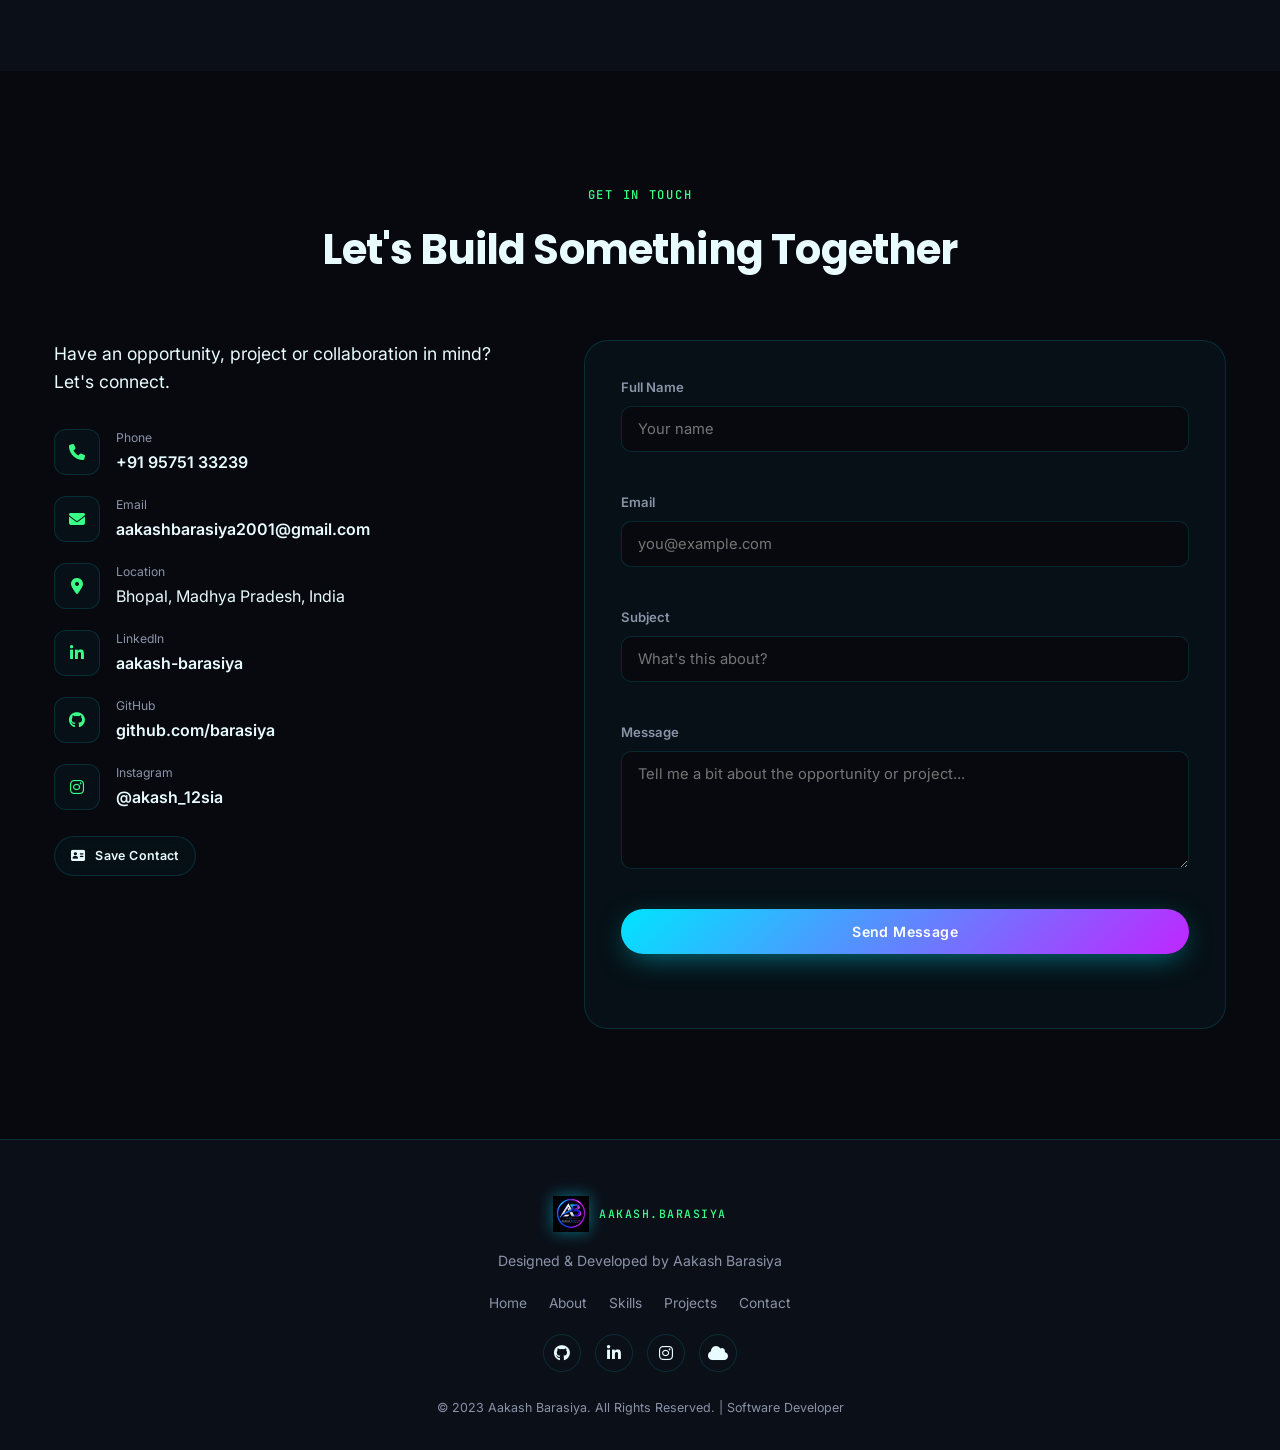
==== commit a6192aea: "Add files via upload" ====
--- a/index.html
+++ b/index.html
@@ -518,7 +518,7 @@
       <a href="https://www.salesforce.com/trailblazer/t7mpse1x1tpvquslsp" target="_blank" rel="noopener noreferrer" aria-label="Salesforce Trailhead"><i class="fa-solid fa-cloud"></i></a>
     </div>
 
-    <p class="footer-copyright">© 2026 Aakash Barasiya. All Rights Reserved.</p>
+    <p class="footer-copyright">© 2023 Aakash Barasiya. All Rights Reserved. | Software Developer</p>
   </div>
 </footer>
 
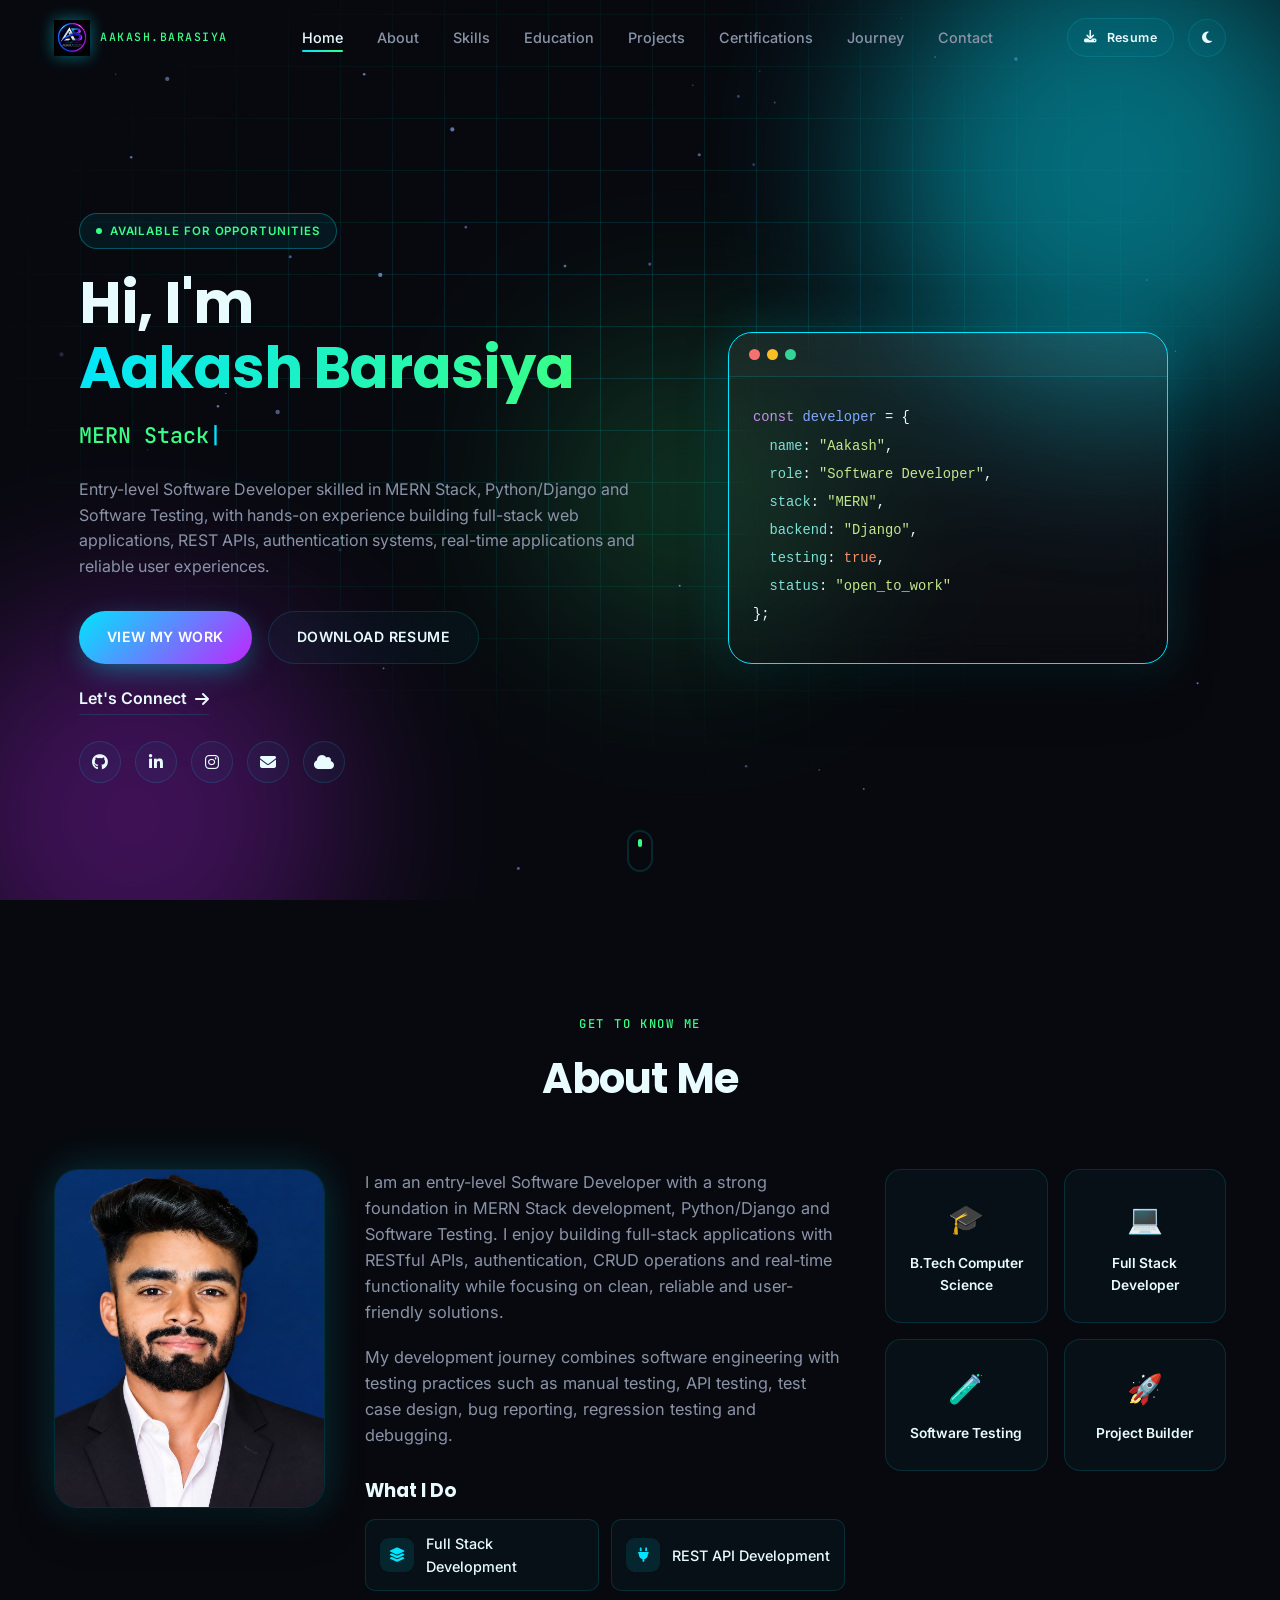
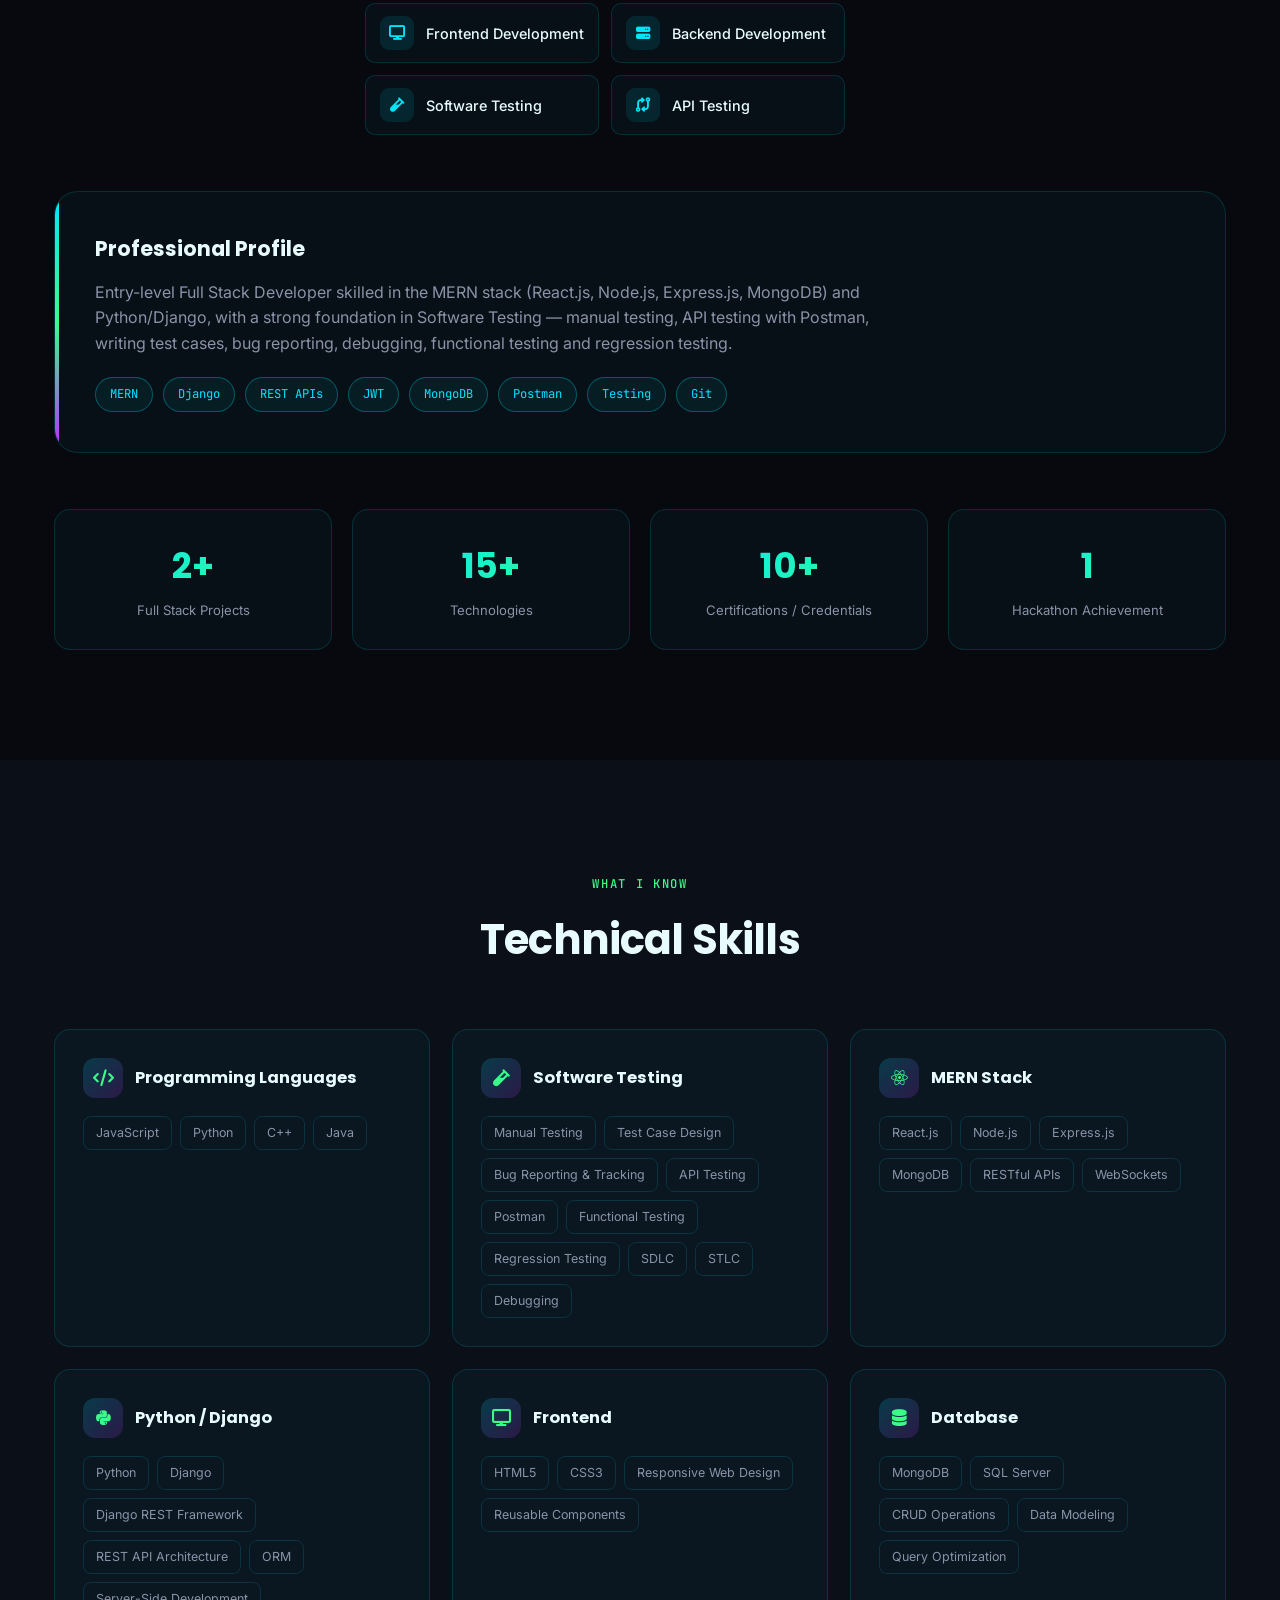
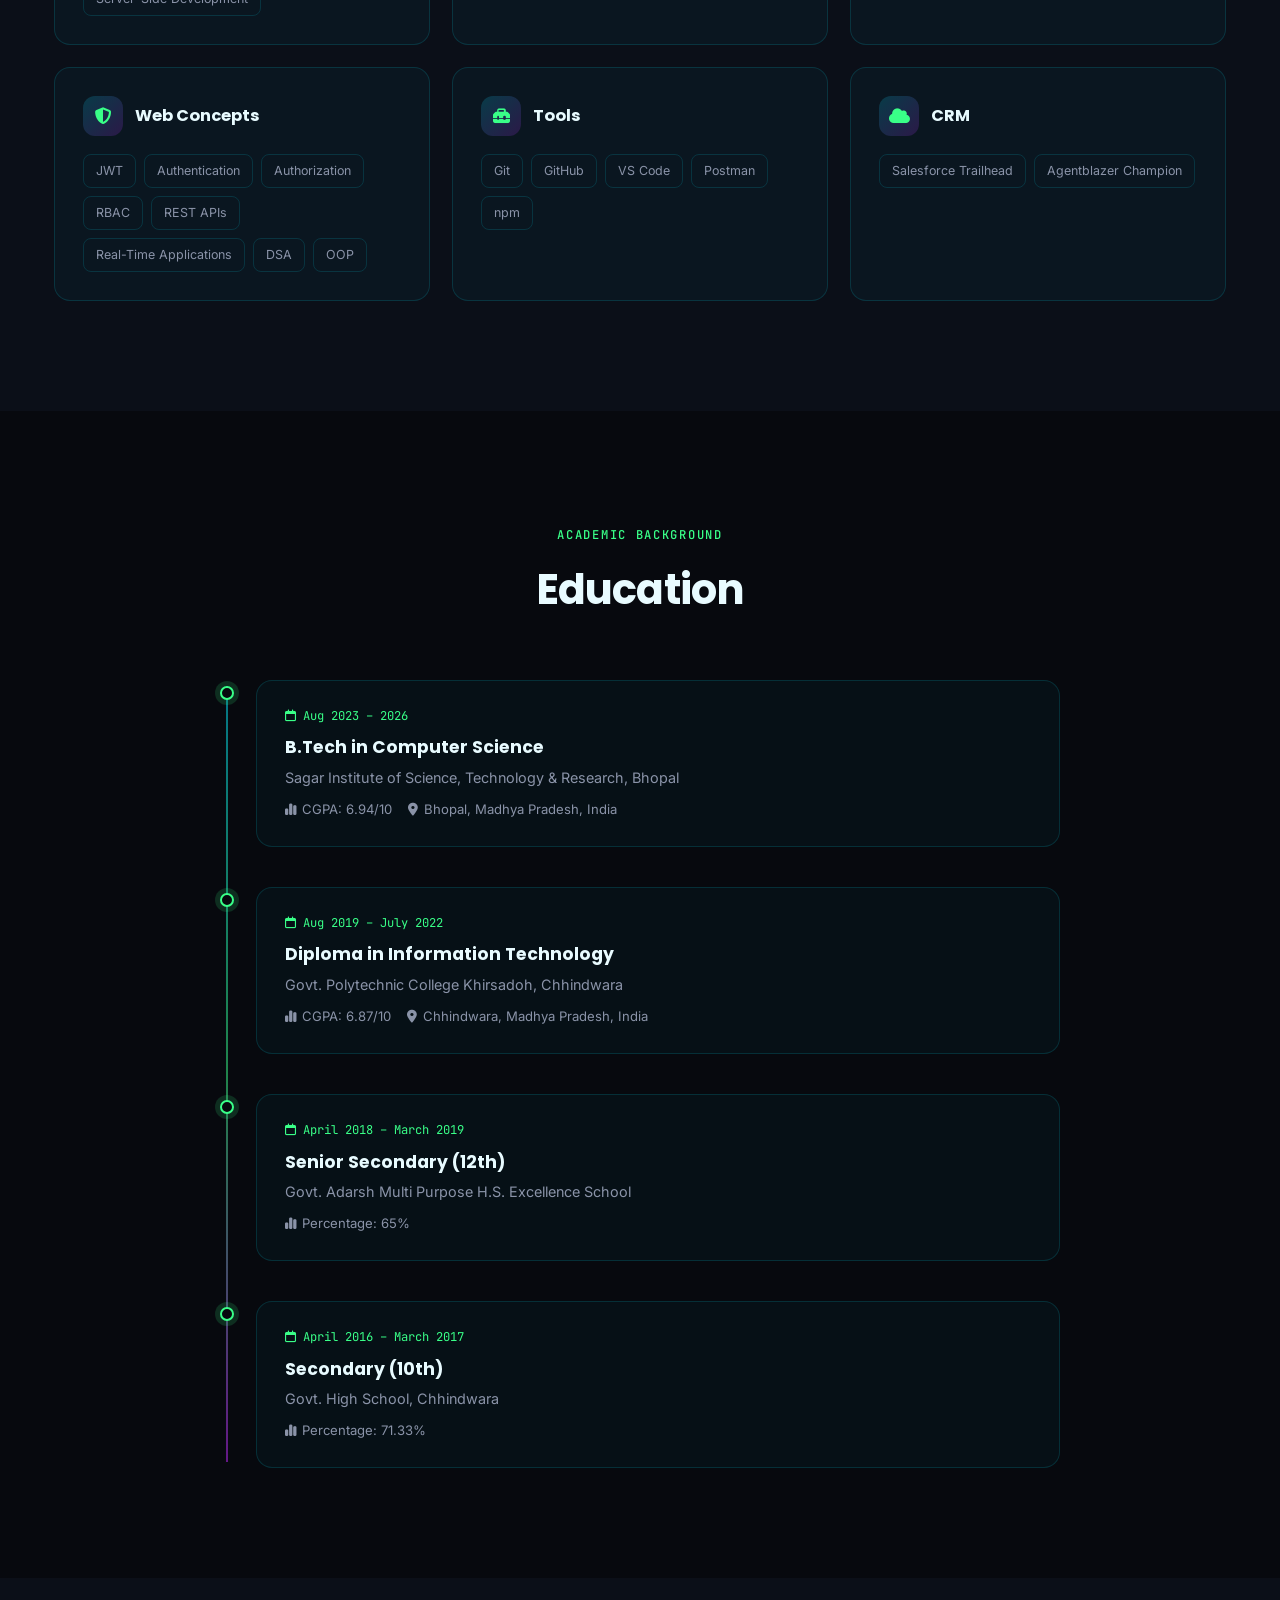
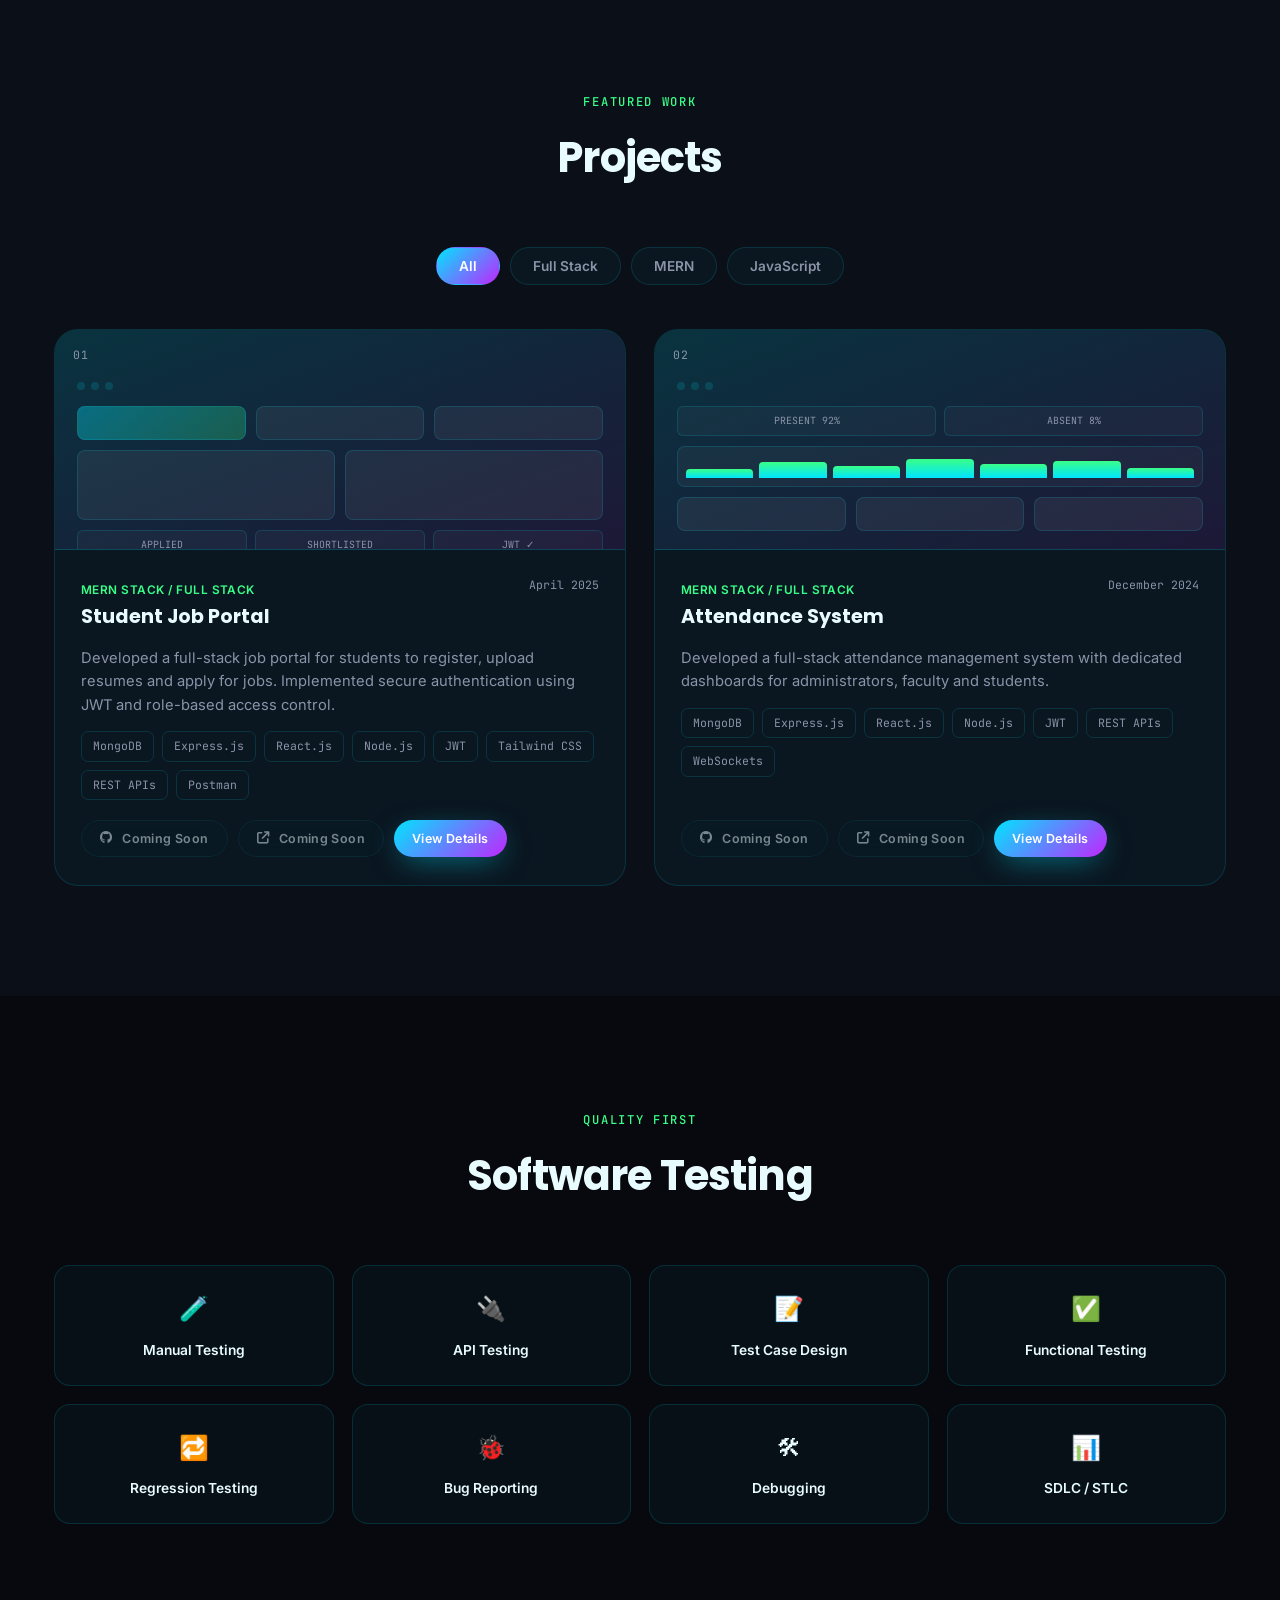
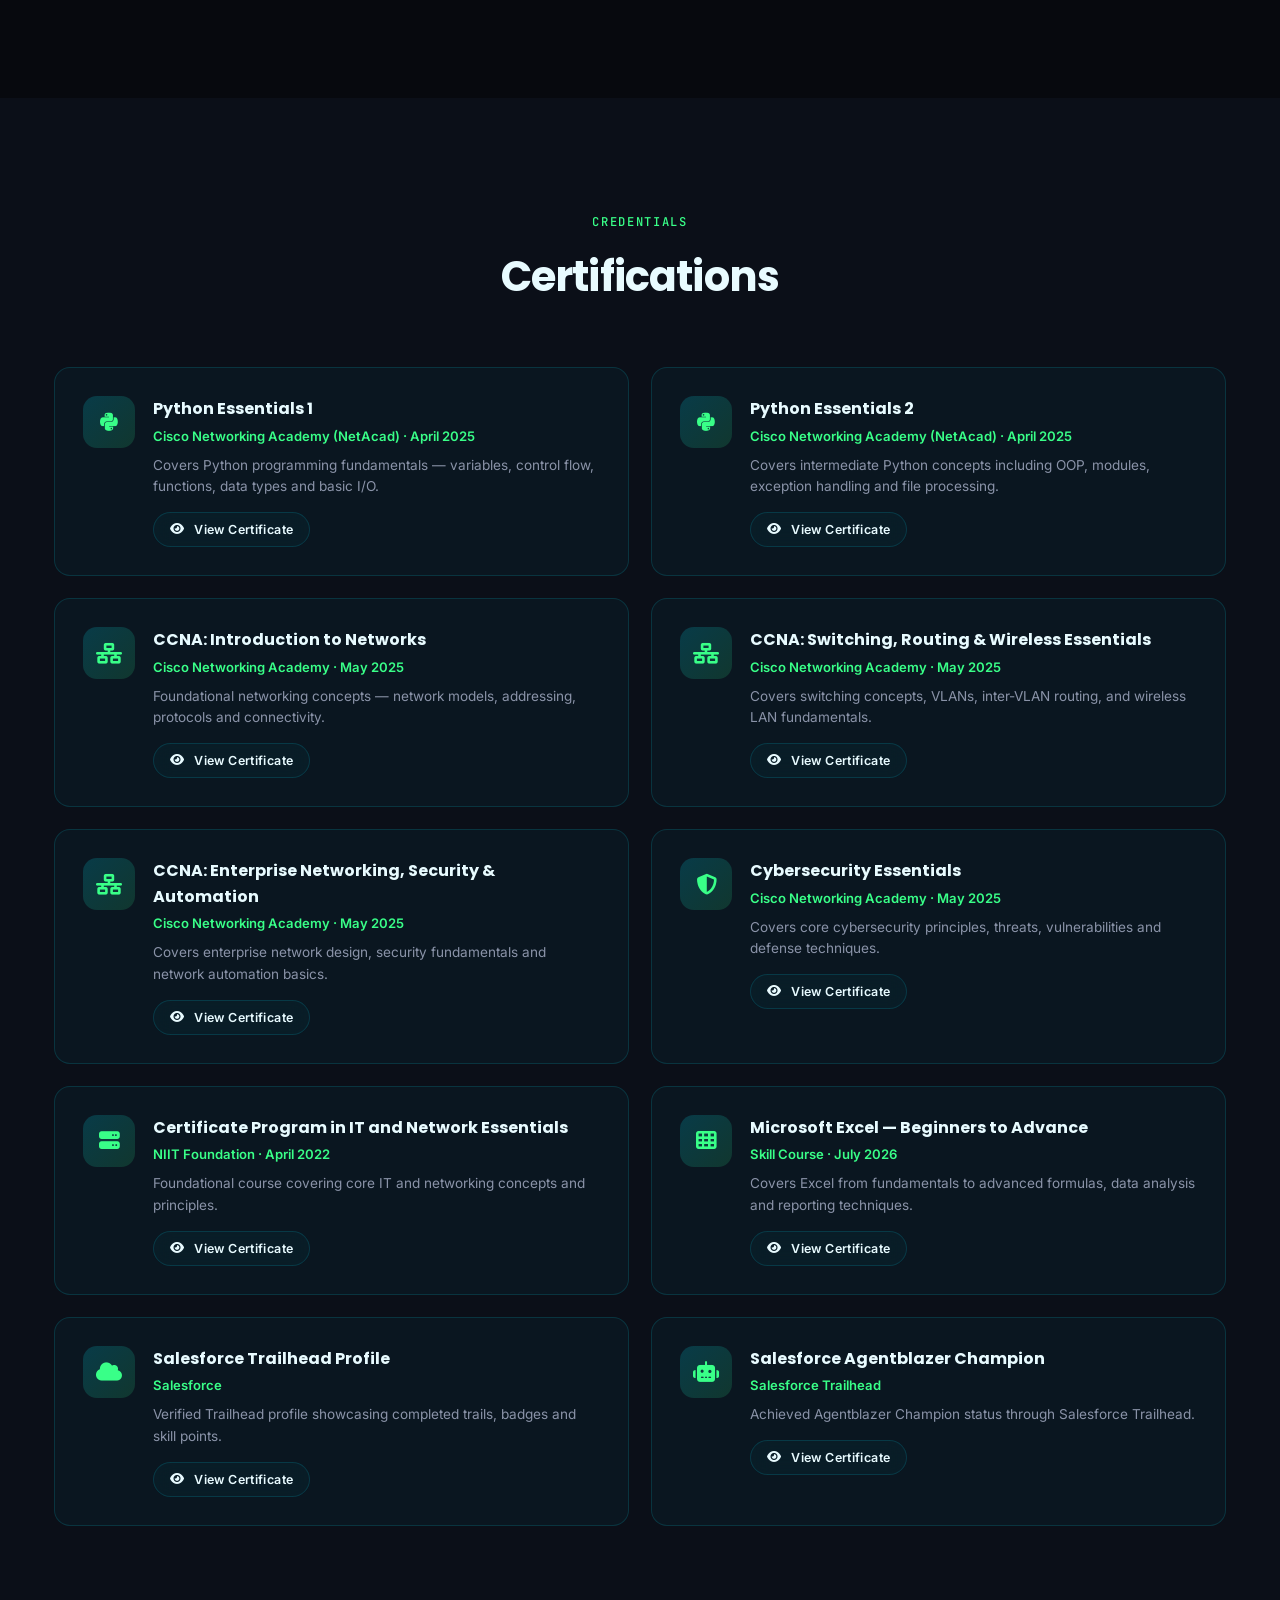
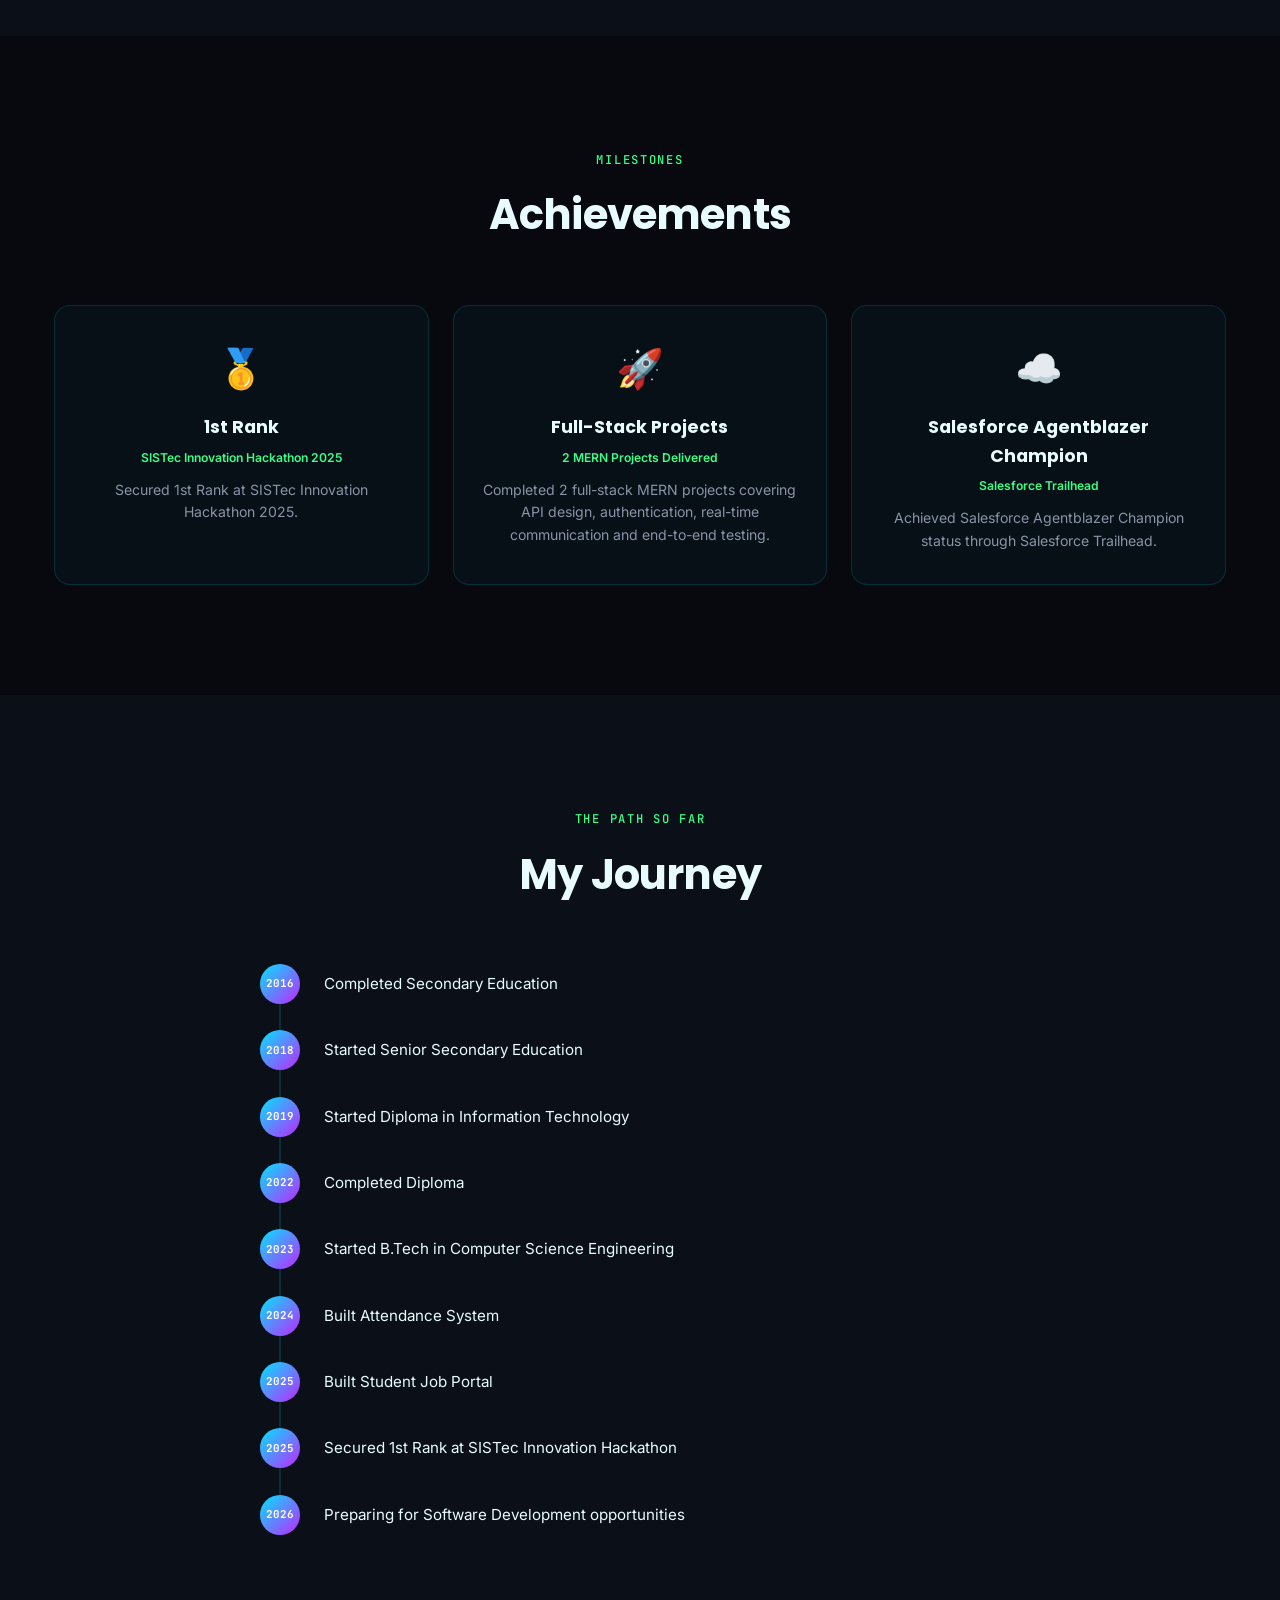
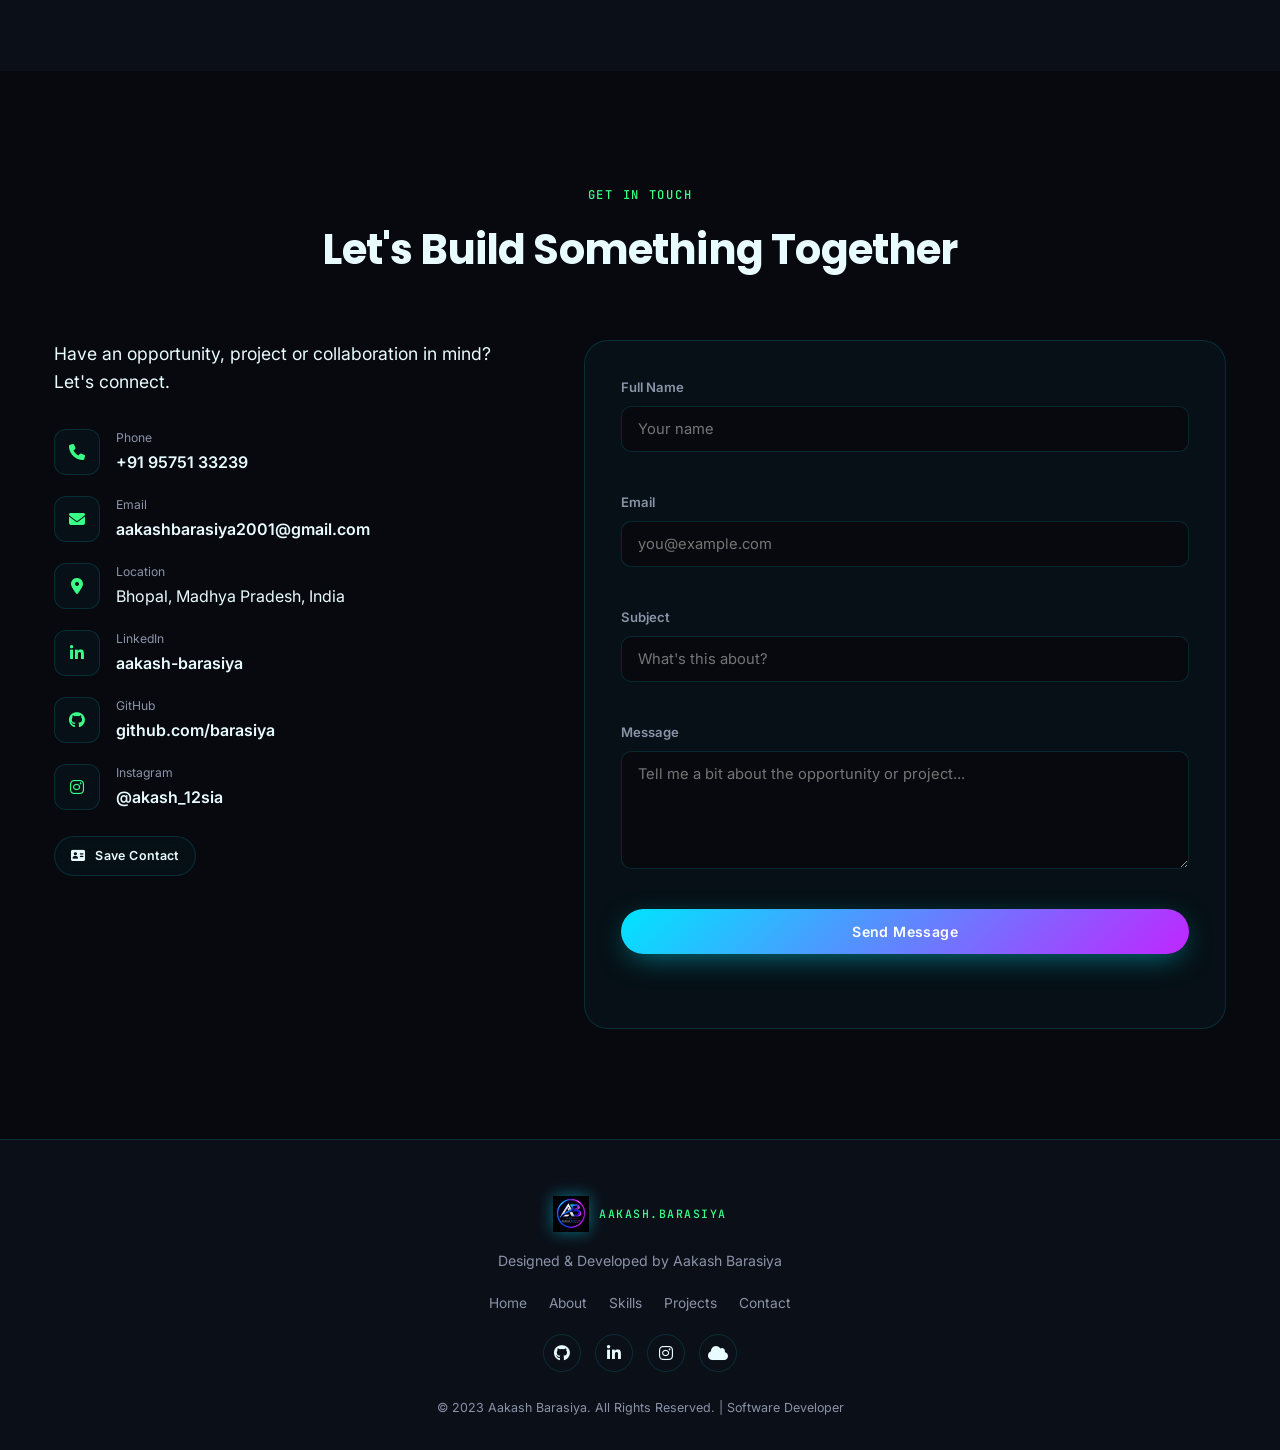
==== commit 873addeb: "Add files via upload" ====
--- a/index.html
+++ b/index.html
@@ -14,7 +14,7 @@
 <meta property="og:description" content="Building scalable, responsive and reliable web applications with modern development and testing practices.">
 <meta property="og:type" content="website">
 <meta property="og:url" content="https://aakash-barasiya.vercel.app/">
-<meta property="og:image" content="https://aakash-barasiya.vercel.app/assets/og-image.png">
+<meta property="og:image" content="https://aakash-barasiya.vercel.app/assets/og-image.png?v=2">
 <meta property="og:image:width" content="1200">
 <meta property="og:image:height" content="630">
 
@@ -22,7 +22,7 @@
 <meta name="twitter:card" content="summary_large_image">
 <meta name="twitter:title" content="Aakash Barasiya | Software Developer">
 <meta name="twitter:description" content="Building scalable, responsive and reliable web applications with modern development and testing practices.">
-<meta name="twitter:image" content="https://aakash-barasiya.vercel.app/assets/og-image.png">
+<meta name="twitter:image" content="https://aakash-barasiya.vercel.app/assets/og-image.png?v=2">
 
 <!-- Structured Data (Person schema) -->
 <script type="application/ld+json">
@@ -32,7 +32,7 @@
   "name": "Aakash Barasiya",
   "jobTitle": "Software Developer",
   "url": "https://aakash-barasiya.vercel.app/",
-  "image": "https://aakash-barasiya.vercel.app/assets/og-image.png",
+  "image": "https://aakash-barasiya.vercel.app/assets/og-image.png?v=2",
   "email": "mailto:aakashbarasiya2001@gmail.com",
   "telephone": "+91-95751-33239",
   "address": {
@@ -49,12 +49,12 @@
 }
 </script>
 
-<link rel="icon" type="image/png" sizes="32x32" href="assets/favicon-32.png">
-<link rel="icon" type="image/png" href="assets/favicon.png">
+<link rel="icon" type="image/png" sizes="32x32" href="assets/favicon-32.png?v=2">
+<link rel="icon" type="image/png" href="assets/favicon.png?v=2">
 
 <!-- PWA support -->
 <link rel="manifest" href="manifest.json">
-<link rel="apple-touch-icon" href="assets/apple-touch-icon.png">
+<link rel="apple-touch-icon" href="assets/apple-touch-icon.png?v=2">
 <meta name="apple-mobile-web-app-capable" content="yes">
 <meta name="apple-mobile-web-app-status-bar-style" content="black-translucent">
 <meta name="apple-mobile-web-app-title" content="Aakash Barasiya">
@@ -86,7 +86,7 @@
 
 <!-- ================= LOADING SCREEN ================= -->
 <div class="loader" id="loader" aria-hidden="true">
-  <div class="loader-logo"><img src="assets/logo-512.png" alt="AB logo" class="loader-logo-img"><span class="loader-logo-text">AAKASH.BARASIYA</span></div>
+  <div class="loader-logo"><img src="assets/logo-512.png?v=2" alt="AB logo" class="loader-logo-img"><span class="loader-logo-text">AAKASH.BARASIYA</span></div>
   <div class="loader-bar"><span></span></div>
 </div>
 
@@ -97,7 +97,7 @@
 <div class="scroll-progress" id="scrollProgress" aria-hidden="true"></div>
 <header class="navbar" id="navbar">
   <nav class="navbar-inner">
-    <a href="#home" class="nav-logo"><img src="assets/logo-512.png" alt="AB logo" class="nav-logo-img"><span class="nav-logo-full">AAKASH.BARASIYA</span></a>
+    <a href="#home" class="nav-logo"><img src="assets/logo-512.png?v=2" alt="AB logo" class="nav-logo-img"><span class="nav-logo-full">AAKASH.BARASIYA</span></a>
 
     <ul class="nav-links" id="navLinks">
       <li><a href="#home" class="nav-link active" data-section="home">Home</a></li>
@@ -128,7 +128,7 @@
       <i class="fa-solid fa-xmark"></i>
     </button>
     <div class="mobile-menu-brand">
-      <img src="assets/logo-512.png" alt="AB logo" class="mobile-menu-logo">
+      <img src="assets/logo-512.png?v=2" alt="AB logo" class="mobile-menu-logo">
       <span>AAKASH.BARASIYA</span>
     </div>
     <ul class="mobile-links">
@@ -500,7 +500,7 @@
 <!-- ================= FOOTER ================= -->
 <footer class="footer">
   <div class="container footer-inner">
-    <a href="#home" class="nav-logo"><img src="assets/logo-512.png" alt="AB logo" class="nav-logo-img"><span class="nav-logo-full">AAKASH.BARASIYA</span></a>
+    <a href="#home" class="nav-logo"><img src="assets/logo-512.png?v=2" alt="AB logo" class="nav-logo-img"><span class="nav-logo-full">AAKASH.BARASIYA</span></a>
     <p class="footer-text">Designed &amp; Developed by Aakash Barasiya</p>
 
     <ul class="footer-links">
@@ -525,7 +525,7 @@
 <!-- ================= INSTALL APP BANNER ================= -->
 <div class="install-banner" id="installBanner" role="dialog" aria-label="Install app">
   <div class="install-banner-icon">
-    <img src="assets/icon-192.png" alt="" width="40" height="40">
+    <img src="assets/icon-192.png?v=2" alt="" width="40" height="40">
   </div>
   <div class="install-banner-text">
     <strong>Install this portfolio</strong>
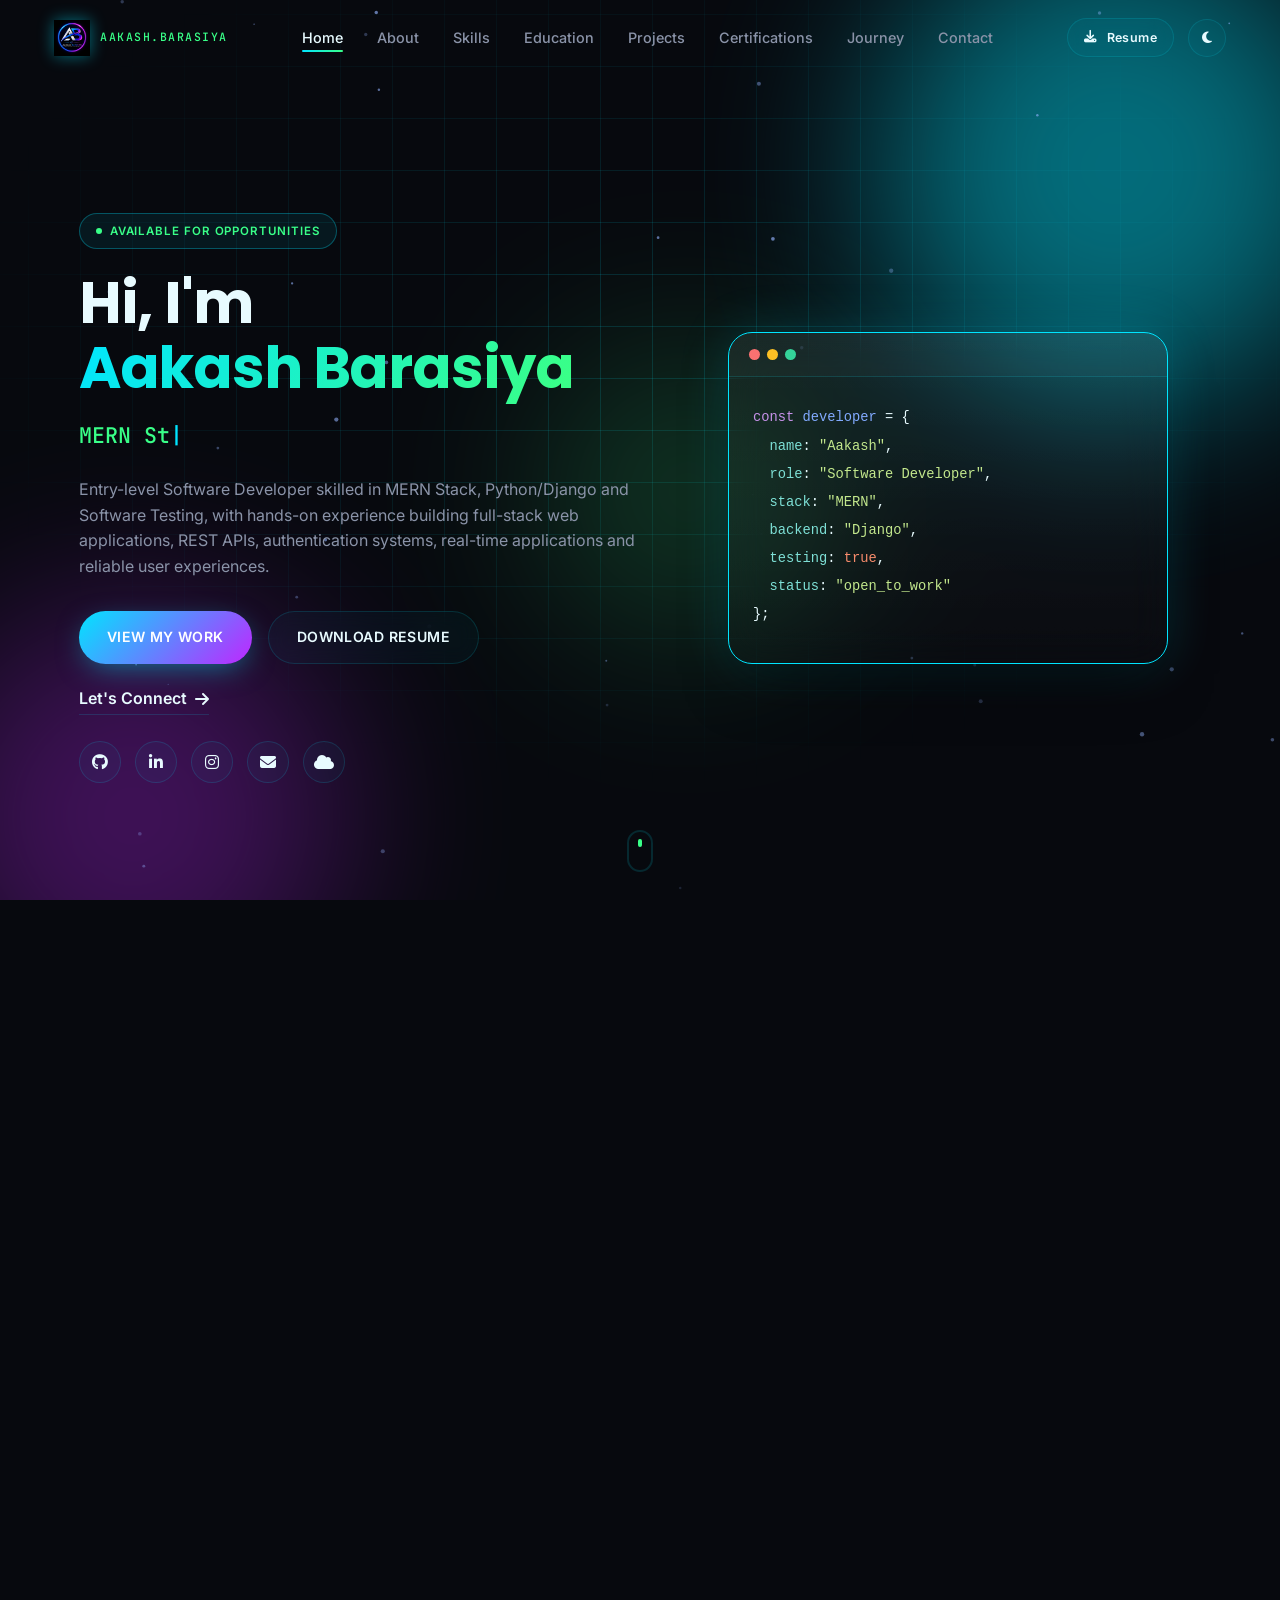
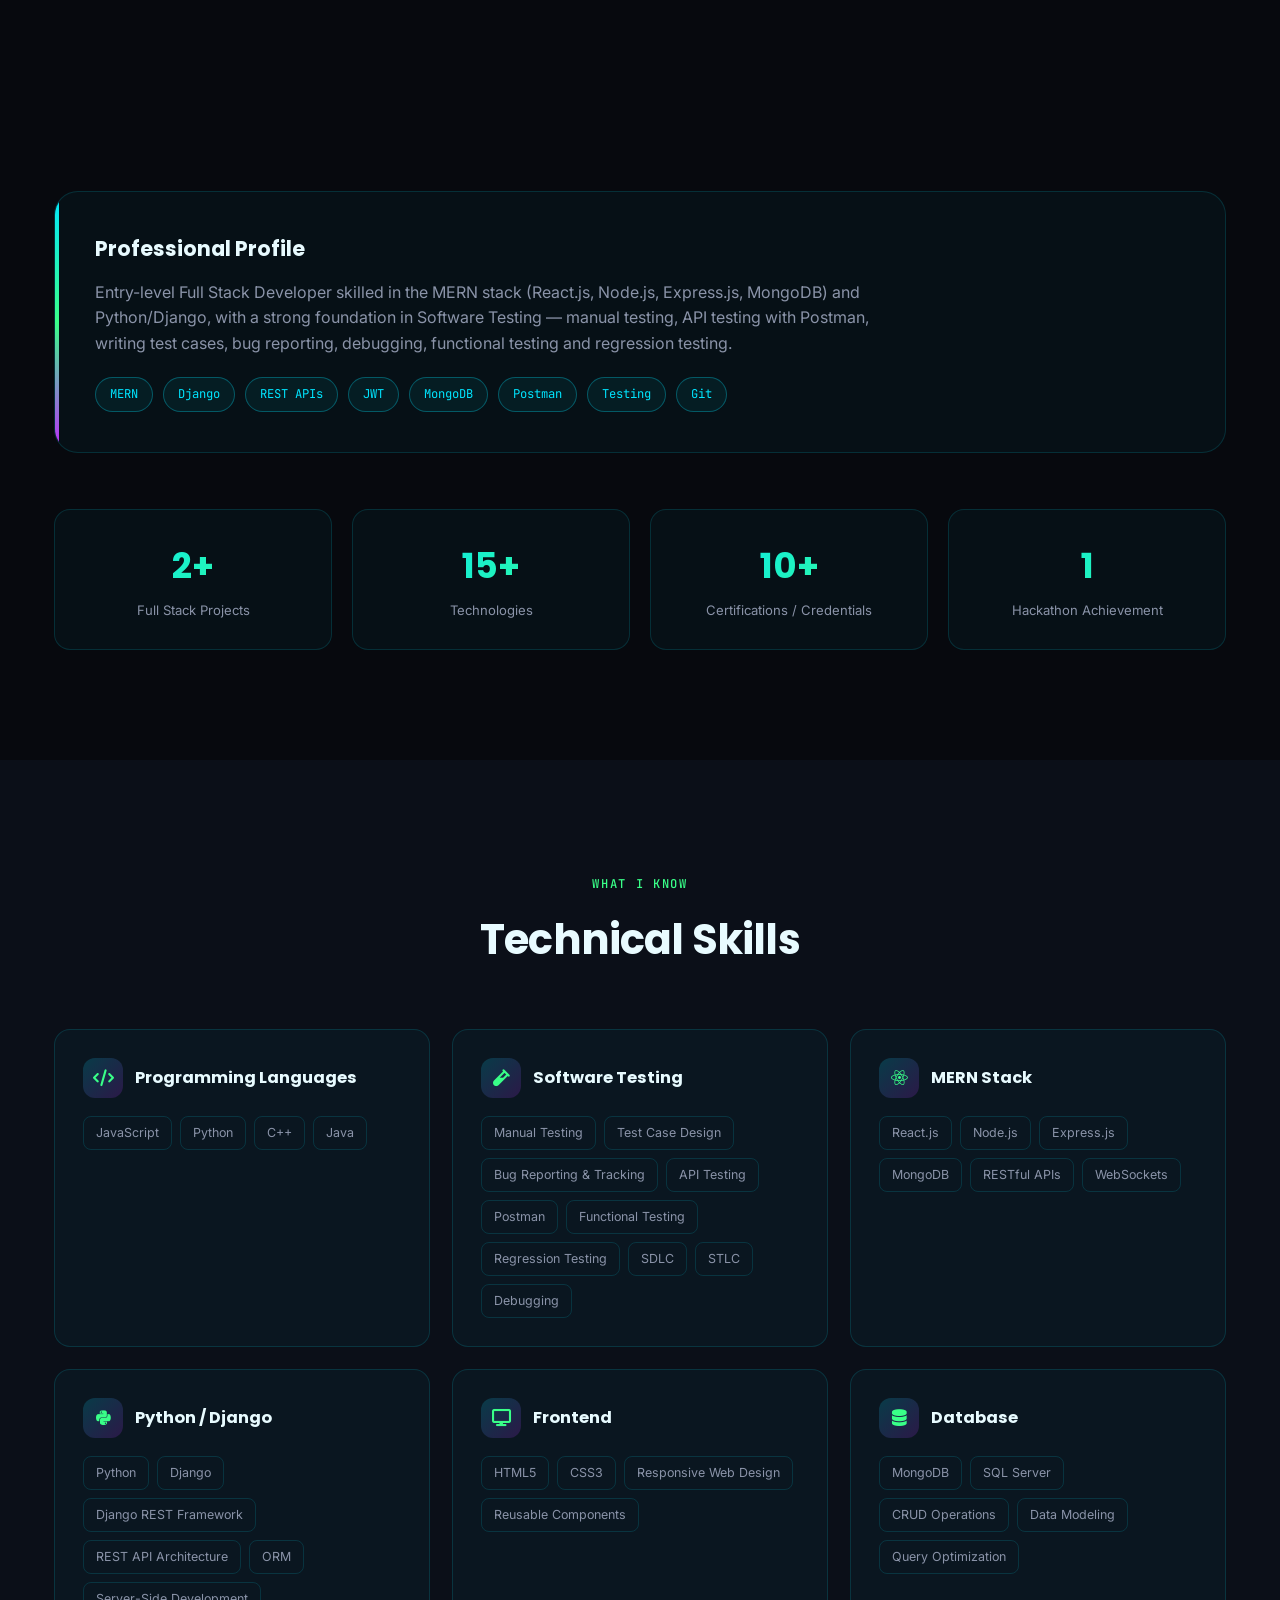
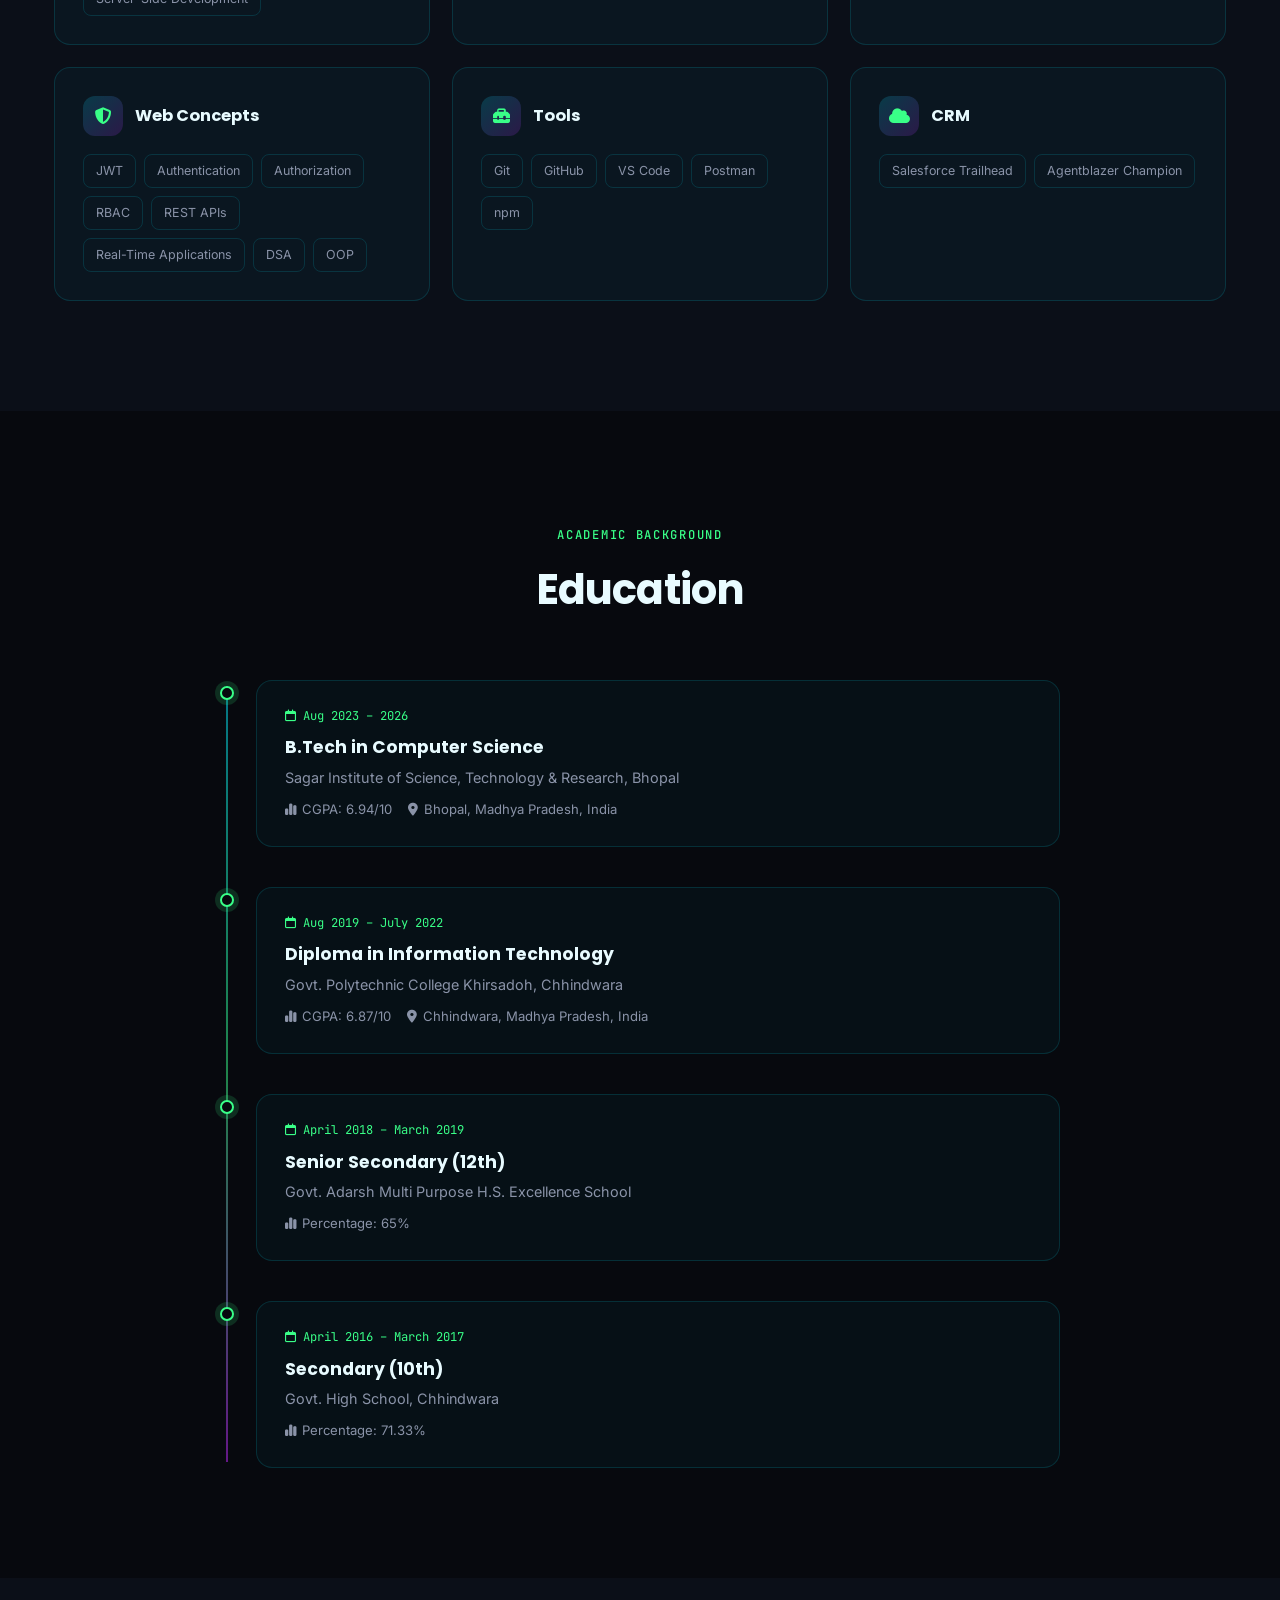
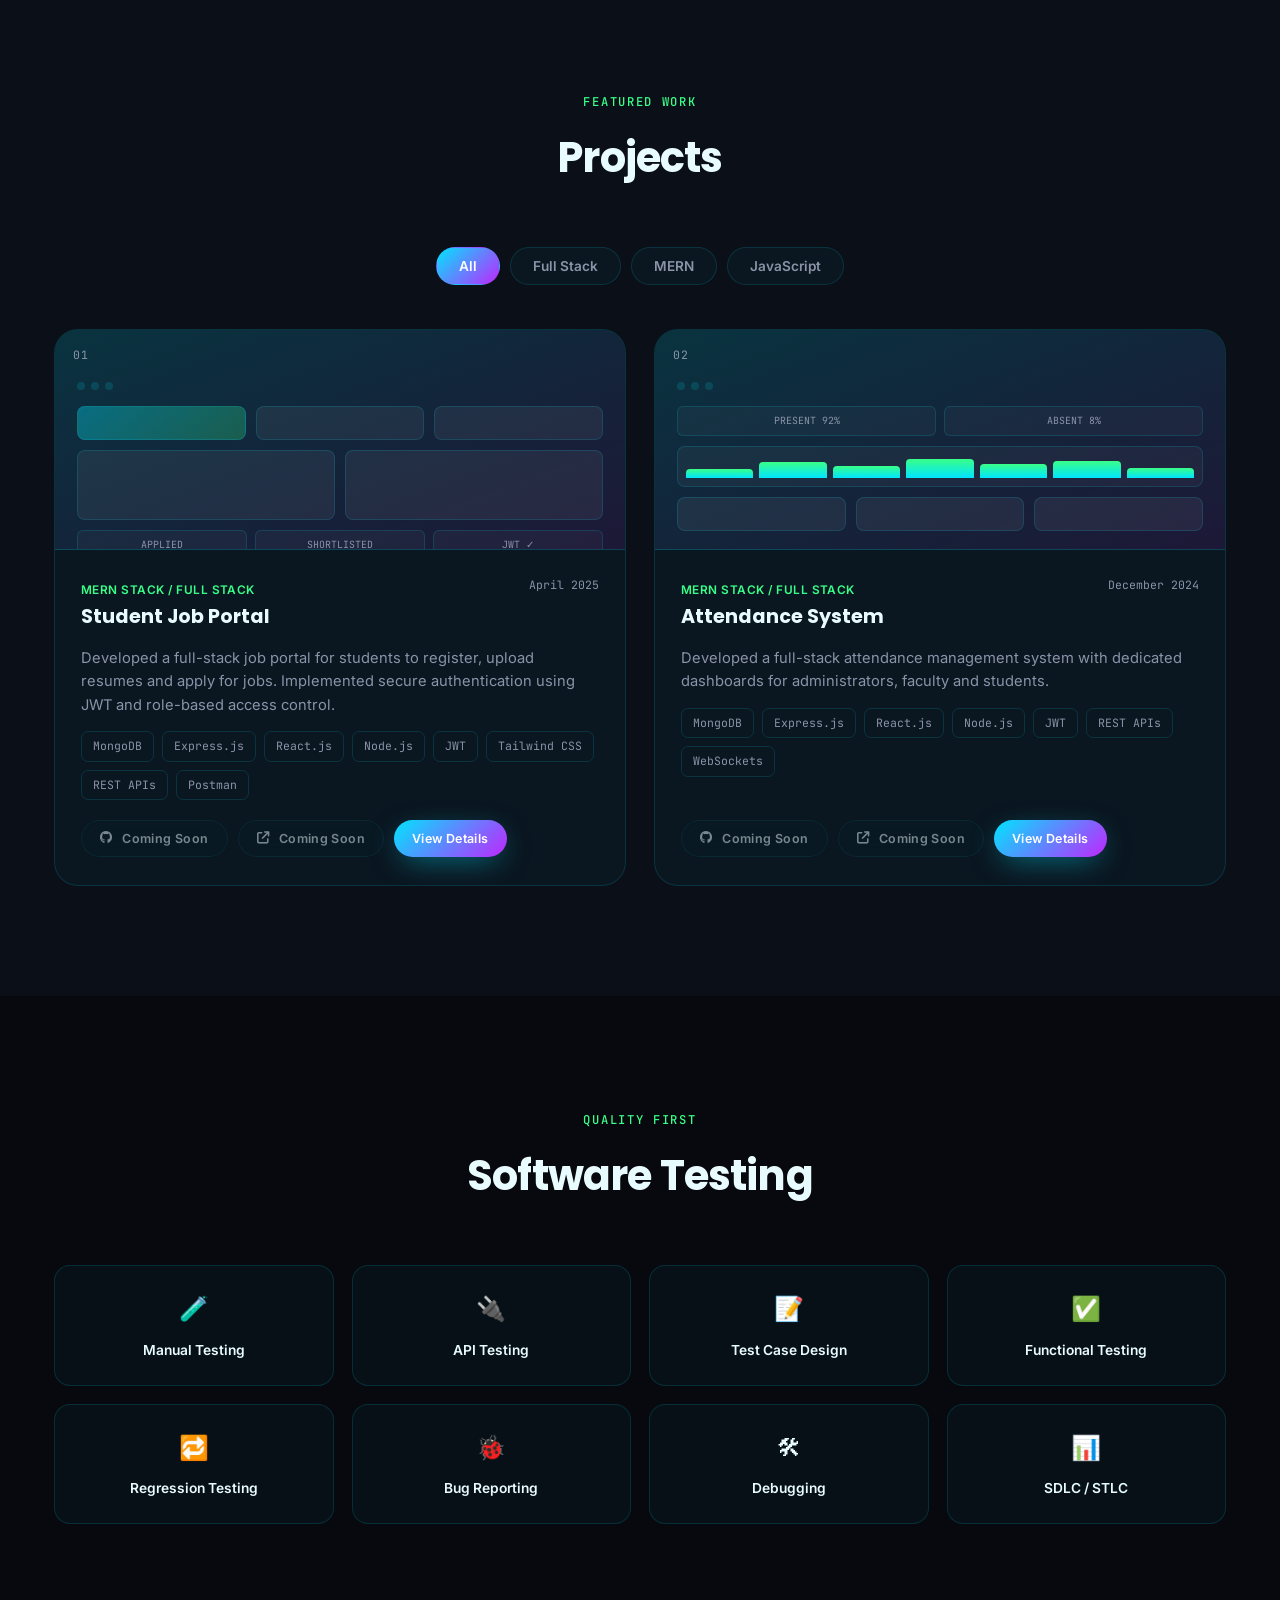
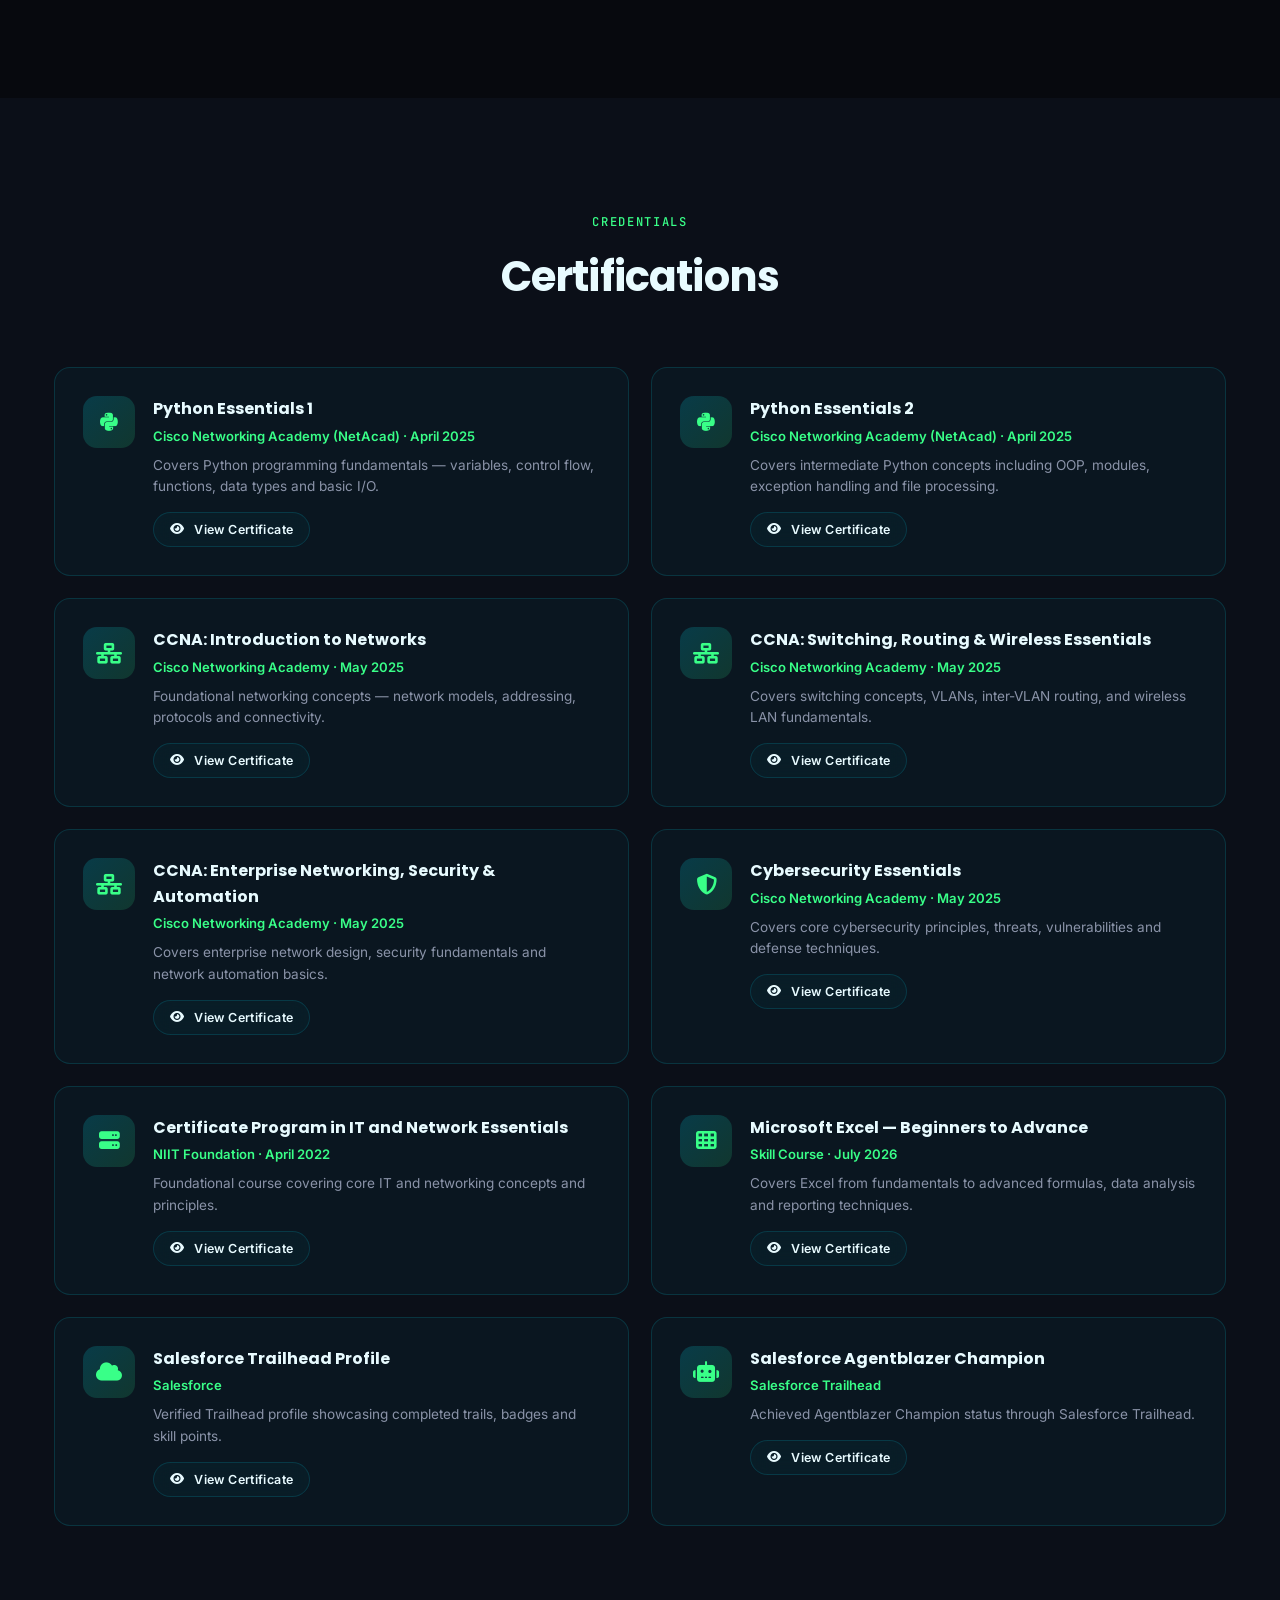
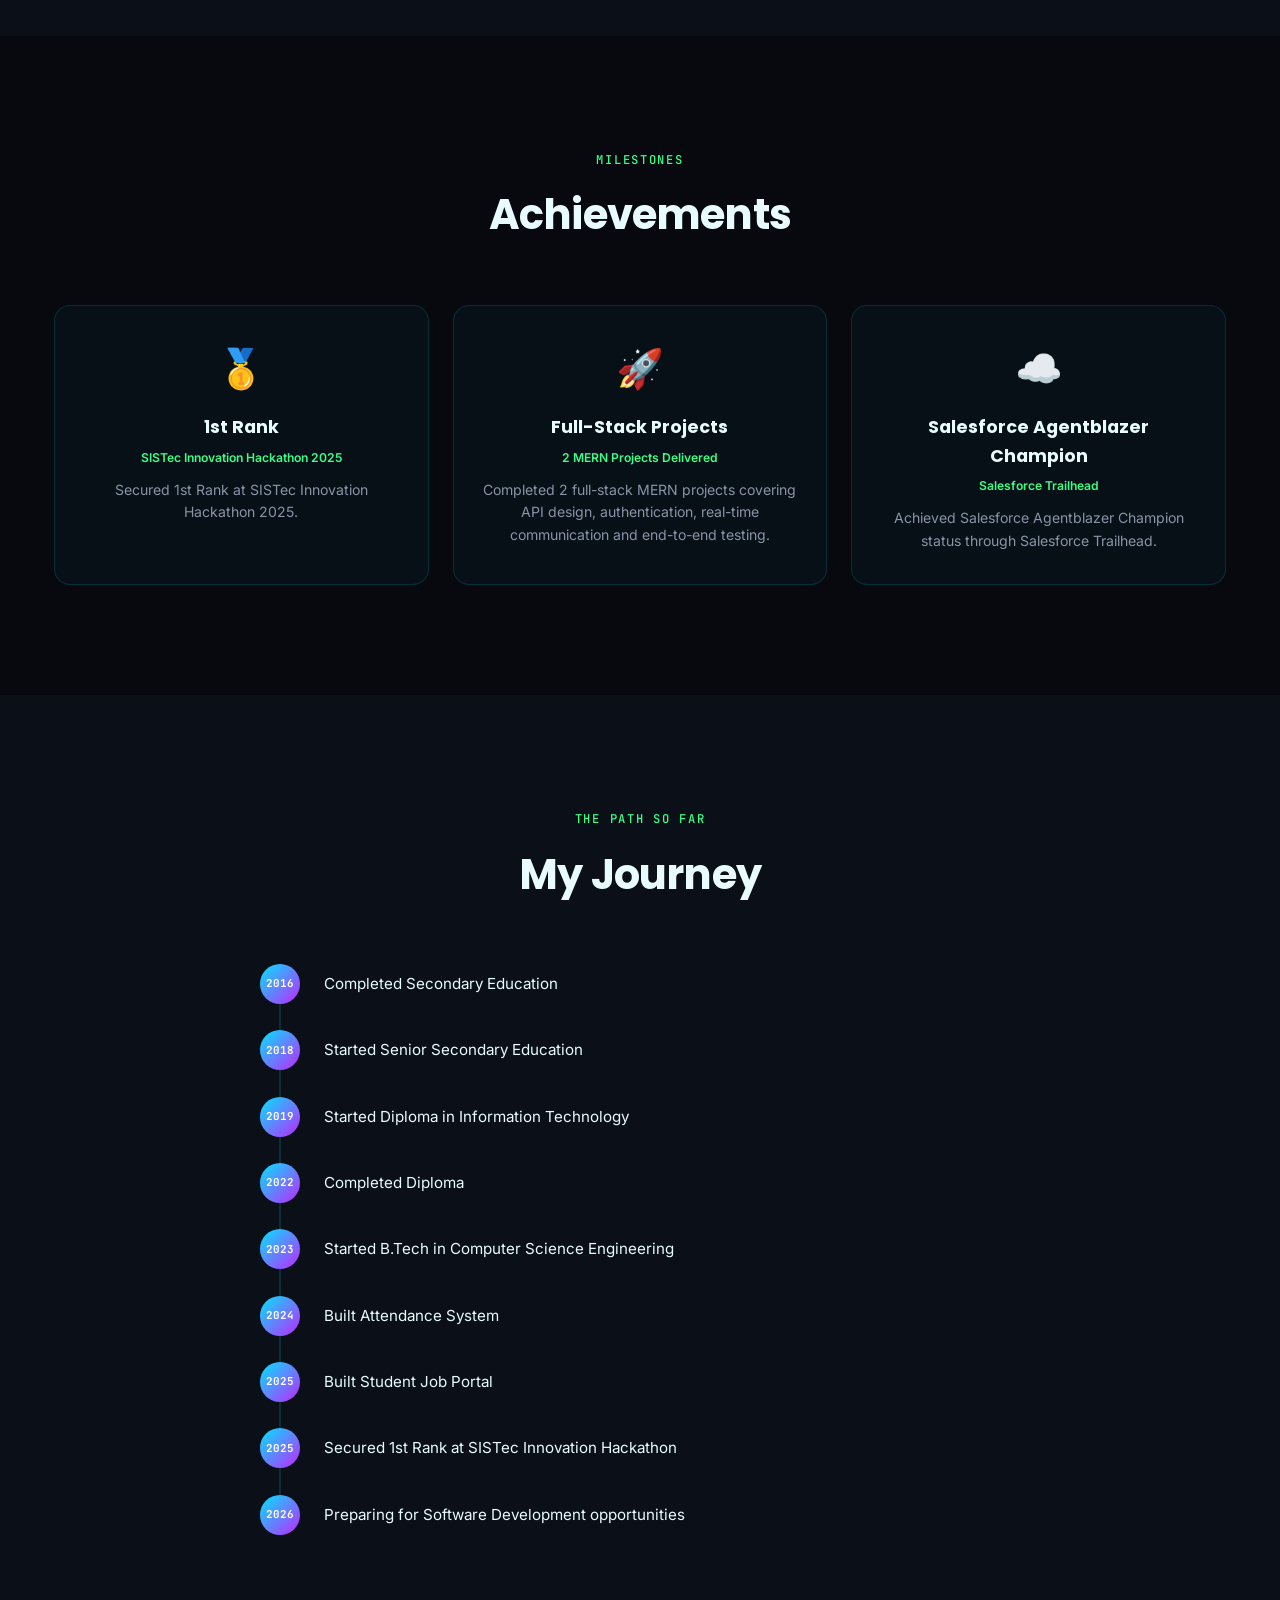
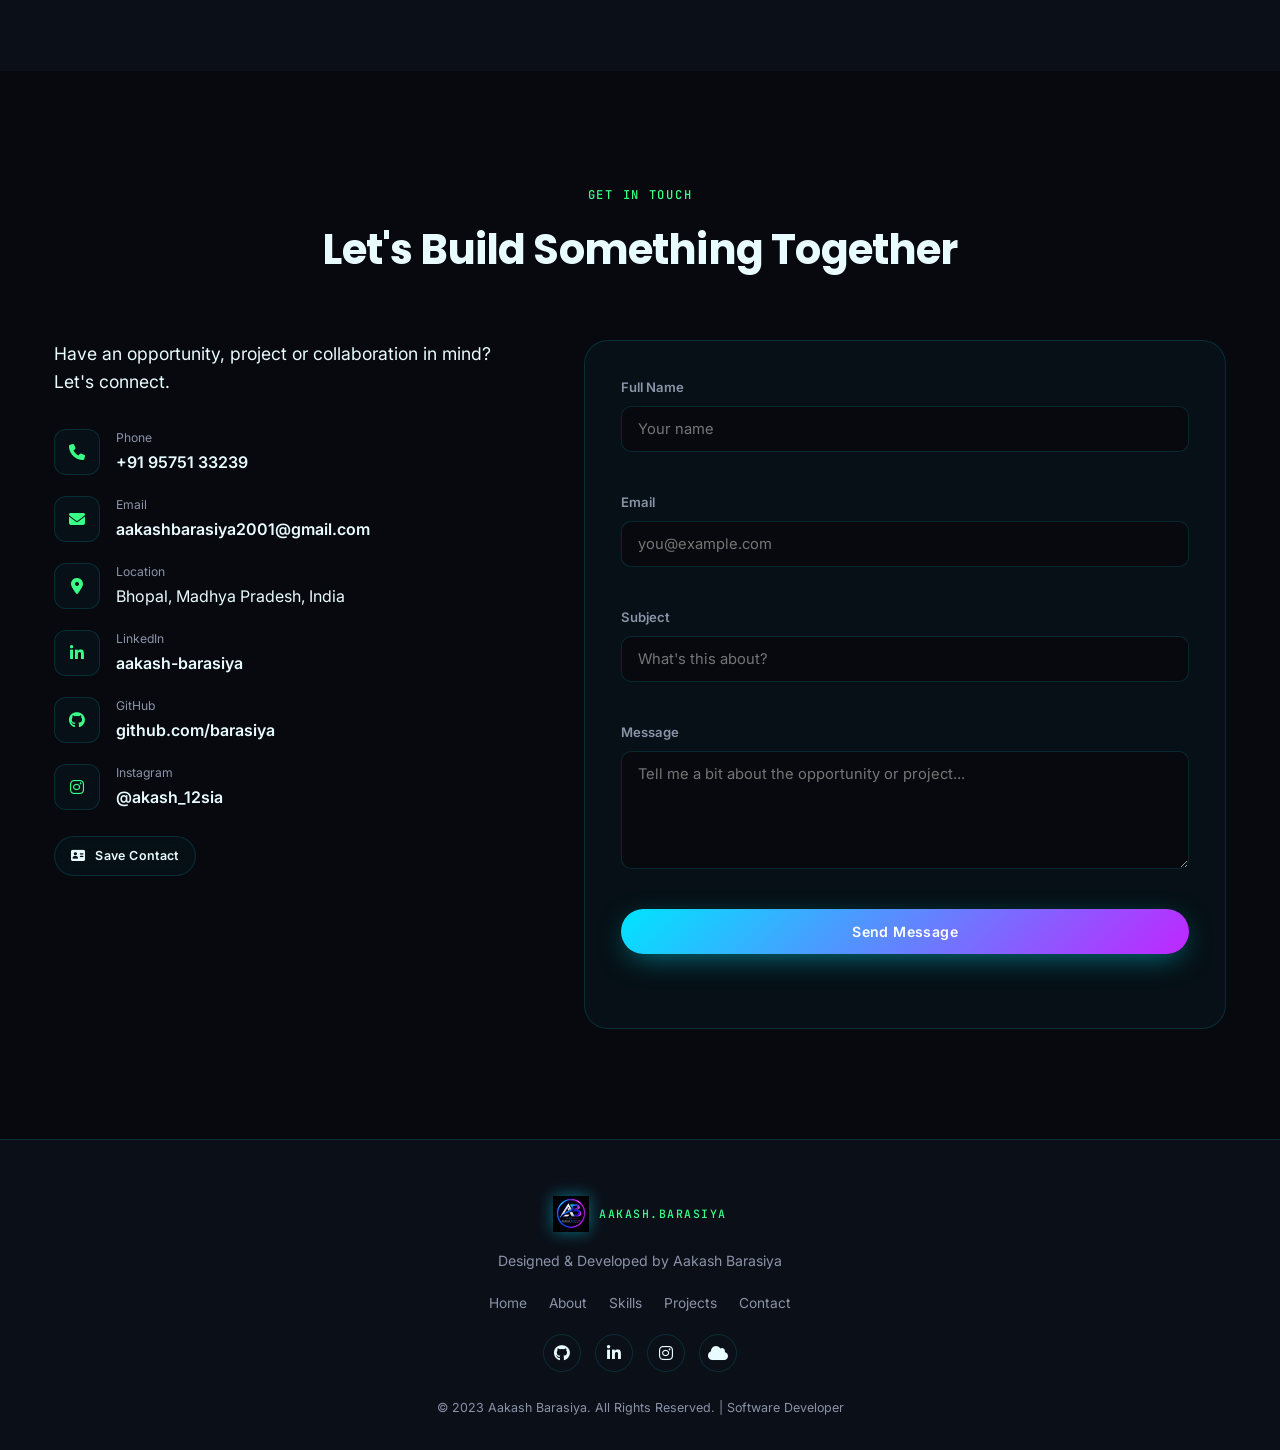
==== commit 51a78887: "Add files via upload" ====
--- a/index.html
+++ b/index.html
@@ -14,7 +14,7 @@
 <meta property="og:description" content="Building scalable, responsive and reliable web applications with modern development and testing practices.">
 <meta property="og:type" content="website">
 <meta property="og:url" content="https://aakash-barasiya.vercel.app/">
-<meta property="og:image" content="https://aakash-barasiya.vercel.app/assets/og-image.png?v=2">
+<meta property="og:image" content="https://aakash-barasiya.vercel.app/assets/og-image.png?v=3">
 <meta property="og:image:width" content="1200">
 <meta property="og:image:height" content="630">
 
@@ -22,7 +22,7 @@
 <meta name="twitter:card" content="summary_large_image">
 <meta name="twitter:title" content="Aakash Barasiya | Software Developer">
 <meta name="twitter:description" content="Building scalable, responsive and reliable web applications with modern development and testing practices.">
-<meta name="twitter:image" content="https://aakash-barasiya.vercel.app/assets/og-image.png?v=2">
+<meta name="twitter:image" content="https://aakash-barasiya.vercel.app/assets/og-image.png?v=3">
 
 <!-- Structured Data (Person schema) -->
 <script type="application/ld+json">
@@ -32,7 +32,7 @@
   "name": "Aakash Barasiya",
   "jobTitle": "Software Developer",
   "url": "https://aakash-barasiya.vercel.app/",
-  "image": "https://aakash-barasiya.vercel.app/assets/og-image.png?v=2",
+  "image": "https://aakash-barasiya.vercel.app/assets/og-image.png?v=3",
   "email": "mailto:aakashbarasiya2001@gmail.com",
   "telephone": "+91-95751-33239",
   "address": {
@@ -49,12 +49,12 @@
 }
 </script>
 
-<link rel="icon" type="image/png" sizes="32x32" href="assets/favicon-32.png?v=2">
-<link rel="icon" type="image/png" href="assets/favicon.png?v=2">
+<link rel="icon" type="image/png" sizes="32x32" href="assets/favicon-32.png?v=3">
+<link rel="icon" type="image/png" href="assets/favicon.png?v=3">
 
 <!-- PWA support -->
 <link rel="manifest" href="manifest.json">
-<link rel="apple-touch-icon" href="assets/apple-touch-icon.png?v=2">
+<link rel="apple-touch-icon" href="assets/apple-touch-icon.png?v=3">
 <meta name="apple-mobile-web-app-capable" content="yes">
 <meta name="apple-mobile-web-app-status-bar-style" content="black-translucent">
 <meta name="apple-mobile-web-app-title" content="Aakash Barasiya">
@@ -86,7 +86,7 @@
 
 <!-- ================= LOADING SCREEN ================= -->
 <div class="loader" id="loader" aria-hidden="true">
-  <div class="loader-logo"><img src="assets/logo-512.png?v=2" alt="AB logo" class="loader-logo-img"><span class="loader-logo-text">AAKASH.BARASIYA</span></div>
+  <div class="loader-logo"><img src="assets/logo-512.png?v=3" alt="AB logo" class="loader-logo-img"><span class="loader-logo-text">AAKASH.BARASIYA</span></div>
   <div class="loader-bar"><span></span></div>
 </div>
 
@@ -97,7 +97,7 @@
 <div class="scroll-progress" id="scrollProgress" aria-hidden="true"></div>
 <header class="navbar" id="navbar">
   <nav class="navbar-inner">
-    <a href="#home" class="nav-logo"><img src="assets/logo-512.png?v=2" alt="AB logo" class="nav-logo-img"><span class="nav-logo-full">AAKASH.BARASIYA</span></a>
+    <a href="#home" class="nav-logo"><img src="assets/logo-512.png?v=3" alt="AB logo" class="nav-logo-img"><span class="nav-logo-full">AAKASH.BARASIYA</span></a>
 
     <ul class="nav-links" id="navLinks">
       <li><a href="#home" class="nav-link active" data-section="home">Home</a></li>
@@ -128,7 +128,7 @@
       <i class="fa-solid fa-xmark"></i>
     </button>
     <div class="mobile-menu-brand">
-      <img src="assets/logo-512.png?v=2" alt="AB logo" class="mobile-menu-logo">
+      <img src="assets/logo-512.png?v=3" alt="AB logo" class="mobile-menu-logo">
       <span>AAKASH.BARASIYA</span>
     </div>
     <ul class="mobile-links">
@@ -500,7 +500,7 @@
 <!-- ================= FOOTER ================= -->
 <footer class="footer">
   <div class="container footer-inner">
-    <a href="#home" class="nav-logo"><img src="assets/logo-512.png?v=2" alt="AB logo" class="nav-logo-img"><span class="nav-logo-full">AAKASH.BARASIYA</span></a>
+    <a href="#home" class="nav-logo"><img src="assets/logo-512.png?v=3" alt="AB logo" class="nav-logo-img"><span class="nav-logo-full">AAKASH.BARASIYA</span></a>
     <p class="footer-text">Designed &amp; Developed by Aakash Barasiya</p>
 
     <ul class="footer-links">
@@ -525,7 +525,7 @@
 <!-- ================= INSTALL APP BANNER ================= -->
 <div class="install-banner" id="installBanner" role="dialog" aria-label="Install app">
   <div class="install-banner-icon">
-    <img src="assets/icon-192.png?v=2" alt="" width="40" height="40">
+    <img src="assets/icon-192.png?v=3" alt="" width="40" height="40">
   </div>
   <div class="install-banner-text">
     <strong>Install this portfolio</strong>
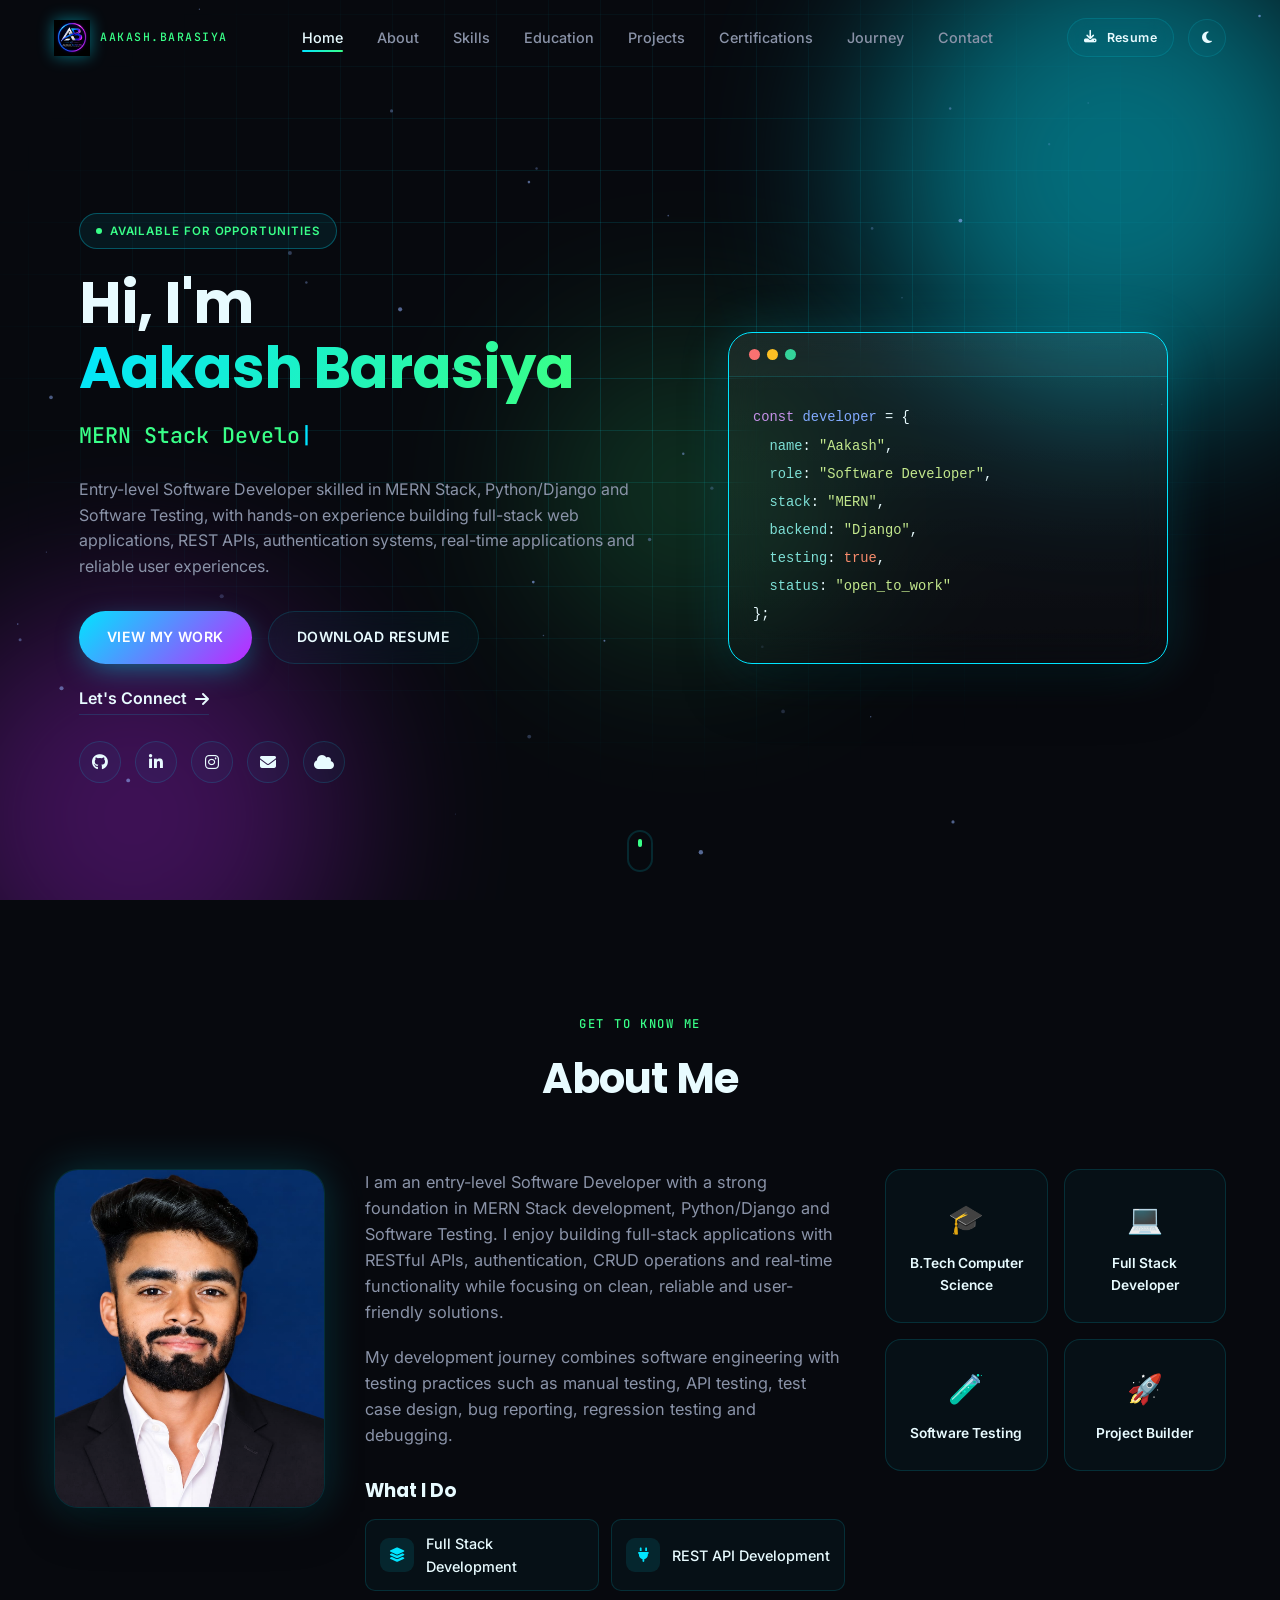
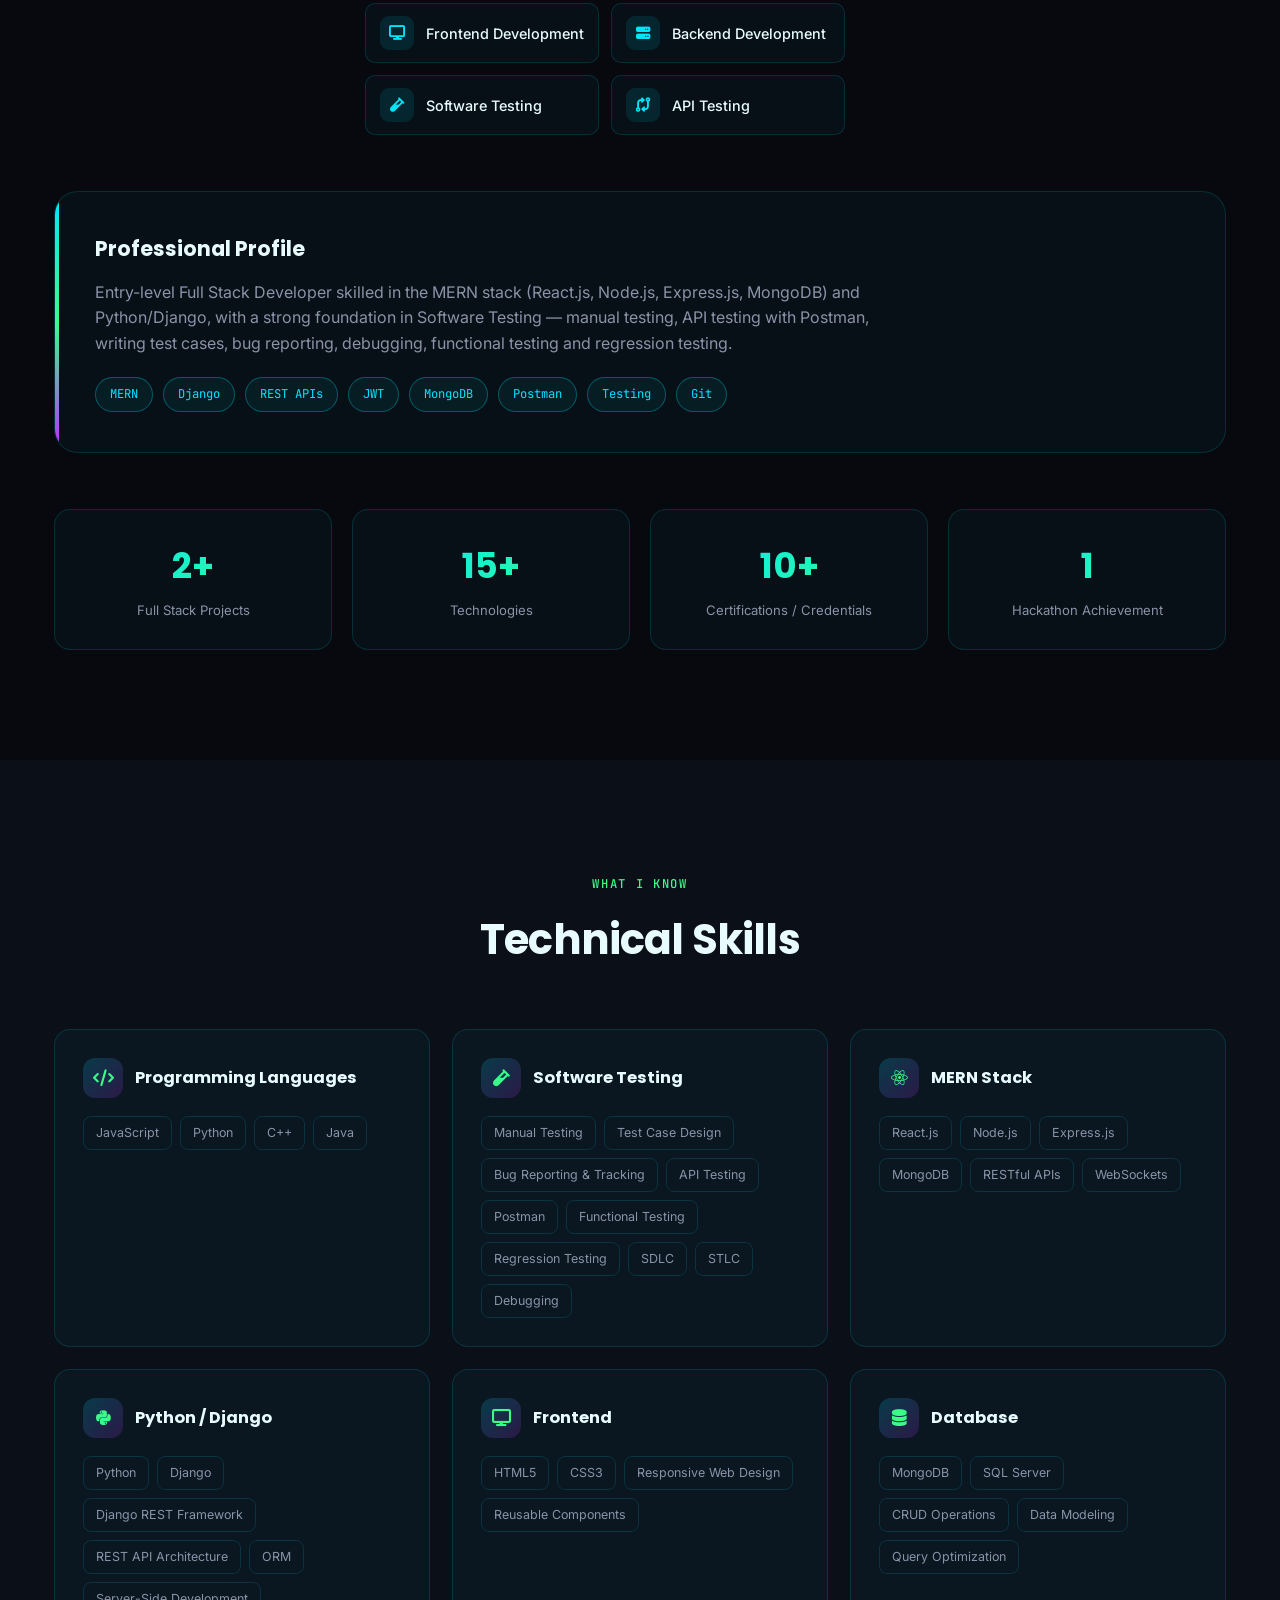
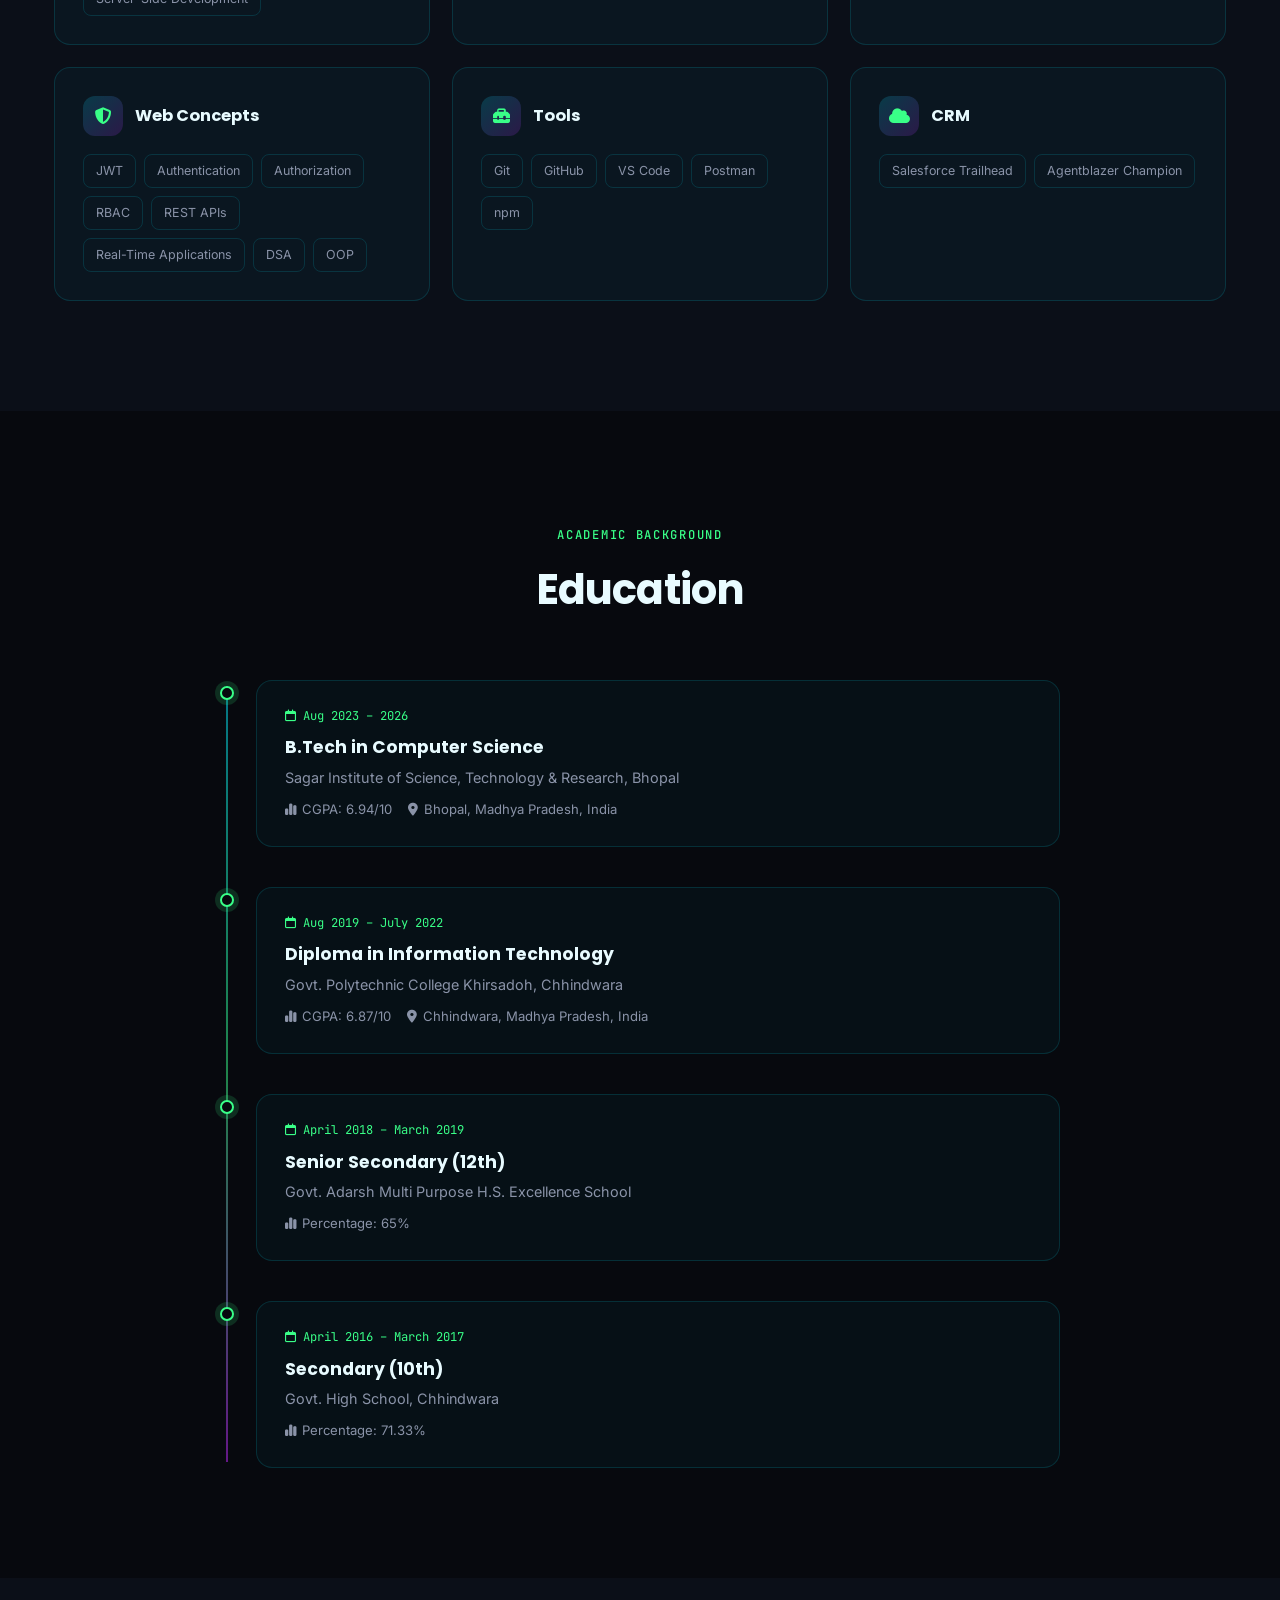
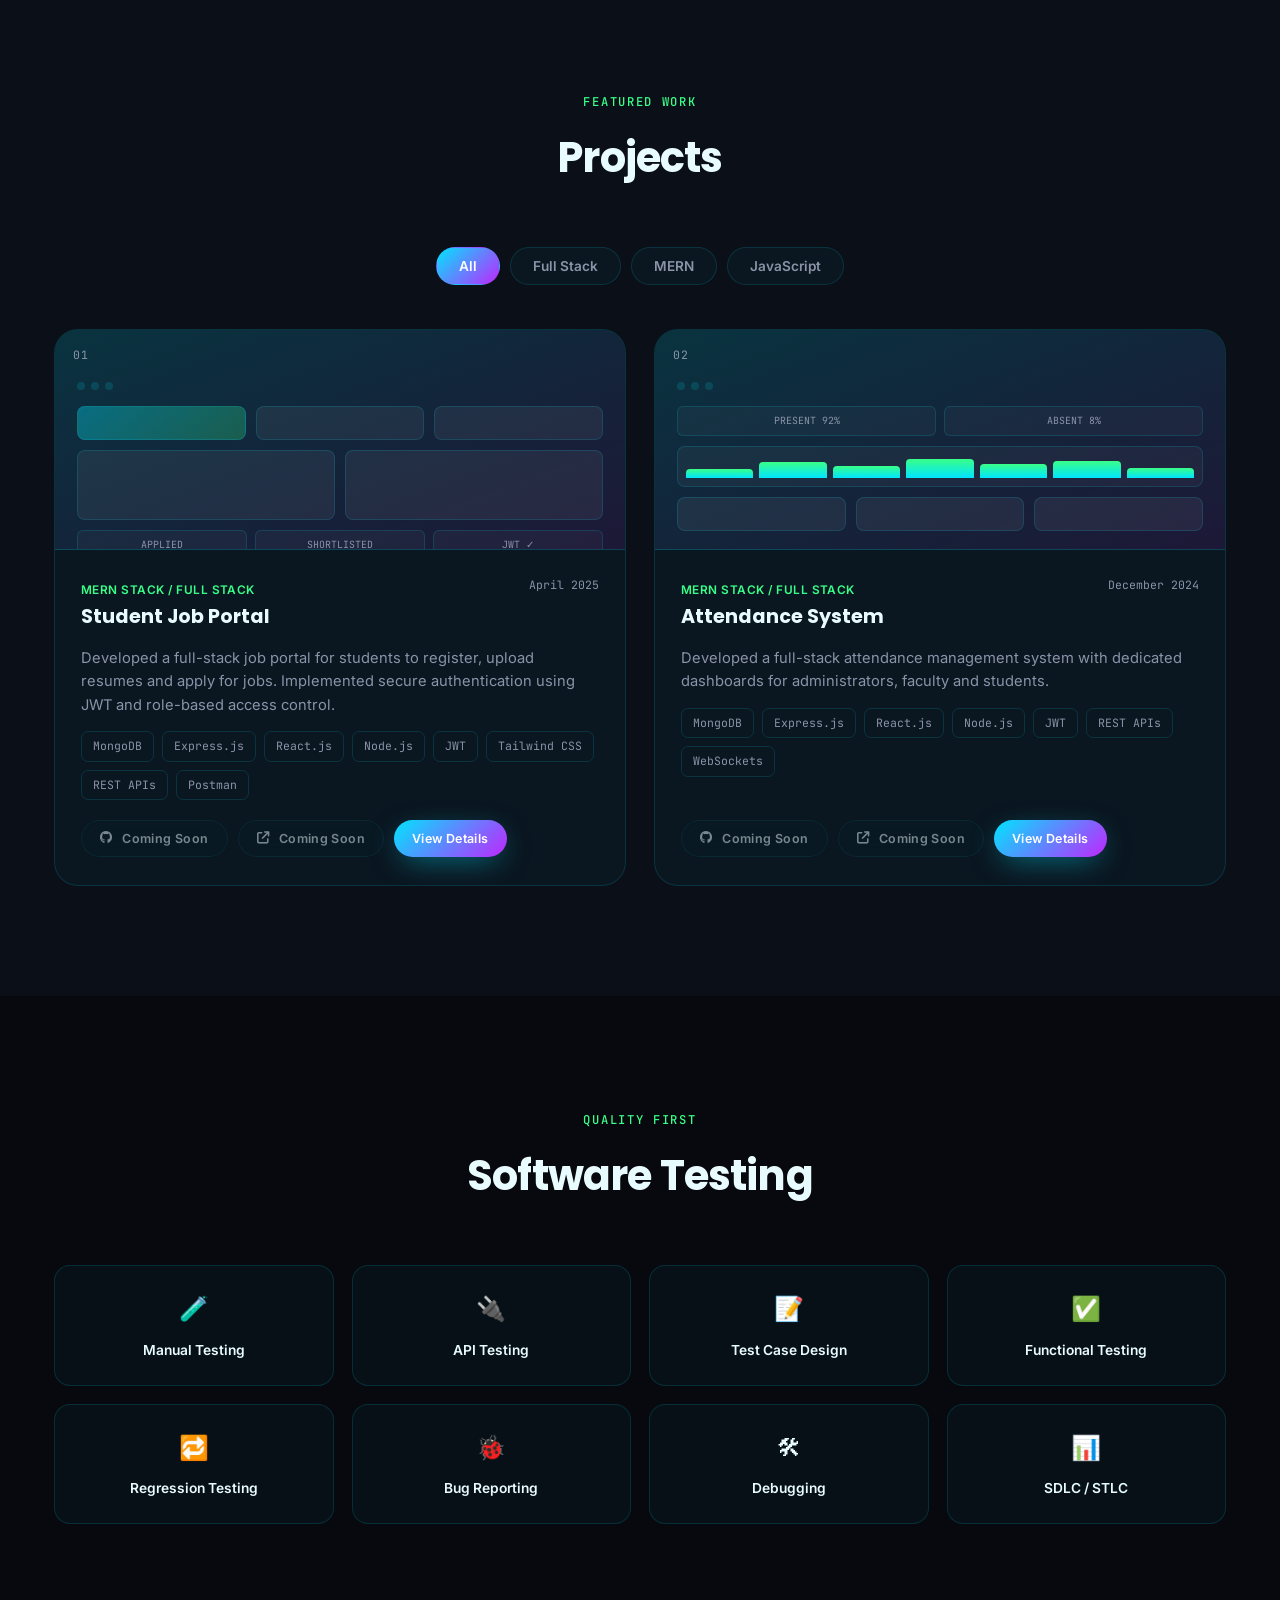
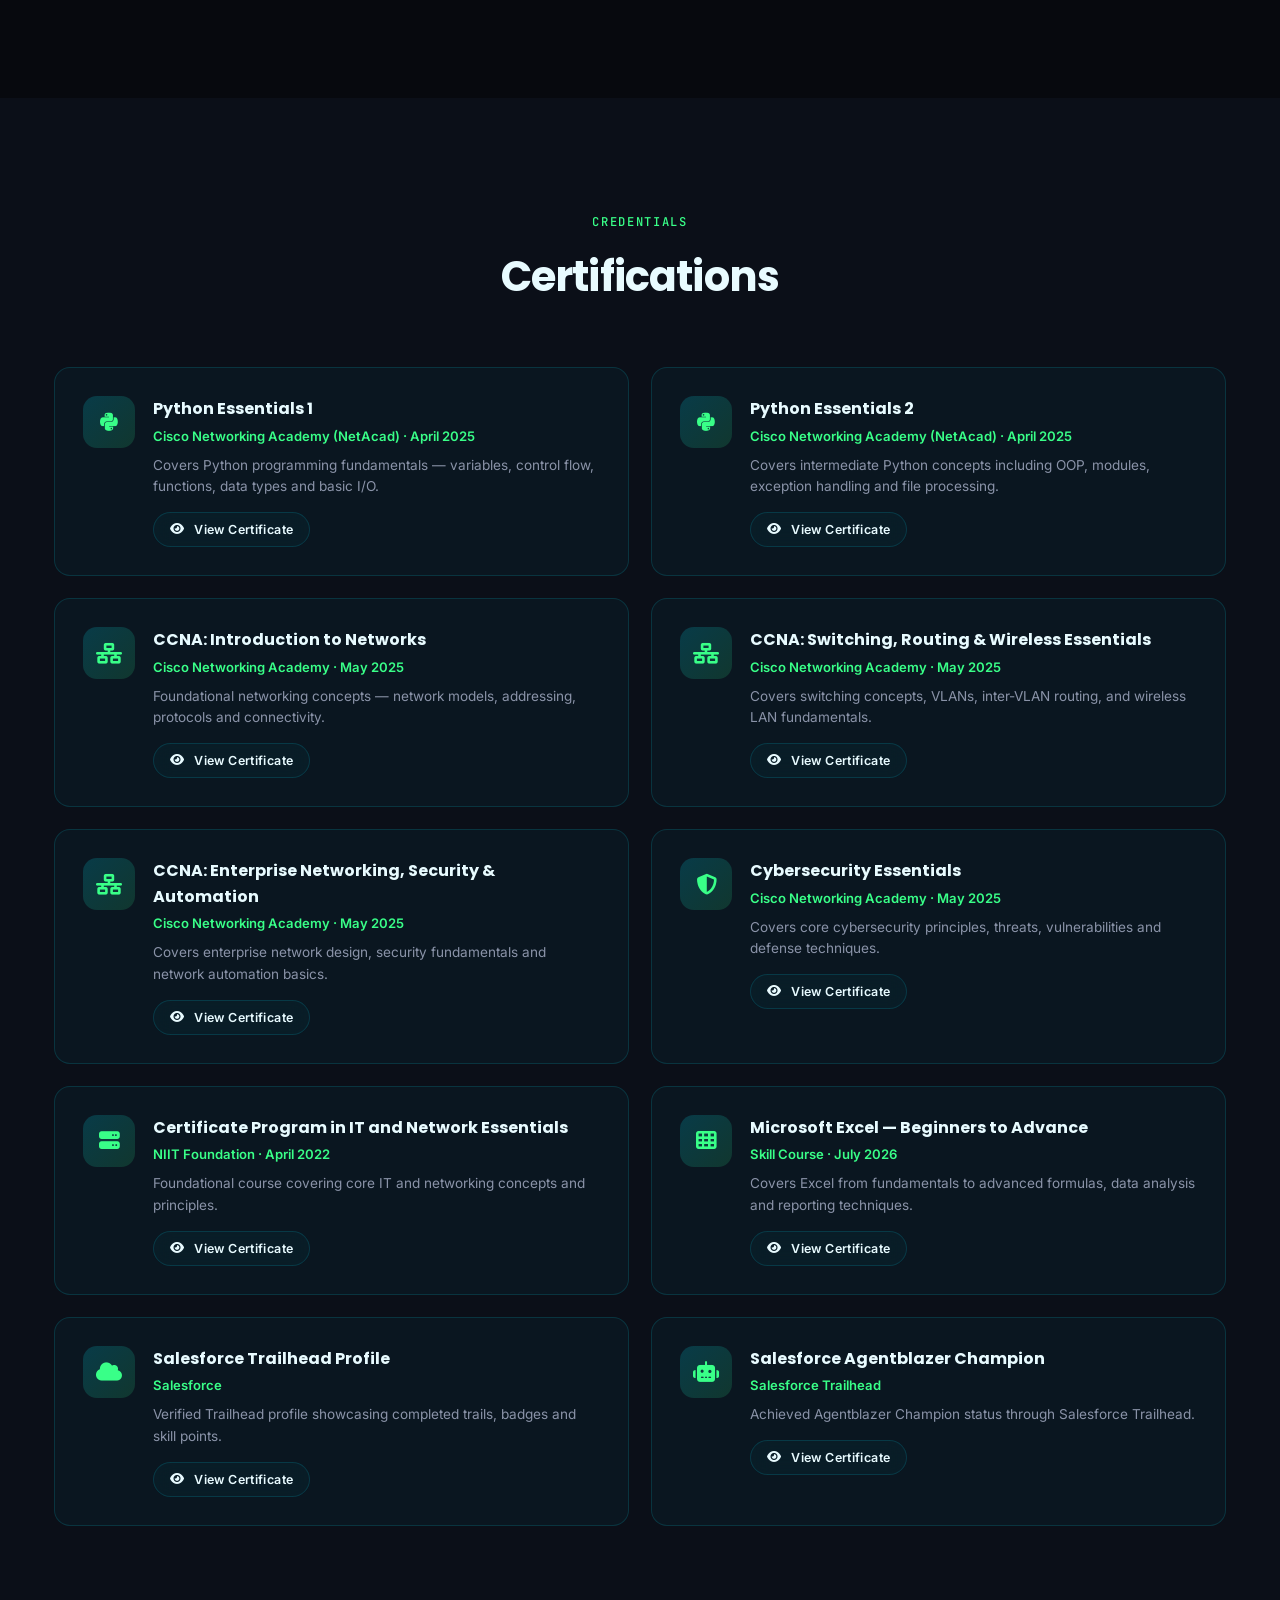
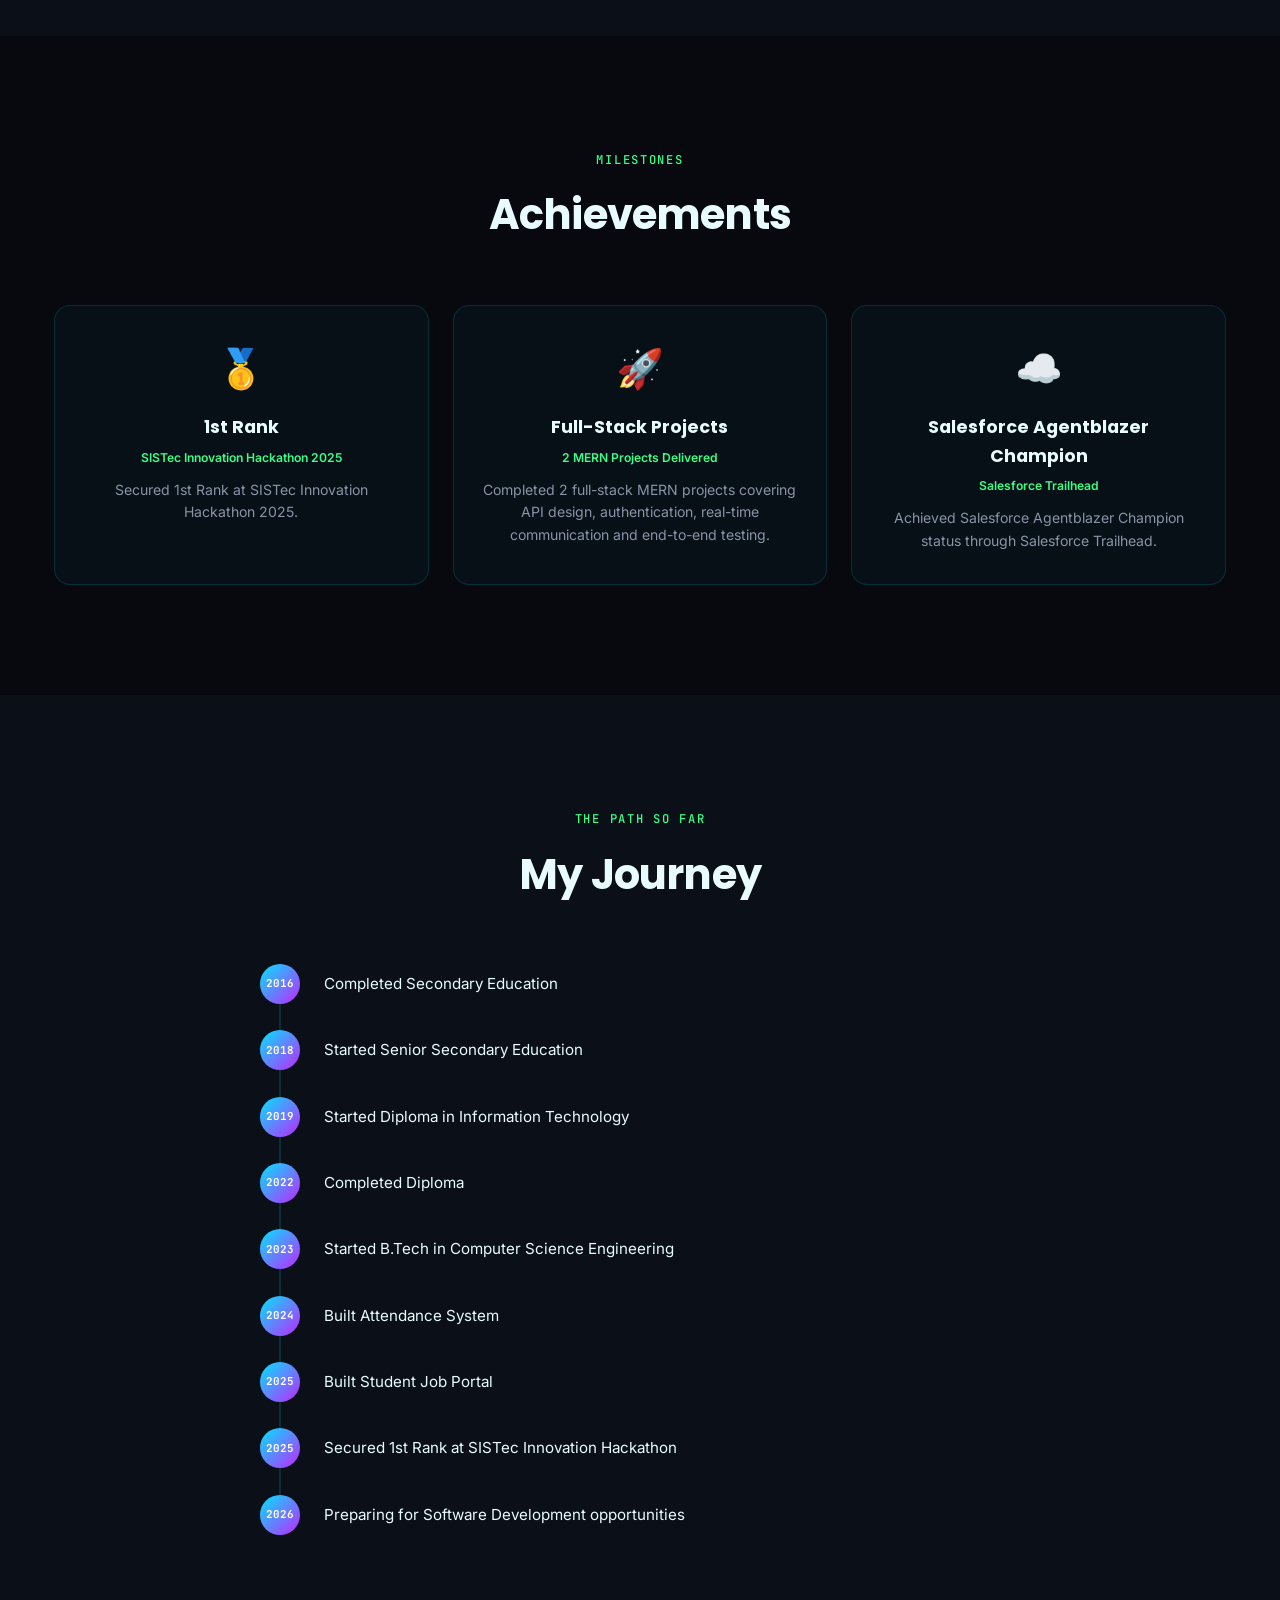
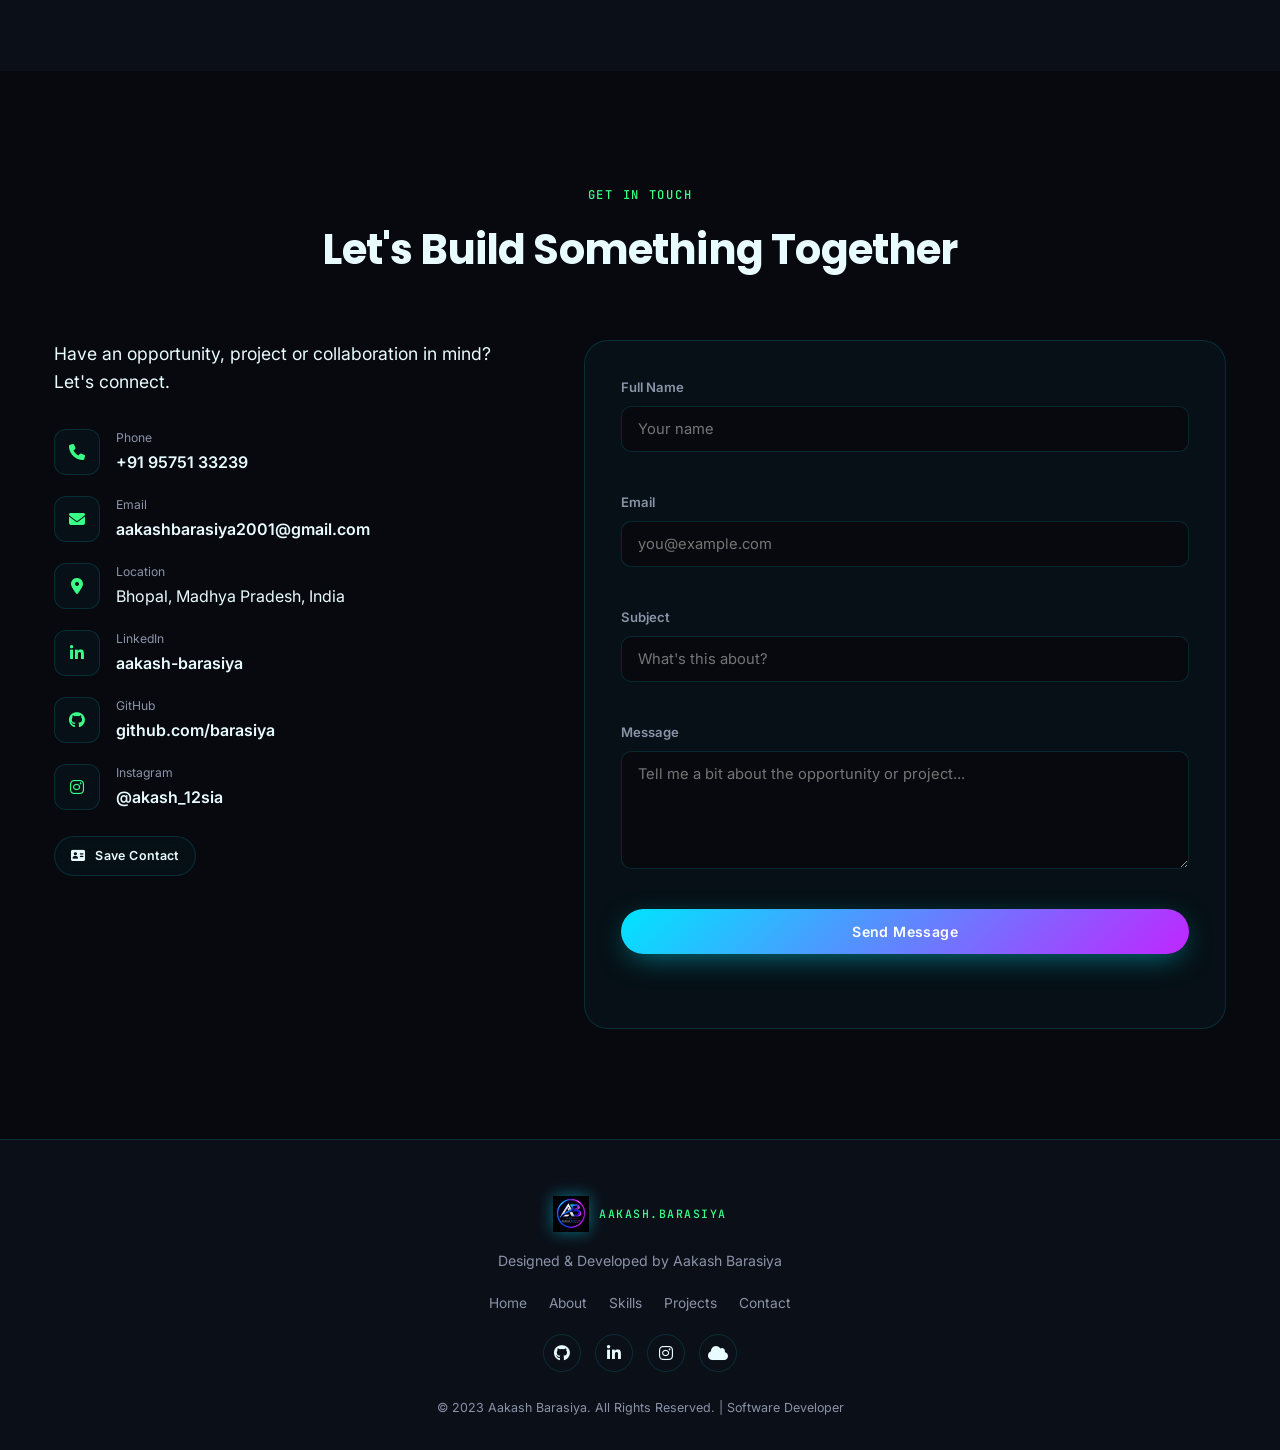
==== commit e0fcb72f: "Add files via upload" ====
--- a/index.html
+++ b/index.html
@@ -13,8 +13,8 @@
 <meta property="og:title" content="Aakash Barasiya | Software Developer">
 <meta property="og:description" content="Building scalable, responsive and reliable web applications with modern development and testing practices.">
 <meta property="og:type" content="website">
-<meta property="og:url" content="https://aakash-barasiya.vercel.app/">
-<meta property="og:image" content="https://aakash-barasiya.vercel.app/assets/og-image.png?v=3">
+<meta property="og:url" content="https://aakashbarasiya.vercel.app/">
+<meta property="og:image" content="https://aakashbarasiya.vercel.app/assets/og-image.png?v=3">
 <meta property="og:image:width" content="1200">
 <meta property="og:image:height" content="630">
 
@@ -22,7 +22,7 @@
 <meta name="twitter:card" content="summary_large_image">
 <meta name="twitter:title" content="Aakash Barasiya | Software Developer">
 <meta name="twitter:description" content="Building scalable, responsive and reliable web applications with modern development and testing practices.">
-<meta name="twitter:image" content="https://aakash-barasiya.vercel.app/assets/og-image.png?v=3">
+<meta name="twitter:image" content="https://aakashbarasiya.vercel.app/assets/og-image.png?v=3">
 
 <!-- Structured Data (Person schema) -->
 <script type="application/ld+json">
@@ -31,8 +31,8 @@
   "@type": "Person",
   "name": "Aakash Barasiya",
   "jobTitle": "Software Developer",
-  "url": "https://aakash-barasiya.vercel.app/",
-  "image": "https://aakash-barasiya.vercel.app/assets/og-image.png?v=3",
+  "url": "https://aakashbarasiya.vercel.app/",
+  "image": "https://aakashbarasiya.vercel.app/assets/og-image.png?v=3",
   "email": "mailto:aakashbarasiya2001@gmail.com",
   "telephone": "+91-95751-33239",
   "address": {
